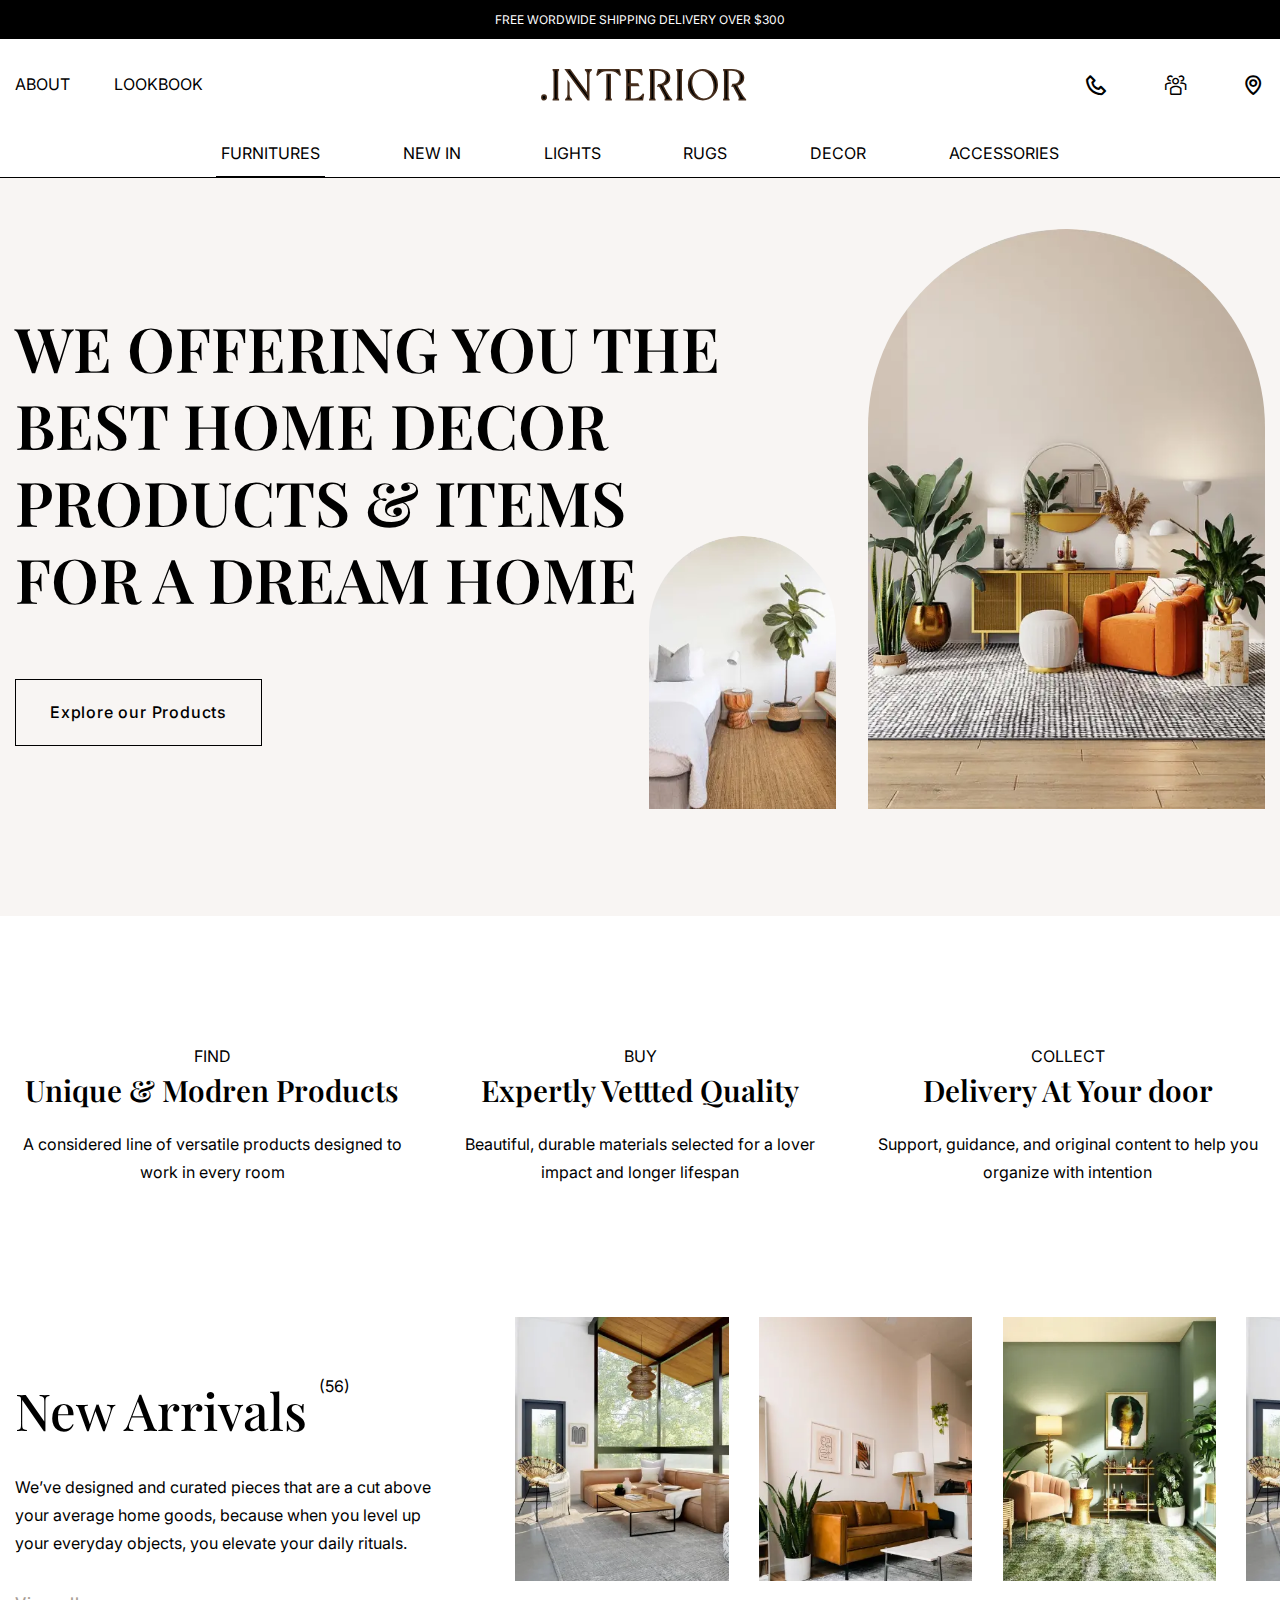
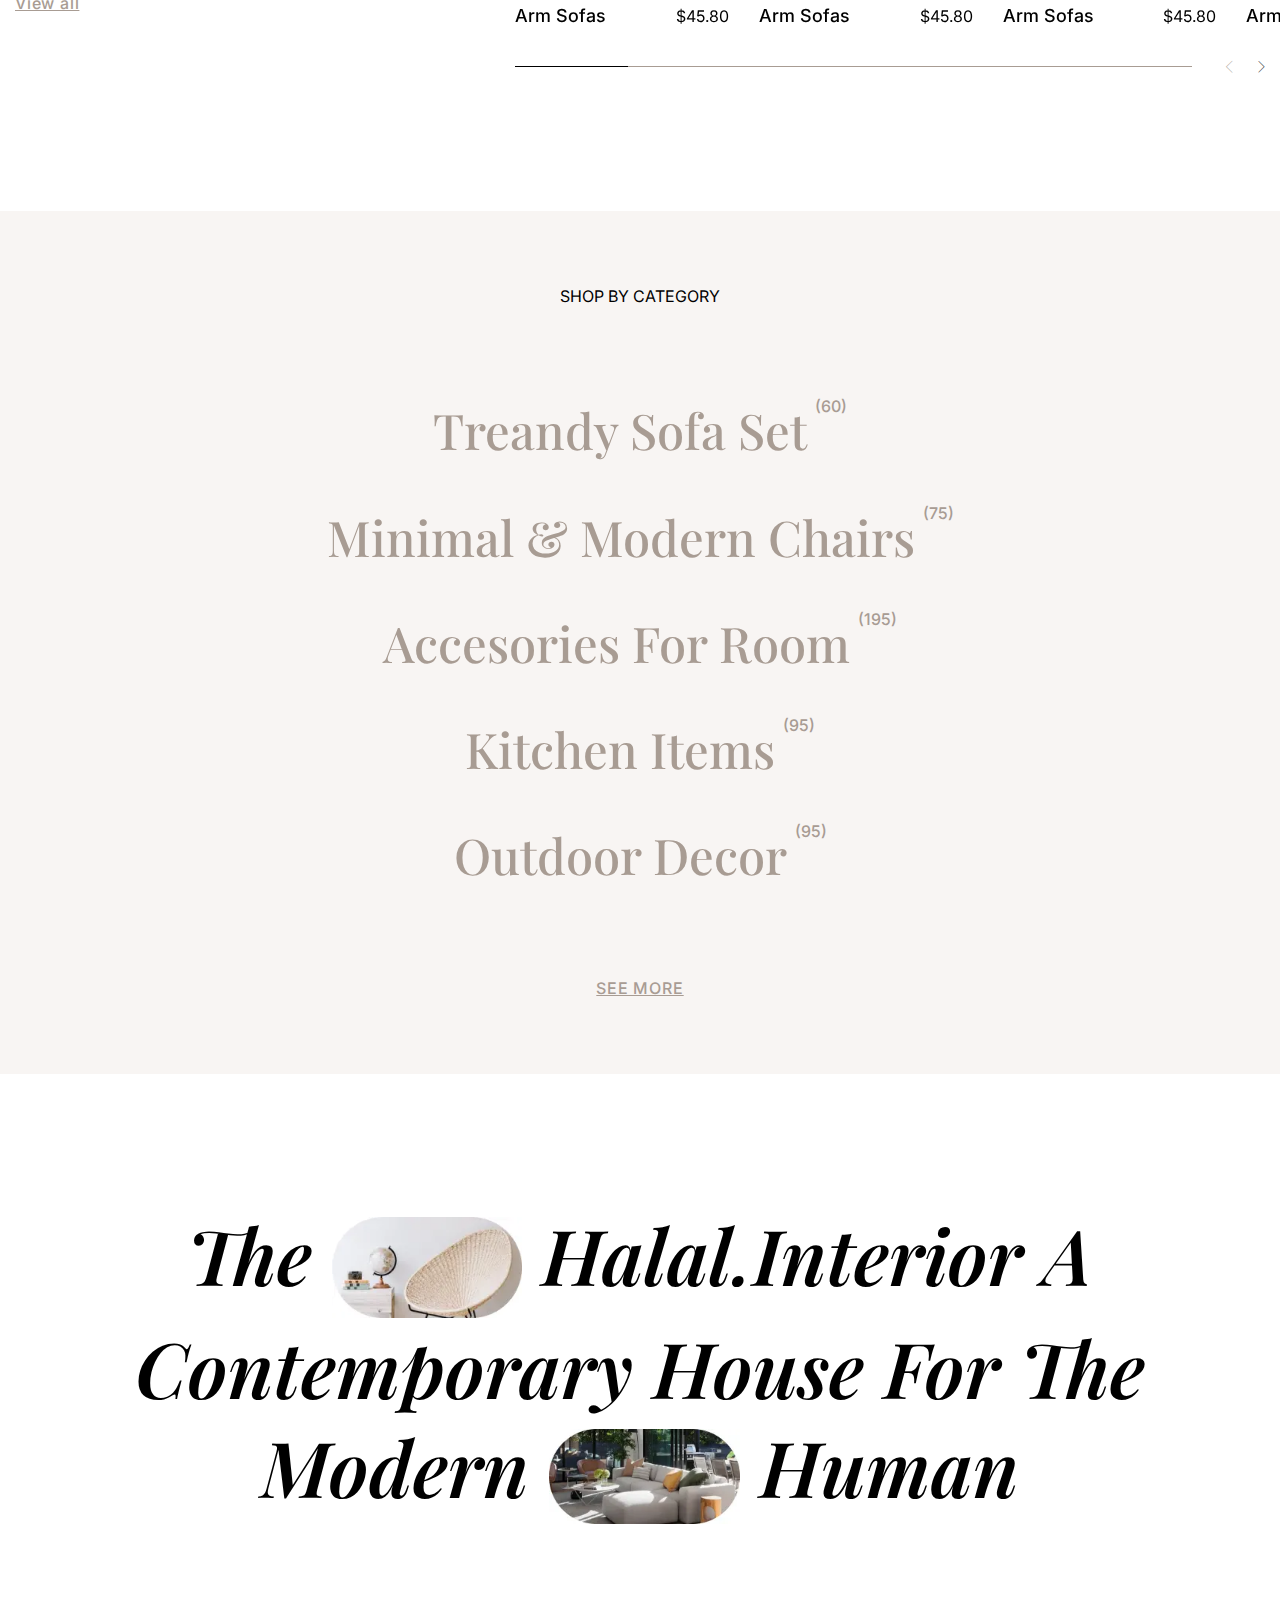
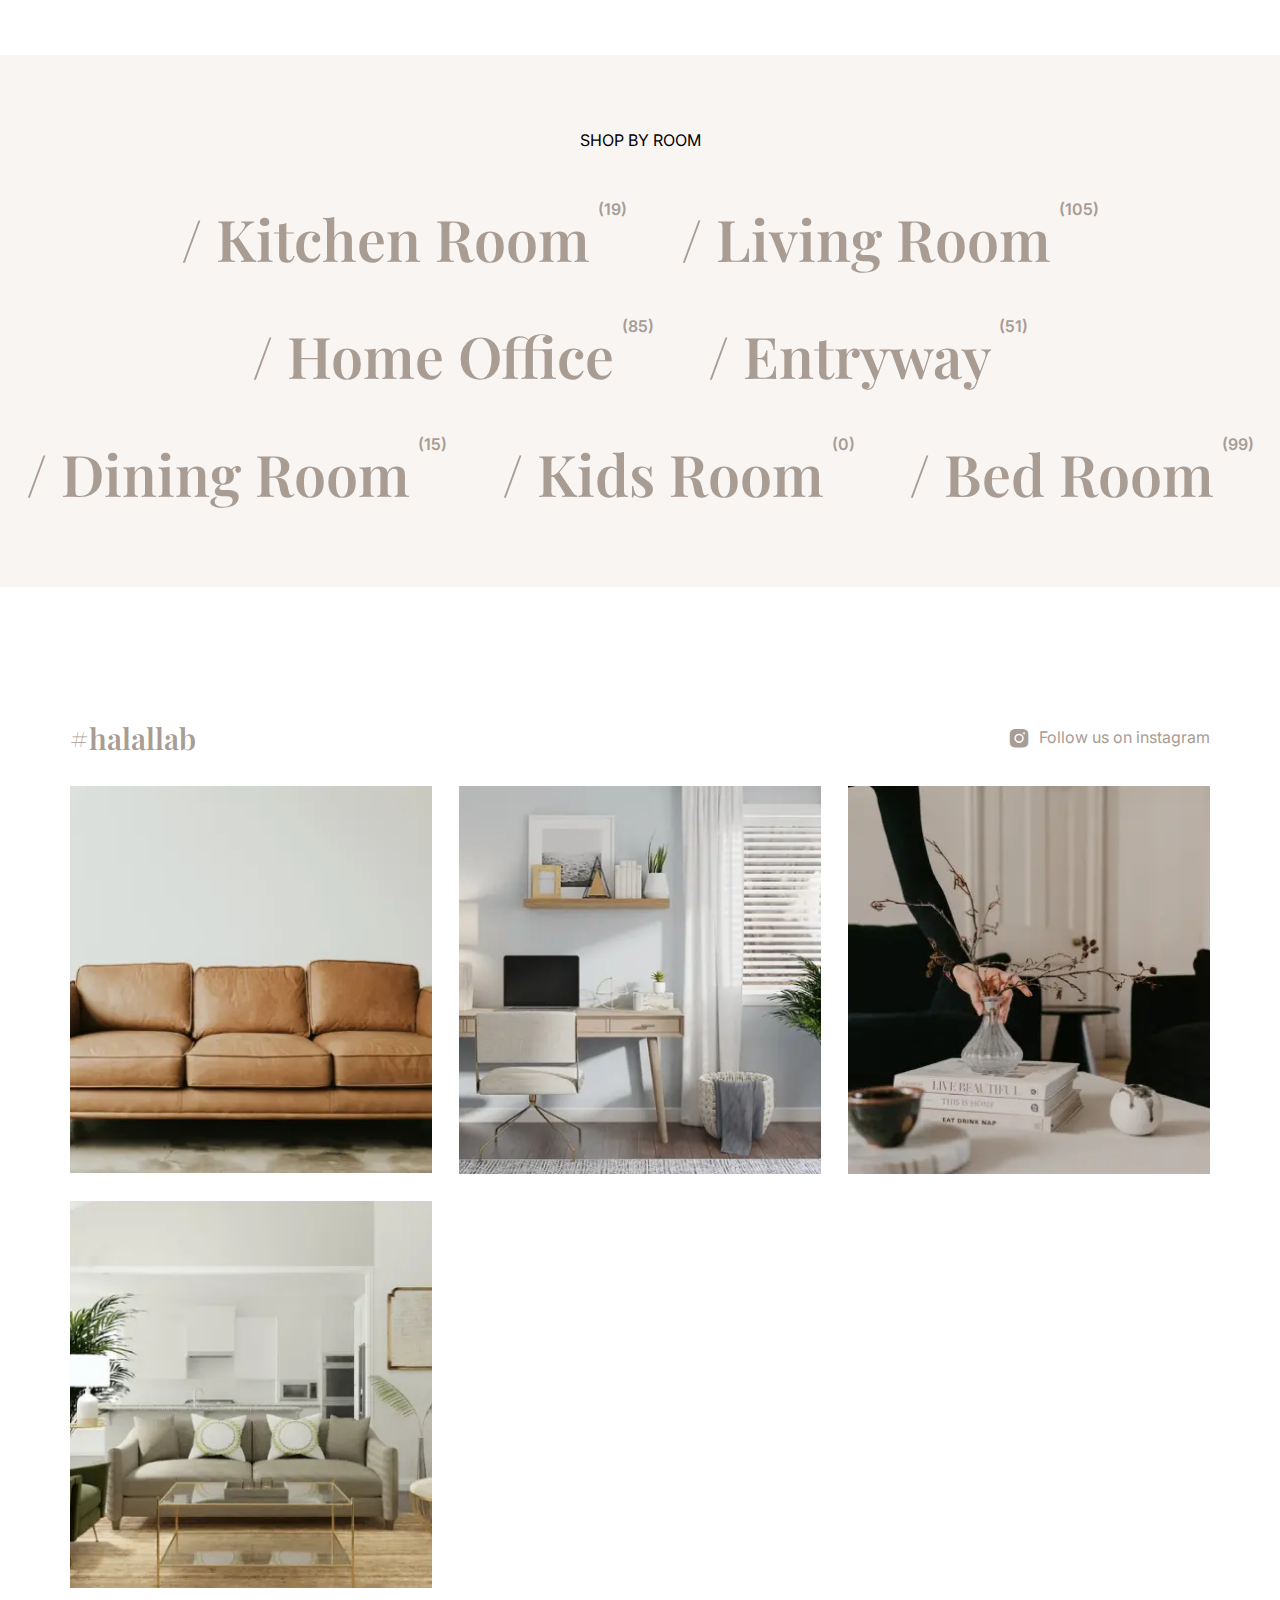
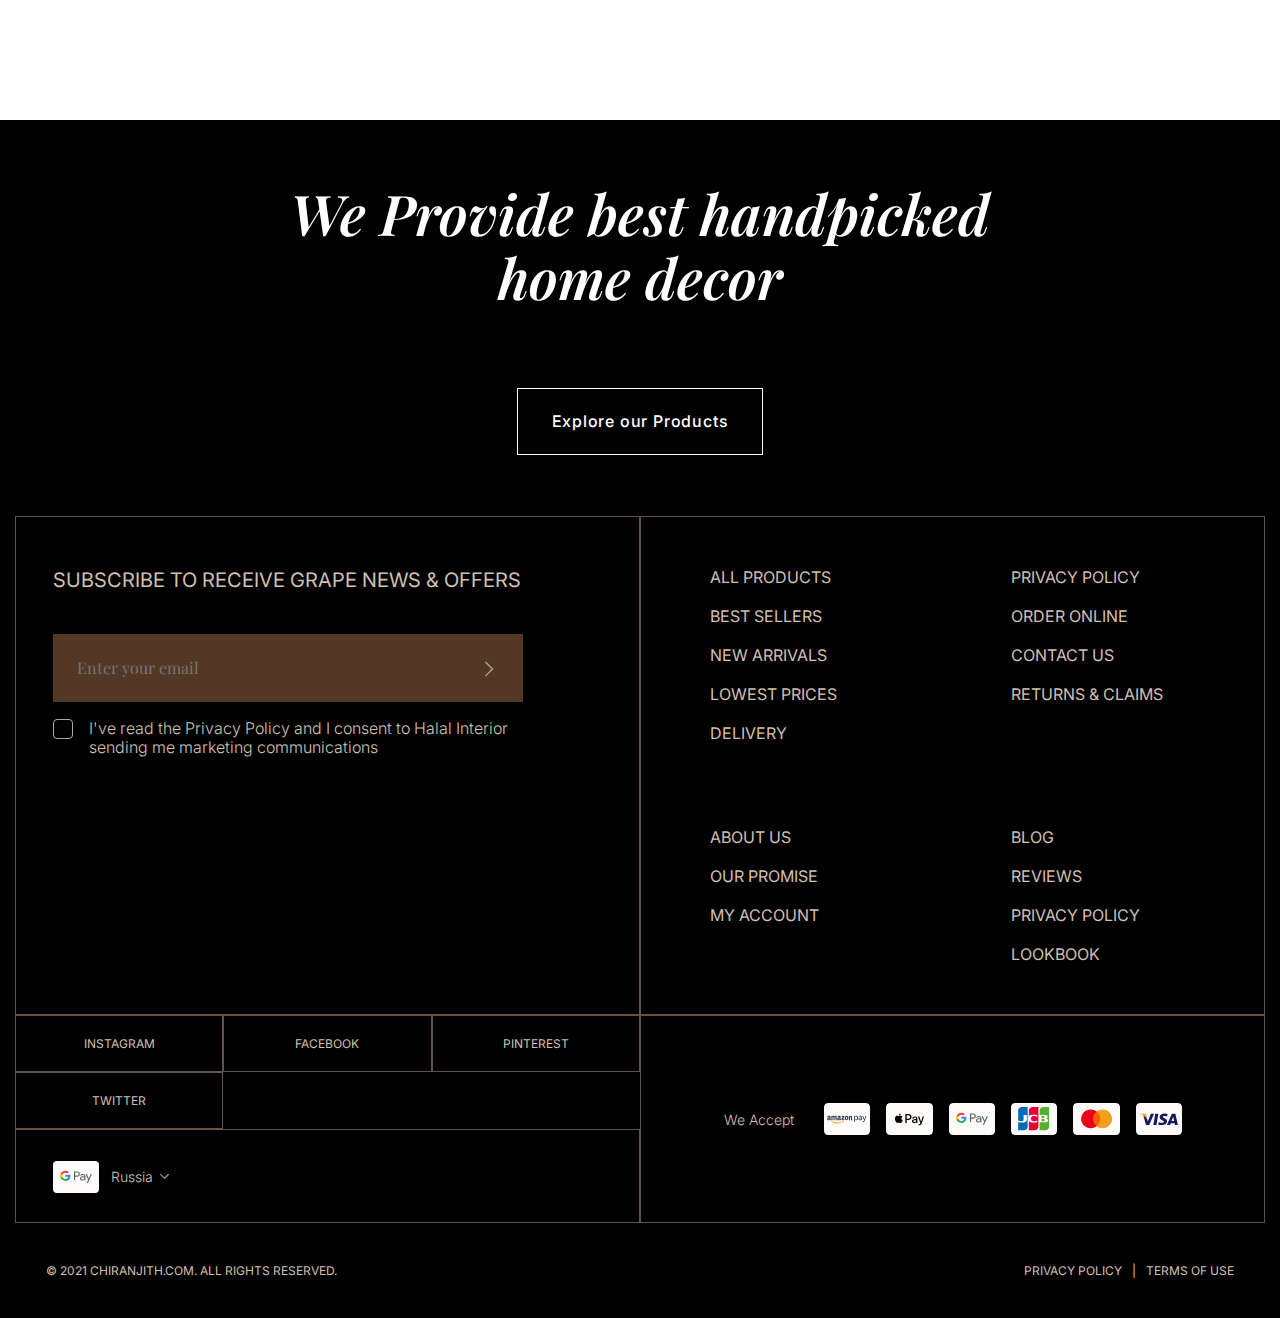
==== index.html @ 6a896cac "yes" ====
<!DOCTYPE html>
<html lang="ru">
	<head>
		<title>Главная</title>
		<meta charset="UTF-8" />
		<meta name="format-detection" content="telephone=no" />
		<link rel="stylesheet" href="css/style.min.css?_v=20220528045636" />
		<link rel="shortcut icon" href="favicon.ico" />
		<meta name="viewport" content="width=device-width, initial-scale=1.0" />
	</head>

	<body>
		<div class="wrapper">
			<header class="header">
				<div class="header__line"></div>
				<div class="header__delivery">Free wordwide shipping delivery over $300</div>
				<div class="header__container">
					<div class="header__interior">
						<div data-da=".menu__body,767.98,0" class="header__aboutref">
							<a href="" class="header__about">About</a>
							<a href="" class="header__lookbook">Lookbook</a>
						</div>
						<a href="" class="header__logo"
							><img src="img/header/logo.svg" alt="logo"
						/></a>
						<div class="header__icons">
							<a href="tel:84991234567" class="header__telefon _icon-telefon"></a>
							<a href="" class="header__people _icon-people"></a>
							<a href="" class="header__pointer _icon-pointer"></a>
						</div>
						<button type="button" class="header__burger icon-menu">
							<span></span>
						</button>
					</div>
					<div class="header__category">
						<div class="header__menu menu">
							<nav class="menu__body">
								<ul class="menu__list">
									<li class="menu__item">
										<a href="" class="menu__link">New in</a>
									</li>
									<li class="menu__item _active">
										<a href="" class="menu__link">FurnitureS</a>
									</li>
									<li class="menu__item">
										<a href="" class="menu__link">Lights</a>
									</li>
									<li class="menu__item">
										<a href="" class="menu__link">RugS</a>
									</li>
									<li class="menu__item">
										<a href="" class="menu__link">Decor</a>
									</li>
									<li class="menu__item">
										<a href="" class="menu__link">Accessories</a>
									</li>
								</ul>
							</nav>
						</div>
					</div>
				</div>
			</header>

			<main class="main">
				<div class="main__best best">
					<div class="best__container">
						<div class="best__body">
							<div class="best__content">
								<div class="best__title">
									We offering you the best home decor products & items for a dream
									home
								</div>
								<a href="" class="best__button button">Explore our Products</a>
							</div>
							<div class="best__images">
								<div class="best__image -ibg">
									<picture
										><source srcset="img/best/big.webp" type="image/webp" />
										<img src="img/best/big.jpg" alt=""
									/></picture>
								</div>
								<div class="best__subimage -ibg">
									<picture
										><source srcset="img/best/small.webp" type="image/webp" />
										<img src="img/best/small.jpg" alt=""
									/></picture>
								</div>
							</div>
						</div>
					</div>
				</div>
				<div class="main__advactages advantages">
					<div class="advantages__container">
						<div class="advantages__items">
							<div class="advantages__item">
								<div class="advantages__action">Find</div>
								<div class="advantages__title">Unique & Modren Products</div>
								<div class="advantages__text">
									A considered line of versatile products designed to work in
									every room
								</div>
							</div>
							<div class="advantages__item">
								<div class="advantages__action">Buy</div>
								<div class="advantages__title">Expertly Vettted Quality</div>
								<div class="advantages__text">
									Beautiful, durable materials selected for a lover impact and
									longer lifespan
								</div>
							</div>
							<div class="advantages__item">
								<div class="advantages__action">Collect</div>
								<div class="advantages__title">Delivery At Your door</div>
								<div class="advantages__text">
									Support, guidance, and original content to help you organize
									with intention
								</div>
							</div>
						</div>
					</div>
				</div>
				<div class="main__arrivals arrivals">
					<div class="arrivals__container">
						<div class="arrivals__body">
							<div class="arrivals__content">
								<div class="arrivals__label">
									<div class="arrivals__title">New Arrivals</div>
									<div class="arrivals__counter counter">(<span>56</span>)</div>
								</div>
								<div class="arrivals__text">
									We’ve designed and curated pieces that are a cut above your
									average home goods, because when you level up your everyday
									objects, you elevate your daily rituals.
								</div>
								<a href="" class="arrivals__viewall">View all</a>
							</div>
							<div class="arrivals__slider arrivals-slider">
								<div class="arrivals-slider__body swiper">
									<div class="arrivals-slider__wrapper swiper-wrapper">
										<div class="arrivals-slider__slide swiper-slide">
											<div
												class="arrivals-slider__image swiper-zoom-container"
											>
												<picture
													><source
														srcset="img/arrivals/01.webp"
														type="image/webp" />
													<img src="img/arrivals/01.jpg" alt=""
												/></picture>
											</div>
											<div class="arrivals-slider__label">
												<a href="" class="arrivals-slider__product"
													>Arm Sofas</a
												>
												<div class="arrivals-slider__price">$45.80</div>
											</div>
										</div>
										<div class="arrivals-slider__slide swiper-slide">
											<div
												class="arrivals-slider__image swiper-zoom-container"
											>
												<picture
													><source
														srcset="img/arrivals/02.webp"
														type="image/webp" />
													<img src="img/arrivals/02.jpg" alt=""
												/></picture>
											</div>
											<div class="arrivals-slider__label">
												<a href="" class="arrivals-slider__product"
													>Arm Sofas</a
												>
												<div class="arrivals-slider__price">$45.80</div>
											</div>
										</div>
										<div class="arrivals-slider__slide swiper-slide">
											<div
												class="arrivals-slider__image swiper-zoom-container"
											>
												<picture
													><source
														srcset="img/arrivals/03.webp"
														type="image/webp" />
													<img src="img/arrivals/03.jpg" alt=""
												/></picture>
											</div>
											<div class="arrivals-slider__label">
												<a href="" class="arrivals-slider__product"
													>Arm Sofas</a
												>
												<div class="arrivals-slider__price">$45.80</div>
											</div>
										</div>
										<div class="arrivals-slider__slide swiper-slide">
											<div
												class="arrivals-slider__image swiper-zoom-container"
											>
												<picture
													><source
														srcset="img/arrivals/01.webp"
														type="image/webp" />
													<img src="img/arrivals/01.jpg" alt=""
												/></picture>
											</div>
											<div class="arrivals-slider__label">
												<a href="" class="arrivals-slider__product"
													>Arm Sofas</a
												>
												<div class="arrivals-slider__price">$45.80</div>
											</div>
										</div>
										<div class="arrivals-slider__slide swiper-slide">
											<div
												class="arrivals-slider__image swiper-zoom-container"
											>
												<picture
													><source
														srcset="img/arrivals/02.webp"
														type="image/webp" />
													<img src="img/arrivals/02.jpg" alt=""
												/></picture>
											</div>
											<div class="arrivals-slider__label">
												<a href="" class="arrivals-slider__product"
													>Arm Sofas</a
												>
												<div class="arrivals-slider__price">$45.80</div>
											</div>
										</div>
										<div class="arrivals-slider__slide swiper-slide">
											<div
												class="arrivals-slider__image swiper-zoom-container"
											>
												<picture
													><source
														srcset="img/arrivals/03.webp"
														type="image/webp" />
													<img src="img/arrivals/03.jpg" alt=""
												/></picture>
											</div>
											<div class="arrivals-slider__label">
												<a href="" class="arrivals-slider__product"
													>Arm Sofas</a
												>
												<div class="arrivals-slider__price">$45.80</div>
											</div>
										</div>
										<div class="arrivals-slider__slide swiper-slide">
											<div
												class="arrivals-slider__image swiper-zoom-container"
											>
												<picture
													><source
														srcset="img/arrivals/01.webp"
														type="image/webp" />
													<img src="img/arrivals/01.jpg" alt=""
												/></picture>
											</div>
											<div class="arrivals-slider__label">
												<a href="" class="arrivals-slider__product"
													>Arm Sofas</a
												>
												<div class="arrivals-slider__price">$45.80</div>
											</div>
										</div>
										<div class="arrivals-slider__slide swiper-slide">
											<div
												class="arrivals-slider__image swiper-zoom-container"
											>
												<picture
													><source
														srcset="img/arrivals/02.webp"
														type="image/webp" />
													<img src="img/arrivals/02.jpg" alt=""
												/></picture>
											</div>
											<div class="arrivals-slider__label">
												<a href="" class="arrivals-slider__product"
													>Arm Sofas</a
												>
												<div class="arrivals-slider__price">$45.80</div>
											</div>
										</div>
									</div>
								</div>
								<div class="arrivals-slider__controls">
									<div class="arrivals-slider__progressbar"></div>
									<div class="arrivals-slider__arrows">
										<button
											type="button"
											class="arrivals-slider__button arrivals-slider__button_prev _icon-arrow-left"
										></button>
										<button
											type="button"
											class="arrivals-slider__button arrivals-slider__button_next _icon-arrow-right"
										></button>
									</div>
								</div>
							</div>
						</div>
					</div>
				</div>
				<div class="main__category category">
					<div class="category__container">
						<div class="category__content">
							<div class="category__title title">Shop By Category</div>
							<div class="category__body">
								<div class="category__image -ibg">
									<picture
										><source srcset="img/category/1.webp" type="image/webp" />
										<img src="img/category/1.jpg" alt=""
									/></picture>
								</div>
								<div class="category__items">
									<a href="" class="category__name"
										>Treandy Sofa Set <span>(60)</span></a
									>
									<a href="" class="category__name">
										Minimal & Modern Chairs <span>(75)</span>
									</a>
									<a href="" class="category__name">
										Accesories For Room <span>(195)</span>
									</a>
									<a href="" class="category__name"
										>Kitchen Items <span>(95)</span></a
									>
									<a href="" class="category__name"
										>Outdoor Decor <span>(95)</span></a
									>
								</div>

								<div class="category__image -ibg">
									<picture
										><source srcset="img/category/2.webp" type="image/webp" />
										<img src="img/category/2.jpg" alt=""
									/></picture>
								</div>
							</div>
							<a href="" class="category__seemore">see more</a>
						</div>
					</div>
				</div>
				<div class="main__halal halal">
					<div class="halal__container">
						<div class="halal__body">
							The
							<picture
								><source srcset="img/halal/1.webp" type="image/webp" />
								<img src="img/halal/1.jpg" alt=""
							/></picture>
							Halal.Interior A Contemporary House For The Modern
							<picture
								><source srcset="img/halal/2.webp" type="image/webp" />
								<img src="img/halal/2.jpg" alt=""
							/></picture>
							Human
						</div>
					</div>
				</div>
				<div class="main__room room">
					<div class="room__container">
						<div class="room__title title">Shop By Room</div>
						<div class="room__content">
							<div class="room__item">
								<a href="" class="room__name">/ Kitchen Room<span>(19)</span> </a>
								<div class="room__image -ibg">
									<picture
										><source srcset="img/room/01.webp" type="image/webp" />
										<img src="img/room/01.jpg" alt=""
									/></picture>
								</div>
							</div>
							<div class="room__item">
								<a href="" class="room__name">/ Living Room<span>(105)</span></a>
								<div class="room__image -ibg">
									<picture
										><source srcset="img/room/02.webp" type="image/webp" />
										<img src="img/room/02.jpg" alt=""
									/></picture>
								</div>
							</div>
							<div class="room__item">
								<a href="" class="room__name">/ Home Office<span>(85)</span></a>
								<div class="room__image -ibg">
									<picture
										><source srcset="img/room/03.webp" type="image/webp" />
										<img src="img/room/03.jpg" alt=""
									/></picture>
								</div>
							</div>
							<div class="room__item">
								<a href="" class="room__name">/ Entryway<span>(51)</span> </a>
								<div class="room__image -ibg">
									<picture
										><source srcset="img/room/04.webp" type="image/webp" />
										<img src="img/room/04.jpg" alt=""
									/></picture>
								</div>
							</div>
							<div class="room__item">
								<a href="" class="room__name">/ Dining Room<span>(15)</span> </a>
								<div class="room__image -ibg">
									<picture
										><source srcset="img/room/01.webp" type="image/webp" />
										<img src="img/room/01.jpg" alt=""
									/></picture>
								</div>
							</div>
							<div class="room__item">
								<a href="" class="room__name">/ Kids Room<span>(0)</span> </a>
								<div class="room__image -ibg">
									<picture
										><source srcset="img/room/02.webp" type="image/webp" />
										<img src="img/room/02.jpg" alt=""
									/></picture>
								</div>
							</div>
							<div class="room__item">
								<a href="" class="room__name">/ Bed Room<span>(99)</span> </a>
								<div class="room__image -ibg">
									<picture
										><source srcset="img/room/03.webp" type="image/webp" />
										<img src="img/room/03.jpg" alt=""
									/></picture>
								</div>
							</div>
						</div>
					</div>
				</div>
				<div class="main__follow follow">
					<div class="follow__container">
						<div class="follow__body">
							<div class="follow__header">
								<a href="" class="follow__halallab">#halallab</a>
								<a href="" class="follow__instagram _icon-instagram"
									>Follow us on instagram</a
								>
							</div>
							<div class="follow__gallary">
								<a href="" class="follow__image"
									><picture
										><source srcset="img/follow/01.webp" type="image/webp" />
										<img src="img/follow/01.jpg" alt="" /></picture
								></a>
								<a href="" class="follow__image"
									><picture
										><source srcset="img/follow/02.webp" type="image/webp" />
										<img src="img/follow/02.jpg" alt="" /></picture
								></a>
								<a href="" class="follow__image"
									><picture
										><source srcset="img/follow/03.webp" type="image/webp" />
										<img src="img/follow/03.jpg" alt="" /></picture
								></a>
								<a href="" class="follow__image"
									><picture
										><source srcset="img/follow/04.webp" type="image/webp" />
										<img src="img/follow/04.jpg" alt="" /></picture
								></a>
							</div>
						</div>
					</div>
				</div>
			</main>
			<footer class="footer">
				<div class="footer__container">
					<div class="footer__top top">
						<div class="top__title">We Provide best handpicked home decor</div>
						<a href="" class="top__button button button_black">Explore our Products</a>
					</div>
					<div class="footer__center center">
						<div class="center__subscribe">
							<div class="center__subtitle">
								Subscribe to reCeive grape news & offers
							</div>
							<form action="#">
								<div class="center__input">
									<input
										autocomplete="off"
										type="email"
										name="form[]"
										data-error="Ошибка"
										placeholder="Enter your email"
										class="input"
									/>
									<button type="submit" class="center__button">
										<img src="img/icons/arrowinput.svg" alt="" />
									</button>
								</div>
								<div class="center__checkbox checkbox">
									<input
										id="c_1"
										data-error="Ошибка"
										class="checkbox__input"
										type="checkbox"
										value="1"
										name="form[]"
									/>
									<label for="c_1" class="checkbox__label"
										><span class="checkbox__text"
											>I've read the Privacy Policy and I consent to Halal
											Interior sending me marketing communications</span
										></label
									>
								</div>
							</form>
						</div>
						<div class="center__ref">
							<div class="center__item">
								<a href="" class="center__link">All products</a>
								<a href="" class="center__link">Best sellers</a>
								<a href="" class="center__link">New arrivals</a>
								<a href="" class="center__link">lowest prices</a>
								<a href="" class="center__link">Delivery </a>
							</div>
							<div class="center__item">
								<a href="" class="center__link">Privacy policy</a>
								<a href="" class="center__link">Order online</a>
								<a href="" class="center__link">Contact us</a>
								<a href="" class="center__link">Returns & Claims</a>
							</div>
							<div class="center__item">
								<a href="" class="center__link">About us</a>
								<a href="" class="center__link">Our promise</a>
								<a href="" class="center__link">My account</a>
							</div>
							<div class="center__item">
								<a href="" class="center__link">Blog</a>
								<a href="" class="center__link">Reviews</a>
								<a href="" class="center__link">privacy policy</a>
								<a href="" class="center__link">lookbook</a>
							</div>
						</div>
						<div class="center__social">
							<a href="" class="center__socialref">Instagram</a>
							<a href="" class="center__socialref">Facebook</a>
							<a href="" class="center__socialref">Pinterest</a>
							<a href="" class="center__socialref">Twitter</a>
						</div>
						<div class="center__pay">
							<div class="center__pay-container">
								<div class="center__label">We Accept</div>
								<div class="center__pay-icons">
									<a href="" class="center__icon"
										><img src="img/icons/pay/amazonpay.svg" alt=""
									/></a>
									<a href="" class="center__icon"
										><img src="img/icons/pay/applepay.svg" alt=""
									/></a>
									<a href="" class="center__icon"
										><img src="img/icons/pay/googlepay.svg" alt=""
									/></a>
									<a href="" class="center__icon"
										><img src="img/icons/pay/jcb.svg" alt=""
									/></a>
									<a href="" class="center__icon"
										><img src="img/icons/pay/mastercard.svg" alt=""
									/></a>
									<a href="" class="center__icon"
										><img src="img/icons/pay/visaclassic.svg" alt=""
									/></a>
								</div>
							</div>
						</div>
						<div class="center__country">
							<select data-scroll name="form[]" class="form">
								<option data-asset="img/icons/pay/visaclassic.svg" value="1">
									United States
								</option>
								<option data-asset="img/icons/pay/googlepay.svg" value="2">
									United Kingdom
								</option>
								<option data-asset="img/icons/pay/amazonpay.svg" value="3">
									Australia
								</option>
								<option data-asset="img/icons/pay/applepay.svg" value="4">
									Canada
								</option>
								<option selected data-asset="img/icons/pay/googlepay.svg" value="5">
									Russia
								</option>
								<option data-asset="img/icons/pay/mastercard.svg" value="6">
									Ukraine
								</option>
								<option data-asset="img/icons/pay/visaclassic.svg" value="7">
									Finland
								</option>
							</select>
						</div>
					</div>
					<div class="footer__bottom bottom">
						<div class="bottom__rights">
							© 2021 ChiranjitH.com. All rights reserved.
						</div>
						<div class="bottom__policy">
							<a href="" class="bottom__privacy">Privacy Policy</a>
							<a href="" class="bottom__terms">Terms of Use</a>
						</div>
					</div>
				</div>
			</footer>
		</div>
		<!-- 
<div id="popup" aria-hidden="true" class="popup">
	<div class="popup__wrapper">
		<div class="popup__content">
			<button data-close type="button" class="popup__close">Закрыть</button>
			<div class="popup__text">
			</div>
		</div>
	</div>
</div>
 -->
		<script src="js/app.min.js?_v=20220528045636"></script>
	</body>
</html>
---- css/style.min.css ----
@charset "UTF-8";@import url(https://fonts.googleapis.com/css?family=Inter:regular,500,600,700,800,900&display=swap);@import url(https://fonts.googleapis.com/css?family=Playfair+Display:regular,500,600,700,800,900,italic,500italic,600italic,700italic,800italic,900italic&display=swap);@font-face{font-family:icons;font-display:swap;src:url(../fonts/icons.woff2) format("woff2"),url(../fonts/icons.woff) format("woff");font-weight:400;font-style:normal}[class*=_icon-]:before{font-family:icons;font-style:normal;font-weight:400;font-variant:normal;text-transform:none;line-height:1;-webkit-font-smoothing:antialiased;-moz-osx-font-smoothing:grayscale}[class*=_icon-]:before{display:block}._icon-arrow-left:before{content:"\e900"}._icon-arrow-right:before{content:"\e902"}._icon-instagram:before{content:"\e901"}._icon-people:before{content:"\e90e"}._icon-pointer:before{content:"\e90f"}._icon-telefon:before{content:"\e912"}*{padding:0;margin:0;border:0}*,:after,:before{-webkit-box-sizing:border-box;box-sizing:border-box}body,html{height:100%;min-width:320px}body{color:#000;line-height:1;font-family:"Playfair Display";font-size:1rem;-ms-text-size-adjust:100%;-moz-text-size-adjust:100%;-webkit-text-size-adjust:100%;-webkit-font-smoothing:antialiased;-moz-osx-font-smoothing:grayscale}button,input,textarea{font-family:"Playfair Display";font-size:inherit}button{cursor:pointer;color:inherit;background-color:inherit}a{color:inherit}a:link,a:visited{text-decoration:none}a:hover{text-decoration:none}ul li{list-style:none}img{vertical-align:top}h1,h2,h3,h4,h5,h6{font-weight:inherit;font-size:inherit}.lock body{overflow:hidden;-ms-touch-action:none;touch-action:none}.wrapper{min-height:100%;display:-webkit-box;display:-ms-flexbox;display:flex;-webkit-box-orient:vertical;-webkit-box-direction:normal;-ms-flex-direction:column;flex-direction:column;overflow:hidden}.wrapper>main{-webkit-box-flex:1;-ms-flex:1 1 auto;flex:1 1 auto}.wrapper>*{min-width:0}[class*=__container]{max-width:104.375rem;-webkit-box-sizing:content-box;box-sizing:content-box;margin:0 auto;padding:0 .9375rem}input[type=email],input[type=tel],input[type=text],textarea{-webkit-appearance:none;-moz-appearance:none;appearance:none}input[type=email]:focus,input[type=tel]:focus,input[type=text]:focus,textarea:focus{outline:0}.input{border-radius:0!important;width:100%;min-height:4.25rem;display:block;line-height:1.75;text-align:left;color:#a89c93;background-color:#523825;padding:.3125rem 3.4375rem .3125rem 1.5rem}textarea.input{resize:none;padding:0 0}.checkbox{position:relative}.checkbox:not(:last-child){margin-bottom:.3125em}.checkbox__input{position:absolute;width:0;height:0;opacity:0}.checkbox__input:focus+.checkbox__label:before{-webkit-box-shadow:0 0 5px #fff;box-shadow:0 0 5px #fff}.checkbox__input:checked+.checkbox__label:before{background:#fff}.checkbox__label{cursor:pointer;display:-webkit-inline-box;display:-ms-inline-flexbox;display:inline-flex;-webkit-box-align:center;-ms-flex-align:center;align-items:center;position:relative;gap:1rem}.checkbox__label:before{content:"";-ms-flex-item-align:start;align-self:flex-start;-webkit-box-flex:0;-ms-flex:0 0 20px;flex:0 0 20px;width:20px;height:20px;border-radius:.25rem;border:1px solid #a7a9ac}.checkbox__text{font-family:Inter;font-weight:300;line-height:1.2142857143;text-align:left}.select{position:relative}.select__body{position:relative;min-width:200px}.select__title{width:100%;font-family:Inter;font-size:.875rem;font-weight:300;line-height:1.2142857143;color:inherit;text-align:left;white-space:nowrap;cursor:pointer}.select__value{display:-webkit-box;display:-ms-flexbox;display:flex;-webkit-box-align:center;-ms-flex-align:center;align-items:center;color:inherit;height:30px}.no-webp .select__value:after{background:url(../img/icons/select.png) center no-repeat}.select__value:after{content:"";-webkit-box-flex:0;-ms-flex:0 0 .5625rem;flex:0 0 .5625rem;width:.5625rem;height:.3125rem;margin-left:.4375rem;-webkit-transition:all .3s ease 0s;-o-transition:all .3s ease 0s;transition:all .3s ease 0s}._select-open .select__value:after{-webkit-transform:rotate(-180deg);-ms-transform:rotate(-180deg);transform:rotate(-180deg)}.select__text{-webkit-box-flex:1;-ms-flex:1 1 auto;flex:1 1 auto}.select__input{width:100%;height:100%;background-color:transparent}.select__options{position:absolute;top:2.1875rem;left:0;min-width:100%;color:inherit;background-color:#fff;border-radius:0 0 4px 4px;padding:.625rem 0}.select__scroll{overflow-y:auto;overflow-x:hidden;max-height:7.5rem}.select__option{display:block;width:100%;text-align:left;font-weight:300;color:inherit;padding:5px 16px;cursor:pointer}.select__option._select-selected{background-color:#eee}.select__row{display:-webkit-inline-box;display:-ms-inline-flexbox;display:inline-flex;-webkit-box-align:center;-ms-flex-align:center;align-items:center}.select__asset{padding-right:.75rem}.select__asset img{max-width:100%}.select._select-open{z-index:5}._select-tag{cursor:pointer}[class*=-ibg]{position:relative}[class*=-ibg] img{position:absolute;width:100%;height:100%;top:0;left:0;-o-object-fit:cover;object-fit:cover}[class*=-ibg_contain] img{-o-object-fit:contain;object-fit:contain}.button{display:-ms-grid;display:grid;place-items:center;min-height:4.1875rem;font-family:Inter;font-weight:500;line-height:1.2;letter-spacing:.05em;border:1px solid #000;padding-top:.3125rem;padding-bottom:.3125rem;-webkit-transition:background-color .3s ease 0s;-o-transition:background-color .3s ease 0s;transition:background-color .3s ease 0s}@supports (padding-left:clamp(1.25rem ,0.9601449275rem + 1.4492753623vw ,2.5rem)){.button{padding-left:clamp(1.25rem ,.9601449275rem + 1.4492753623vw ,2.5rem)}}@supports not (padding-left:clamp(1.25rem ,0.9601449275rem + 1.4492753623vw ,2.5rem)){.button{padding-left:calc(1.25rem + 1.25 * (100vw - 20rem)/ 86.25)}}@supports (padding-right:clamp(1.25rem ,0.9601449275rem + 1.4492753623vw ,2.5rem)){.button{padding-right:clamp(1.25rem ,.9601449275rem + 1.4492753623vw ,2.5rem)}}@supports not (padding-right:clamp(1.25rem ,0.9601449275rem + 1.4492753623vw ,2.5rem)){.button{padding-right:calc(1.25rem + 1.25 * (100vw - 20rem)/ 86.25)}}.button:hover{background-color:#a89c93}.button_black{color:#fff;border:1px solid #fff}.title{font-family:Inter;font-size:1rem;line-height:1.1875;text-transform:uppercase;text-align:center}.header{position:relative;text-transform:uppercase;font-family:Inter;z-index:10}.header__line{position:absolute;width:100%;height:1px;bottom:0;left:0;border-bottom:1px solid #000;z-index:2}.header__delivery{position:relative;text-align:center;font-size:.75rem;line-height:1.25;color:#fff;background-color:#000;padding:.75rem .9375rem;z-index:2}.header__interior{position:relative;display:-webkit-box;display:-ms-flexbox;display:flex;-webkit-box-align:center;-ms-flex-align:center;align-items:center;padding:1.8125rem 0;gap:1.25rem;z-index:2}.header__aboutref{display:-webkit-box;display:-ms-flexbox;display:flex;gap:1.25rem;-ms-flex-wrap:wrap;flex-wrap:wrap;line-height:1.1875}@supports ((-moz-column-gap:clamp(1.25rem ,0.7572463768rem + 2.4637681159vw ,3.375rem)) or (column-gap:clamp(1.25rem ,0.7572463768rem + 2.4637681159vw ,3.375rem))){.header__aboutref{-webkit-column-gap:clamp(1.25rem ,.7572463768rem + 2.4637681159vw ,3.375rem);-moz-column-gap:clamp(1.25rem ,.7572463768rem + 2.4637681159vw ,3.375rem);column-gap:clamp(1.25rem ,.7572463768rem + 2.4637681159vw ,3.375rem)}}@supports not ((-moz-column-gap:clamp(1.25rem ,0.7572463768rem + 2.4637681159vw ,3.375rem)) or (column-gap:clamp(1.25rem ,0.7572463768rem + 2.4637681159vw ,3.375rem))){.header__aboutref{-webkit-column-gap:calc(1.25rem + 2.125 * (100vw - 20rem)/ 86.25);-moz-column-gap:calc(1.25rem + 2.125 * (100vw - 20rem)/ 86.25);column-gap:calc(1.25rem + 2.125 * (100vw - 20rem)/ 86.25)}}.header__about:hover{text-decoration:underline}.header__lookbook:hover{text-decoration:underline}.header__logo{-webkit-box-flex:1;-ms-flex:1 1 auto;flex:1 1 auto;pointer-events:none}.header__logo img{max-width:100%;pointer-events:auto}.header__icons{display:-webkit-box;display:-ms-flexbox;display:flex;row-gap:1.25rem;font-size:1.25rem}@supports ((-moz-column-gap:clamp(1.25rem ,0.4384057971rem + 4.0579710145vw ,4.75rem)) or (column-gap:clamp(1.25rem ,0.4384057971rem + 4.0579710145vw ,4.75rem))){.header__icons{-webkit-column-gap:clamp(1.25rem ,.4384057971rem + 4.0579710145vw ,4.75rem);-moz-column-gap:clamp(1.25rem ,.4384057971rem + 4.0579710145vw ,4.75rem);column-gap:clamp(1.25rem ,.4384057971rem + 4.0579710145vw ,4.75rem)}}@supports not ((-moz-column-gap:clamp(1.25rem ,0.4384057971rem + 4.0579710145vw ,4.75rem)) or (column-gap:clamp(1.25rem ,0.4384057971rem + 4.0579710145vw ,4.75rem))){.header__icons{-webkit-column-gap:calc(1.25rem + 3.5 * (100vw - 20rem)/ 86.25);-moz-column-gap:calc(1.25rem + 3.5 * (100vw - 20rem)/ 86.25);column-gap:calc(1.25rem + 3.5 * (100vw - 20rem)/ 86.25)}}.header__telefon:hover{color:#a89c93}.header__people:hover{color:#a89c93}.header__pointer:hover{color:#a89c93}.menu-open .menu__body{left:0}.menu-open .menu__body::before{left:0}.menu__list{display:-webkit-box;display:-ms-flexbox;display:flex;-webkit-box-pack:center;-ms-flex-pack:center;justify-content:center;-webkit-box-align:center;-ms-flex-align:center;align-items:center;-ms-flex-wrap:wrap;flex-wrap:wrap}@supports ((-moz-column-gap:clamp(1.25rem ,0.1485507246rem + 5.5072463768vw ,6rem)) or (column-gap:clamp(1.25rem ,0.1485507246rem + 5.5072463768vw ,6rem))){.menu__list{-webkit-column-gap:clamp(1.25rem ,.1485507246rem + 5.5072463768vw ,6rem);-moz-column-gap:clamp(1.25rem ,.1485507246rem + 5.5072463768vw ,6rem);column-gap:clamp(1.25rem ,.1485507246rem + 5.5072463768vw ,6rem)}}@supports not ((-moz-column-gap:clamp(1.25rem ,0.1485507246rem + 5.5072463768vw ,6rem)) or (column-gap:clamp(1.25rem ,0.1485507246rem + 5.5072463768vw ,6rem))){.menu__list{-webkit-column-gap:calc(1.25rem + 4.75 * (100vw - 20rem)/ 86.25);-moz-column-gap:calc(1.25rem + 4.75 * (100vw - 20rem)/ 86.25);column-gap:calc(1.25rem + 4.75 * (100vw - 20rem)/ 86.25)}}.menu__item{border-bottom:2px solid transparent;padding:.9375rem .3125rem;cursor:pointer}.menu__item._active{-webkit-box-ordinal-group:0;-ms-flex-order:-1;order:-1;border-bottom:2px solid #000}.menu__item:hover:not(.menu__item._active){border-bottom:2px solid #a89c93}.icon-menu{display:none}.footer{color:#fff;background-color:#000}.top{display:-ms-grid;display:grid;place-content:center;place-items:center;-webkit-column-gap:1.25rem;-moz-column-gap:1.25rem;column-gap:1.25rem}@supports (row-gap:clamp(1.25rem ,0.0326086957rem + 6.0869565217vw ,6.5rem)){.top{row-gap:clamp(1.25rem ,.0326086957rem + 6.0869565217vw ,6.5rem)}}@supports not (row-gap:clamp(1.25rem ,0.0326086957rem + 6.0869565217vw ,6.5rem)){.top{row-gap:calc(1.25rem + 5.25 * (100vw - 20rem)/ 86.25)}}@supports (padding-top:clamp(1.25rem ,0.3804347826rem + 4.347826087vw ,5rem)){.top{padding-top:clamp(1.25rem ,.3804347826rem + 4.347826087vw ,5rem)}}@supports not (padding-top:clamp(1.25rem ,0.3804347826rem + 4.347826087vw ,5rem)){.top{padding-top:calc(1.25rem + 3.75 * (100vw - 20rem)/ 86.25)}}@supports (padding-bottom:clamp(1.25rem ,0.3804347826rem + 4.347826087vw ,5rem)){.top{padding-bottom:clamp(1.25rem ,.3804347826rem + 4.347826087vw ,5rem)}}@supports not (padding-bottom:clamp(1.25rem ,0.3804347826rem + 4.347826087vw ,5rem)){.top{padding-bottom:calc(1.25rem + 3.75 * (100vw - 20rem)/ 86.25)}}.top__title{font-style:italic;font-weight:600;line-height:1.1428571429;text-align:center;max-width:50.5625rem}@supports (font-size:clamp(1.5rem ,0.8333333333rem + 3.3333333333vw ,4.375rem)){.top__title{font-size:clamp(1.5rem ,.8333333333rem + 3.3333333333vw ,4.375rem)}}@supports not (font-size:clamp(1.5rem ,0.8333333333rem + 3.3333333333vw ,4.375rem)){.top__title{font-size:calc(1.5rem + 2.875 * (100vw - 20rem)/ 86.25)}}.center{display:-ms-grid;display:grid;-ms-grid-columns:minmax(18.125rem,43.75rem) minmax(18.125rem,60.625rem);grid-template-columns:minmax(18.125rem,43.75rem) minmax(18.125rem,60.625rem);color:#d0c2b0}.center__subscribe{display:-ms-grid;display:grid;-webkit-box-pack:start;-ms-flex-pack:start;justify-content:start;-ms-flex-line-pack:start;align-content:start;gap:2.625rem;border:1px solid #665244}@supports (padding-top:clamp(1.25rem ,0.6123188406rem + 3.1884057971vw ,4rem)){.center__subscribe{padding-top:clamp(1.25rem ,.6123188406rem + 3.1884057971vw ,4rem)}}@supports not (padding-top:clamp(1.25rem ,0.6123188406rem + 3.1884057971vw ,4rem)){.center__subscribe{padding-top:calc(1.25rem + 2.75 * (100vw - 20rem)/ 86.25)}}@supports (padding-right:clamp(1.25rem ,-0.75rem + 10vw ,9.875rem)){.center__subscribe{padding-right:clamp(1.25rem ,-.75rem + 10vw ,9.875rem)}}@supports not (padding-right:clamp(1.25rem ,-0.75rem + 10vw ,9.875rem)){.center__subscribe{padding-right:calc(1.25rem + 8.625 * (100vw - 20rem)/ 86.25)}}@supports (padding-bottom:clamp(1.25rem ,0.6123188406rem + 3.1884057971vw ,4rem)){.center__subscribe{padding-bottom:clamp(1.25rem ,.6123188406rem + 3.1884057971vw ,4rem)}}@supports not (padding-bottom:clamp(1.25rem ,0.6123188406rem + 3.1884057971vw ,4rem)){.center__subscribe{padding-bottom:calc(1.25rem + 2.75 * (100vw - 20rem)/ 86.25)}}@supports (padding-left:clamp(1.25rem ,0.8876811594rem + 1.8115942029vw ,2.8125rem)){.center__subscribe{padding-left:clamp(1.25rem ,.8876811594rem + 1.8115942029vw ,2.8125rem)}}@supports not (padding-left:clamp(1.25rem ,0.8876811594rem + 1.8115942029vw ,2.8125rem)){.center__subscribe{padding-left:calc(1.25rem + 1.5625 * (100vw - 20rem)/ 86.25)}}.center__subtitle{font-family:Inter;font-size:1.25rem;line-height:1.2;text-transform:uppercase}.center__input{position:relative;padding-bottom:1.0625rem}.center__button{position:absolute;width:.875rem;height:.4375rem;top:1.6875rem;right:1.6875rem;z-index:1}.center__ref{display:-ms-grid;display:grid;grid-template-columns:repeat(auto-fit,minmax(8.125rem,1fr));-webkit-box-pack:end;-ms-flex-pack:end;justify-content:end;border:1px solid #665244}@supports (gap:clamp(2.5rem ,1.5724637681rem + 4.6376811594vw ,6.5rem)){.center__ref{gap:clamp(2.5rem ,1.5724637681rem + 4.6376811594vw ,6.5rem)}}@supports not (gap:clamp(2.5rem ,1.5724637681rem + 4.6376811594vw ,6.5rem)){.center__ref{gap:calc(2.5rem + 4 * (100vw - 20rem)/ 86.25)}}@supports (padding-top:clamp(1.25rem ,0.6123188406rem + 3.1884057971vw ,4rem)){.center__ref{padding-top:clamp(1.25rem ,.6123188406rem + 3.1884057971vw ,4rem)}}@supports not (padding-top:clamp(1.25rem ,0.6123188406rem + 3.1884057971vw ,4rem)){.center__ref{padding-top:calc(1.25rem + 2.75 * (100vw - 20rem)/ 86.25)}}@supports (padding-right:clamp(1.25rem ,0.8876811594rem + 1.8115942029vw ,2.8125rem)){.center__ref{padding-right:clamp(1.25rem ,.8876811594rem + 1.8115942029vw ,2.8125rem)}}@supports not (padding-right:clamp(1.25rem ,0.8876811594rem + 1.8115942029vw ,2.8125rem)){.center__ref{padding-right:calc(1.25rem + 1.5625 * (100vw - 20rem)/ 86.25)}}@supports (padding-bottom:clamp(1.25rem ,0.6123188406rem + 3.1884057971vw ,4rem)){.center__ref{padding-bottom:clamp(1.25rem ,.6123188406rem + 3.1884057971vw ,4rem)}}@supports not (padding-bottom:clamp(1.25rem ,0.6123188406rem + 3.1884057971vw ,4rem)){.center__ref{padding-bottom:calc(1.25rem + 2.75 * (100vw - 20rem)/ 86.25)}}@supports (padding-left:clamp(1.25rem ,0.2210144928rem + 5.1449275362vw ,5.6875rem)){.center__ref{padding-left:clamp(1.25rem ,.2210144928rem + 5.1449275362vw ,5.6875rem)}}@supports not (padding-left:clamp(1.25rem ,0.2210144928rem + 5.1449275362vw ,5.6875rem)){.center__ref{padding-left:calc(1.25rem + 4.4375 * (100vw - 20rem)/ 86.25)}}.center__item{display:-ms-grid;display:grid;gap:1.25rem;-ms-flex-line-pack:start;align-content:start;-webkit-box-align:start;-ms-flex-align:start;align-items:start}.center__link{font-family:Inter;text-transform:uppercase;line-height:1.1875}.center__link:hover{text-decoration:underline}.center__social{display:-ms-grid;display:grid;grid-template-columns:repeat(auto-fit,minmax(min(10.9375rem,100%),1fr))}.center__socialref{font-family:Inter;font-size:.75rem;line-height:1.25;text-align:center;text-transform:uppercase;border:1px solid #665244;padding:1.25rem 3.125rem}.center__socialref:hover{text-decoration:underline}.center__pay{display:-ms-grid;display:grid;-ms-grid-row-span:2;grid-row:span 2;border:1px solid #665244;padding:1.25rem}.center__pay-container{display:-webkit-box;display:-ms-flexbox;display:flex;-webkit-box-pack:center;-ms-flex-pack:center;justify-content:center;-webkit-box-align:center;-ms-flex-align:center;align-items:center;-ms-flex-wrap:wrap;flex-wrap:wrap;-webkit-column-gap:1.875rem;-moz-column-gap:1.875rem;column-gap:1.875rem;row-gap:1.25rem}.center__label{font-family:Inter;font-size:14px;font-weight:300;line-height:1.2142857143}.center__pay-icons{display:-webkit-box;display:-ms-flexbox;display:flex;-webkit-box-pack:center;-ms-flex-pack:center;justify-content:center;-webkit-box-align:center;-ms-flex-align:center;align-items:center;-ms-flex-wrap:wrap;flex-wrap:wrap;gap:1rem}.center__icon{border-radius:4px;overflow:hidden}.center__country{border:1px solid #665244}@supports (padding-top:clamp(1.25rem ,1.0326086957rem + 1.0869565217vw ,2.1875rem)){.center__country{padding-top:clamp(1.25rem ,1.0326086957rem + 1.0869565217vw ,2.1875rem)}}@supports not (padding-top:clamp(1.25rem ,1.0326086957rem + 1.0869565217vw ,2.1875rem)){.center__country{padding-top:calc(1.25rem + .9375 * (100vw - 20rem)/ 86.25)}}@supports (padding-right:clamp(1.25rem ,0.8876811594rem + 1.8115942029vw ,2.8125rem)){.center__country{padding-right:clamp(1.25rem ,.8876811594rem + 1.8115942029vw ,2.8125rem)}}@supports not (padding-right:clamp(1.25rem ,0.8876811594rem + 1.8115942029vw ,2.8125rem)){.center__country{padding-right:calc(1.25rem + 1.5625 * (100vw - 20rem)/ 86.25)}}@supports (padding-bottom:clamp(1.25rem ,1.0326086957rem + 1.0869565217vw ,2.1875rem)){.center__country{padding-bottom:clamp(1.25rem ,1.0326086957rem + 1.0869565217vw ,2.1875rem)}}@supports not (padding-bottom:clamp(1.25rem ,1.0326086957rem + 1.0869565217vw ,2.1875rem)){.center__country{padding-bottom:calc(1.25rem + .9375 * (100vw - 20rem)/ 86.25)}}@supports (padding-left:clamp(1.25rem ,0.8876811594rem + 1.8115942029vw ,2.8125rem)){.center__country{padding-left:clamp(1.25rem ,.8876811594rem + 1.8115942029vw ,2.8125rem)}}@supports not (padding-left:clamp(1.25rem ,0.8876811594rem + 1.8115942029vw ,2.8125rem)){.center__country{padding-left:calc(1.25rem + 1.5625 * (100vw - 20rem)/ 86.25)}}.center__body{display:-webkit-box;display:-ms-flexbox;display:flex;-webkit-box-align:center;-ms-flex-align:center;align-items:center;gap:.75rem}.center__flag img{max-width:100%}.bottom{display:-webkit-box;display:-ms-flexbox;display:flex;-webkit-box-pack:justify;-ms-flex-pack:justify;justify-content:space-between;-webkit-box-align:center;-ms-flex-align:center;align-items:center;gap:1.25rem;-ms-flex-wrap:wrap;flex-wrap:wrap;font-family:Inter;font-size:.75rem;line-height:1.25;text-align:center;text-transform:uppercase;color:#d0c2b0;padding-top:2.5rem;padding-bottom:2.5rem}@supports (padding-left:clamp(0.00000625rem ,-0.6521662138rem + 3.2608623188vw ,2.8125rem)){.bottom{padding-left:clamp(.00000625rem ,-.6521662138rem + 3.2608623188vw ,2.8125rem)}}@supports not (padding-left:clamp(0.00000625rem ,-0.6521662138rem + 3.2608623188vw ,2.8125rem)){.bottom{padding-left:calc(.00000625rem + 2.81249375 * (100vw - 20rem)/ 86.25)}}@supports (padding-right:clamp(0.00000625rem ,-0.6521662138rem + 3.2608623188vw ,2.8125rem)){.bottom{padding-right:clamp(.00000625rem ,-.6521662138rem + 3.2608623188vw ,2.8125rem)}}@supports not (padding-right:clamp(0.00000625rem ,-0.6521662138rem + 3.2608623188vw ,2.8125rem)){.bottom{padding-right:calc(.00000625rem + 2.81249375 * (100vw - 20rem)/ 86.25)}}.bottom__policy{display:-webkit-box;display:-ms-flexbox;display:flex;-webkit-box-pack:center;-ms-flex-pack:center;justify-content:center;-webkit-box-align:center;-ms-flex-align:center;align-items:center;-ms-flex-wrap:wrap;flex-wrap:wrap;gap:.625rem}.bottom__privacy:hover{text-decoration:underline}.bottom__privacy::after{content:"|";display:inline-block;padding-left:.625rem;text-decoration:none}.bottom__terms:hover{text-decoration:underline}.best{background-color:#f8f5f3}.best__body{display:-webkit-box;display:-ms-flexbox;display:flex;-webkit-box-pack:justify;-ms-flex-pack:justify;justify-content:space-between;-webkit-box-align:start;-ms-flex-align:start;align-items:start}@supports (padding-top:clamp(1.25rem ,0.6123188406rem + 3.1884057971vw ,4rem)){.best__body{padding-top:clamp(1.25rem ,.6123188406rem + 3.1884057971vw ,4rem)}}@supports not (padding-top:clamp(1.25rem ,0.6123188406rem + 3.1884057971vw ,4rem)){.best__body{padding-top:calc(1.25rem + 2.75 * (100vw - 20rem)/ 86.25)}}@supports (padding-bottom:clamp(1.25rem ,-0.5615942029rem + 9.0579710145vw ,9.0625rem)){.best__body{padding-bottom:clamp(1.25rem ,-.5615942029rem + 9.0579710145vw ,9.0625rem)}}@supports not (padding-bottom:clamp(1.25rem ,-0.5615942029rem + 9.0579710145vw ,9.0625rem)){.best__body{padding-bottom:calc(1.25rem + 7.8125 * (100vw - 20rem)/ 86.25)}}.best__content{position:relative;-webkit-box-flex:0;-ms-flex:0 1 61.5rem;flex:0 1 61.5rem;display:-ms-grid;display:grid;justify-items:start;z-index:1}@supports (gap:clamp(1.25rem ,0.3804347826rem + 4.347826087vw ,5rem)){.best__content{gap:clamp(1.25rem ,.3804347826rem + 4.347826087vw ,5rem)}}@supports not (gap:clamp(1.25rem ,0.3804347826rem + 4.347826087vw ,5rem)){.best__content{gap:calc(1.25rem + 3.75 * (100vw - 20rem)/ 86.25)}}.best__title{font-weight:600;line-height:1.25;text-transform:uppercase}@supports (font-size:clamp(1.25rem ,0.3804347826rem + 4.347826087vw ,5rem)){.best__title{font-size:clamp(1.25rem ,.3804347826rem + 4.347826087vw ,5rem)}}@supports not (font-size:clamp(1.25rem ,0.3804347826rem + 4.347826087vw ,5rem)){.best__title{font-size:calc(1.25rem + 3.75 * (100vw - 20rem)/ 86.25)}}.best__image{padding-bottom:146%;border-top-left-radius:16.875rem;border-top-right-radius:16.875rem;overflow:hidden}.best__subimage{position:absolute;width:47%;height:47%;bottom:0;left:-55%;border-top-left-radius:16.875rem;border-top-right-radius:16.875rem;overflow:hidden}@supports (padding-top:clamp(1.25rem ,-1.0688405797rem + 11.5942028986vw ,11.25rem)){.advantages{padding-top:clamp(1.25rem ,-1.0688405797rem + 11.5942028986vw ,11.25rem)}}@supports not (padding-top:clamp(1.25rem ,-1.0688405797rem + 11.5942028986vw ,11.25rem)){.advantages{padding-top:calc(1.25rem + 10 * (100vw - 20rem)/ 86.25)}}@supports (padding-bottom:clamp(1.25rem ,-1.0688405797rem + 11.5942028986vw ,11.25rem)){.advantages{padding-bottom:clamp(1.25rem ,-1.0688405797rem + 11.5942028986vw ,11.25rem)}}@supports not (padding-bottom:clamp(1.25rem ,-1.0688405797rem + 11.5942028986vw ,11.25rem)){.advantages{padding-bottom:calc(1.25rem + 10 * (100vw - 20rem)/ 86.25)}}.advantages__items{display:-webkit-box;display:-ms-flexbox;display:flex;-webkit-box-pack:justify;-ms-flex-pack:justify;justify-content:space-between;-ms-flex-wrap:wrap;flex-wrap:wrap;text-align:center;padding:0 5.6875rem}@supports (gap:clamp(1.25rem ,0.9601449275rem + 1.4492753623vw ,2.5rem)){.advantages__items{gap:clamp(1.25rem ,.9601449275rem + 1.4492753623vw ,2.5rem)}}@supports not (gap:clamp(1.25rem ,0.9601449275rem + 1.4492753623vw ,2.5rem)){.advantages__items{gap:calc(1.25rem + 1.25 * (100vw - 20rem)/ 86.25)}}.advantages__item{-webkit-box-flex:0;-ms-flex:0 1 23.375rem;flex:0 1 23.375rem;display:-webkit-box;display:-ms-flexbox;display:flex;-webkit-box-align:center;-ms-flex-align:center;align-items:center;-webkit-box-orient:vertical;-webkit-box-direction:normal;-ms-flex-direction:column;flex-direction:column}.advantages__action{font-family:Inter;line-height:1.2;text-transform:uppercase}.advantages__title{font-weight:600;line-height:1.3;padding-bottom:.9375rem}@supports (font-size:clamp(1.5rem ,1.384057971rem + 0.5797101449vw ,2rem)){.advantages__title{font-size:clamp(1.5rem ,1.384057971rem + .5797101449vw ,2rem)}}@supports not (font-size:clamp(1.5rem ,1.384057971rem + 0.5797101449vw ,2rem)){.advantages__title{font-size:calc(1.5rem + .5 * (100vw - 20rem)/ 86.25)}}.advantages__text{font-family:Inter;line-height:1.75}.advantages__text:not(:last-child){padding-bottom:.9375rem}@supports (padding-bottom:clamp(1.25rem ,-1.2137681159rem + 12.3188405797vw ,11.875rem)){.arrivals{padding-bottom:clamp(1.25rem ,-1.2137681159rem + 12.3188405797vw ,11.875rem)}}@supports not (padding-bottom:clamp(1.25rem ,-1.2137681159rem + 12.3188405797vw ,11.875rem)){.arrivals{padding-bottom:calc(1.25rem + 10.625 * (100vw - 20rem)/ 86.25)}}.arrivals__body{display:-webkit-box;display:-ms-flexbox;display:flex;row-gap:1.25rem}.arrivals__content{position:relative;display:-ms-grid;display:grid;justify-items:start;-ms-flex-line-pack:center;align-content:center;background-color:#fff;z-index:1}@supports (gap:clamp(1.25rem ,1.0760869565rem + 0.8695652174vw ,2rem)){.arrivals__content{gap:clamp(1.25rem ,1.0760869565rem + .8695652174vw ,2rem)}}@supports not (gap:clamp(1.25rem ,1.0760869565rem + 0.8695652174vw ,2rem)){.arrivals__content{gap:calc(1.25rem + .75 * (100vw - 20rem)/ 86.25)}}.arrivals__content::before{content:"";position:absolute;width:100vw;height:100%;top:0;left:-100vw;background-color:#fff}.arrivals__label{display:-webkit-box;display:-ms-flexbox;display:flex;gap:.75rem}.arrivals__title{font-weight:500;line-height:1.3333333333}@supports (font-size:clamp(1.875rem ,1.4402173913rem + 2.1739130435vw ,3.75rem)){.arrivals__title{font-size:clamp(1.875rem ,1.4402173913rem + 2.1739130435vw ,3.75rem)}}@supports not (font-size:clamp(1.875rem ,1.4402173913rem + 2.1739130435vw ,3.75rem)){.arrivals__title{font-size:calc(1.875rem + 1.875 * (100vw - 20rem)/ 86.25)}}.arrivals__counter{font-family:Inter;font-size:1rem;line-height:1.1875}.arrivals__text{font-family:Inter;line-height:1.75}.arrivals__viewall{font-family:Inter;font-weight:500;line-height:1.1875;letter-spacing:.05em;padding-top:.5rem;text-decoration:underline!important;color:#a89c93}.arrivals__viewall:hover{color:#000}.arrivals__slider{-webkit-box-flex:1;-ms-flex:1 1 auto;flex:1 1 auto;min-width:0}@supports (padding-bottom:clamp(1.25rem ,0.9601449275rem + 1.4492753623vw ,2.5rem)){.arrivals-slider__body{padding-bottom:clamp(1.25rem ,.9601449275rem + 1.4492753623vw ,2.5rem)}}@supports not (padding-bottom:clamp(1.25rem ,0.9601449275rem + 1.4492753623vw ,2.5rem)){.arrivals-slider__body{padding-bottom:calc(1.25rem + 1.25 * (100vw - 20rem)/ 86.25)}}.arrivals-slider__image{margin-bottom:1.5rem}.arrivals-slider__image img{max-width:100%}.arrivals-slider__label{display:-webkit-box;display:-ms-flexbox;display:flex;-webkit-box-pack:justify;-ms-flex-pack:justify;justify-content:space-between;-webkit-box-align:center;-ms-flex-align:center;align-items:center;font-family:Inter}.arrivals-slider__product{font-family:Inter;font-size:1.125rem;font-weight:500;line-height:1.2222222222}.arrivals-slider__product:hover{text-decoration:underline}.arrivals-slider__price{line-height:1.1875}.arrivals-slider__controls{display:-webkit-box;display:-ms-flexbox;display:flex;-webkit-box-align:center;-ms-flex-align:center;align-items:center;-webkit-box-pack:justify;-ms-flex-pack:justify;justify-content:space-between}@supports (gap:clamp(1.25rem ,0.9601449275rem + 1.4492753623vw ,2.5rem)){.arrivals-slider__controls{gap:clamp(1.25rem ,.9601449275rem + 1.4492753623vw ,2.5rem)}}@supports not (gap:clamp(1.25rem ,0.9601449275rem + 1.4492753623vw ,2.5rem)){.arrivals-slider__controls{gap:calc(1.25rem + 1.25 * (100vw - 20rem)/ 86.25)}}.arrivals-slider__arrows{display:-webkit-box;display:-ms-flexbox;display:flex;-webkit-box-pack:justify;-ms-flex-pack:justify;justify-content:space-between;-webkit-box-align:center;-ms-flex-align:center;align-items:center}@supports (gap:clamp(0.9375rem ,0.7201086957rem + 1.0869565217vw ,1.875rem)){.arrivals-slider__arrows{gap:clamp(.9375rem ,.7201086957rem + 1.0869565217vw ,1.875rem)}}@supports not (gap:clamp(0.9375rem ,0.7201086957rem + 1.0869565217vw ,1.875rem)){.arrivals-slider__arrows{gap:calc(.9375rem + .9375 * (100vw - 20rem)/ 86.25)}}.arrivals-slider__button{font-size:.75rem;color:#000}.category{background-color:#f8f5f3}.category__content{display:-ms-grid;display:grid;text-align:center}@supports (gap:clamp(1.25rem ,0.6123188406rem + 3.1884057971vw ,4rem)){.category__content{gap:clamp(1.25rem ,.6123188406rem + 3.1884057971vw ,4rem)}}@supports not (gap:clamp(1.25rem ,0.6123188406rem + 3.1884057971vw ,4rem)){.category__content{gap:calc(1.25rem + 2.75 * (100vw - 20rem)/ 86.25)}}@supports (padding-top:clamp(1.25rem ,0.0905797101rem + 5.7971014493vw ,6.25rem)){.category__content{padding-top:clamp(1.25rem ,.0905797101rem + 5.7971014493vw ,6.25rem)}}@supports not (padding-top:clamp(1.25rem ,0.0905797101rem + 5.7971014493vw ,6.25rem)){.category__content{padding-top:calc(1.25rem + 5 * (100vw - 20rem)/ 86.25)}}@supports (padding-bottom:clamp(1.25rem ,0.0905797101rem + 5.7971014493vw ,6.25rem)){.category__content{padding-bottom:clamp(1.25rem ,.0905797101rem + 5.7971014493vw ,6.25rem)}}@supports not (padding-bottom:clamp(1.25rem ,0.0905797101rem + 5.7971014493vw ,6.25rem)){.category__content{padding-bottom:calc(1.25rem + 5 * (100vw - 20rem)/ 86.25)}}.category__image{-webkit-box-flex:0;-ms-flex:0 1 21.875rem;flex:0 1 21.875rem;border-top-left-radius:10.9375rem;border-top-right-radius:10.9375rem;padding-bottom:25%;overflow:hidden}.category__items{-webkit-box-flex:1;-ms-flex:1 1 50%;flex:1 1 50%;display:-ms-grid;display:grid;-webkit-box-align:center;-ms-flex-align:center;align-items:center}@supports (gap:clamp(1.25rem ,0.8152173913rem + 2.1739130435vw ,3.125rem)){.category__items{gap:clamp(1.25rem ,.8152173913rem + 2.1739130435vw ,3.125rem)}}@supports not (gap:clamp(1.25rem ,0.8152173913rem + 2.1739130435vw ,3.125rem)){.category__items{gap:calc(1.25rem + 1.875 * (100vw - 20rem)/ 86.25)}}.category__name{display:-webkit-inline-box;display:-ms-inline-flexbox;display:inline-flex;-webkit-box-pack:center;-ms-flex-pack:center;justify-content:center;-webkit-box-align:start;-ms-flex-align:start;align-items:start;gap:.5rem;font-weight:500;line-height:1.333;text-align:center;color:#a89c93}@supports (font-size:clamp(1.5rem ,0.9782608696rem + 2.6086956522vw ,3.75rem)){.category__name{font-size:clamp(1.5rem ,.9782608696rem + 2.6086956522vw ,3.75rem)}}@supports not (font-size:clamp(1.5rem ,0.9782608696rem + 2.6086956522vw ,3.75rem)){.category__name{font-size:calc(1.5rem + 2.25 * (100vw - 20rem)/ 86.25)}}.category__name span{font-family:Inter;font-size:1rem;line-height:1.1875}.category__name:hover{color:#000}.category__seemore{font-family:Inter;font-size:16px;font-weight:500;line-height:1.1875;letter-spacing:.05em;text-transform:uppercase;text-decoration:underline!important;color:#a89c93}.category__seemore:hover{color:#000}@supports (padding-top:clamp(1.25rem ,-1.0688405797rem + 11.5942028986vw ,11.25rem)){.halal{padding-top:clamp(1.25rem ,-1.0688405797rem + 11.5942028986vw ,11.25rem)}}@supports not (padding-top:clamp(1.25rem ,-1.0688405797rem + 11.5942028986vw ,11.25rem)){.halal{padding-top:calc(1.25rem + 10 * (100vw - 20rem)/ 86.25)}}@supports (padding-bottom:clamp(1.25rem ,-1.0688405797rem + 11.5942028986vw ,11.25rem)){.halal{padding-bottom:clamp(1.25rem ,-1.0688405797rem + 11.5942028986vw ,11.25rem)}}@supports not (padding-bottom:clamp(1.25rem ,-1.0688405797rem + 11.5942028986vw ,11.25rem)){.halal{padding-bottom:calc(1.25rem + 10 * (100vw - 20rem)/ 86.25)}}.halal__body{font-style:italic;font-weight:600;line-height:1.28;text-align:center}@supports (font-size:clamp(1.5rem ,0.3985507246rem + 5.5072463768vw ,6.25rem)){.halal__body{font-size:clamp(1.5rem ,.3985507246rem + 5.5072463768vw ,6.25rem)}}@supports not (font-size:clamp(1.5rem ,0.3985507246rem + 5.5072463768vw ,6.25rem)){.halal__body{font-size:calc(1.5rem + 4.75 * (100vw - 20rem)/ 86.25)}}@supports (max-width:clamp(2.5rem ,-0.6304347826rem + 15.652173913vw ,16rem)){.halal__body img{max-width:clamp(2.5rem ,-.6304347826rem + 15.652173913vw ,16rem)}}@supports not (max-width:clamp(2.5rem ,-0.6304347826rem + 15.652173913vw ,16rem)){.halal__body img{max-width:calc(2.5rem + 13.5 * (100vw - 20rem)/ 86.25)}}@supports (padding-top:clamp(0.4375rem ,0.3360507246rem + 0.5072463768vw ,0.875rem)){.halal__body img{padding-top:clamp(.4375rem ,.3360507246rem + .5072463768vw ,.875rem)}}@supports not (padding-top:clamp(0.4375rem ,0.3360507246rem + 0.5072463768vw ,0.875rem)){.halal__body img{padding-top:calc(.4375rem + .4375 * (100vw - 20rem)/ 86.25)}}.room{background-color:#f8f5f3}@supports (padding-top:clamp(1.25rem ,0.0905797101rem + 5.7971014493vw ,6.25rem)){.room{padding-top:clamp(1.25rem ,.0905797101rem + 5.7971014493vw ,6.25rem)}}@supports not (padding-top:clamp(1.25rem ,0.0905797101rem + 5.7971014493vw ,6.25rem)){.room{padding-top:calc(1.25rem + 5 * (100vw - 20rem)/ 86.25)}}@supports (padding-bottom:clamp(1.25rem ,0.0905797101rem + 5.7971014493vw ,6.25rem)){.room{padding-bottom:clamp(1.25rem ,.0905797101rem + 5.7971014493vw ,6.25rem)}}@supports not (padding-bottom:clamp(1.25rem ,0.0905797101rem + 5.7971014493vw ,6.25rem)){.room{padding-bottom:calc(1.25rem + 5 * (100vw - 20rem)/ 86.25)}}@supports (padding-bottom:clamp(1.25rem ,0.6123188406rem + 3.1884057971vw ,4rem)){.room__title{padding-bottom:clamp(1.25rem ,.6123188406rem + 3.1884057971vw ,4rem)}}@supports not (padding-bottom:clamp(1.25rem ,0.6123188406rem + 3.1884057971vw ,4rem)){.room__title{padding-bottom:calc(1.25rem + 2.75 * (100vw - 20rem)/ 86.25)}}.room__content{display:-webkit-box;display:-ms-flexbox;display:flex;-webkit-box-pack:center;-ms-flex-pack:center;justify-content:center;-webkit-box-align:center;-ms-flex-align:center;align-items:center;-ms-flex-wrap:wrap;flex-wrap:wrap}@supports ((-moz-column-gap:clamp(1.25rem ,0.5253623188rem + 3.6231884058vw ,4.375rem)) or (column-gap:clamp(1.25rem ,0.5253623188rem + 3.6231884058vw ,4.375rem))){.room__content{-webkit-column-gap:clamp(1.25rem ,.5253623188rem + 3.6231884058vw ,4.375rem);-moz-column-gap:clamp(1.25rem ,.5253623188rem + 3.6231884058vw ,4.375rem);column-gap:clamp(1.25rem ,.5253623188rem + 3.6231884058vw ,4.375rem)}}@supports not ((-moz-column-gap:clamp(1.25rem ,0.5253623188rem + 3.6231884058vw ,4.375rem)) or (column-gap:clamp(1.25rem ,0.5253623188rem + 3.6231884058vw ,4.375rem))){.room__content{-webkit-column-gap:calc(1.25rem + 3.125 * (100vw - 20rem)/ 86.25);-moz-column-gap:calc(1.25rem + 3.125 * (100vw - 20rem)/ 86.25);column-gap:calc(1.25rem + 3.125 * (100vw - 20rem)/ 86.25)}}@supports (row-gap:clamp(1.25rem ,0.8152173913rem + 2.1739130435vw ,3.125rem)){.room__content{row-gap:clamp(1.25rem ,.8152173913rem + 2.1739130435vw ,3.125rem)}}@supports not (row-gap:clamp(1.25rem ,0.8152173913rem + 2.1739130435vw ,3.125rem)){.room__content{row-gap:calc(1.25rem + 1.875 * (100vw - 20rem)/ 86.25)}}.room__item{position:relative}.room__item:hover .room__name{color:#000;z-index:2}.room__item:hover .room__image{display:block;z-index:1}.room__name{position:relative;display:-webkit-inline-box;display:-ms-inline-flexbox;display:inline-flex;-webkit-box-pack:center;-ms-flex-pack:center;justify-content:center;-webkit-box-align:start;-ms-flex-align:start;align-items:start;gap:.5rem;font-weight:600;line-height:1.33;color:#a89c93}@supports (font-size:clamp(1.5rem ,0.8043478261rem + 3.4782608696vw ,4.5rem)){.room__name{font-size:clamp(1.5rem ,.8043478261rem + 3.4782608696vw ,4.5rem)}}@supports not (font-size:clamp(1.5rem ,0.8043478261rem + 3.4782608696vw ,4.5rem)){.room__name{font-size:calc(1.5rem + 3 * (100vw - 20rem)/ 86.25)}}.room__name span{font-family:Inter;font-size:1rem;line-height:1.1875}.room__image{display:none;position:absolute;width:35.625rem;height:22.75rem;top:-2.25rem;left:4.9375rem;pointer-events:none}@supports (padding-top:clamp(1.25rem ,-1.0688405797rem + 11.5942028986vw ,11.25rem)){.follow{padding-top:clamp(1.25rem ,-1.0688405797rem + 11.5942028986vw ,11.25rem)}}@supports not (padding-top:clamp(1.25rem ,-1.0688405797rem + 11.5942028986vw ,11.25rem)){.follow{padding-top:calc(1.25rem + 10 * (100vw - 20rem)/ 86.25)}}@supports (padding-bottom:clamp(1.25rem ,-1.0688405797rem + 11.5942028986vw ,11.25rem)){.follow{padding-bottom:clamp(1.25rem ,-1.0688405797rem + 11.5942028986vw ,11.25rem)}}@supports not (padding-bottom:clamp(1.25rem ,-1.0688405797rem + 11.5942028986vw ,11.25rem)){.follow{padding-bottom:calc(1.25rem + 10 * (100vw - 20rem)/ 86.25)}}.follow__body{display:-ms-grid;display:grid}@supports (gap:clamp(1.25rem ,1.0760869565rem + 0.8695652174vw ,2rem)){.follow__body{gap:clamp(1.25rem ,1.0760869565rem + .8695652174vw ,2rem)}}@supports not (gap:clamp(1.25rem ,1.0760869565rem + 0.8695652174vw ,2rem)){.follow__body{gap:calc(1.25rem + .75 * (100vw - 20rem)/ 86.25)}}.follow__header{display:-webkit-box;display:-ms-flexbox;display:flex;-webkit-box-pack:justify;-ms-flex-pack:justify;justify-content:space-between;-webkit-box-align:center;-ms-flex-align:center;align-items:center;-ms-flex-wrap:wrap;flex-wrap:wrap;gap:1.25rem;color:#a89c93}.follow__halallab{font-weight:600;line-height:1.34}@supports (font-size:clamp(1.5rem ,1.384057971rem + 0.5797101449vw ,2rem)){.follow__halallab{font-size:clamp(1.5rem ,1.384057971rem + .5797101449vw ,2rem)}}@supports not (font-size:clamp(1.5rem ,1.384057971rem + 0.5797101449vw ,2rem)){.follow__halallab{font-size:calc(1.5rem + .5 * (100vw - 20rem)/ 86.25)}}.follow__halallab:hover{color:#000}.follow__instagram{display:-webkit-box;display:-ms-flexbox;display:flex;-webkit-box-align:center;-ms-flex-align:center;align-items:center;gap:.625rem;font-family:Inter;font-size:16px;line-height:1.1875}.follow__instagram::before{font-size:20px}.follow__instagram:hover{color:#000}.follow__gallary{display:-ms-grid;display:grid;grid-template-columns:repeat(auto-fill,minmax(18.125rem,1fr));justify-items:center}@supports (gap:clamp(1.25rem ,1.1050724638rem + 0.7246376812vw ,1.875rem)){.follow__gallary{gap:clamp(1.25rem ,1.1050724638rem + .7246376812vw ,1.875rem)}}@supports not (gap:clamp(1.25rem ,1.1050724638rem + 0.7246376812vw ,1.875rem)){.follow__gallary{gap:calc(1.25rem + .625 * (100vw - 20rem)/ 86.25)}}.follow__image img{max-width:100%}.swiper{overflow:visible}.swiper-wrapper{width:100%;height:100%;-webkit-box-sizing:content-box;box-sizing:content-box;display:-webkit-box;display:-ms-flexbox;display:flex;position:relative}.swiper-vertical .swiper-wrapper{-webkit-box-orient:vertical;-webkit-box-direction:normal;-ms-flex-direction:column;flex-direction:column}.swiper-autoheight .swiper-wrapper{-webkit-box-align:start;-ms-flex-align:start;align-items:flex-start}.swiper-initialized .swiper-slide{-ms-flex-negative:0;flex-shrink:0}.swiper-android .swiper-slide,.swiper-android .swiper-wrapper{-webkit-transform:translate3d(0,0,0);transform:translate3d(0,0,0)}.swiper-button-lock{display:none!important}.swiper-pagination-progressbar{background:#a89c93;position:relative}.swiper-pagination-progressbar .swiper-pagination-progressbar-fill{background:#000;position:absolute;left:0;top:0;width:100%;height:100%;-webkit-transform:scale(0);-ms-transform:scale(0);transform:scale(0);-webkit-transform-origin:left top;-ms-transform-origin:left top;transform-origin:left top}.swiper-rtl .swiper-pagination-progressbar .swiper-pagination-progressbar-fill{-webkit-transform-origin:right top;-ms-transform-origin:right top;transform-origin:right top}.swiper-horizontal>.swiper-pagination-progressbar,.swiper-pagination-progressbar.swiper-pagination-horizontal,.swiper-pagination-progressbar.swiper-pagination-vertical.swiper-pagination-progressbar-opposite,.swiper-vertical>.swiper-pagination-progressbar.swiper-pagination-progressbar-opposite{width:100%;height:1px;left:0;top:0}.swiper-horizontal>.swiper-pagination-progressbar.swiper-pagination-progressbar-opposite,.swiper-pagination-progressbar.swiper-pagination-horizontal.swiper-pagination-progressbar-opposite,.swiper-pagination-progressbar.swiper-pagination-vertical,.swiper-vertical>.swiper-pagination-progressbar{width:4px;height:100%;left:0;top:0}.swiper-button-disabled{color:#a89c93}.swiper-zoom-container{width:100%;height:100%;display:-webkit-box;display:-ms-flexbox;display:flex;-webkit-box-pack:center;-ms-flex-pack:center;justify-content:center;-webkit-box-align:center;-ms-flex-align:center;align-items:center;text-align:center}.swiper-zoom-container>canvas,.swiper-zoom-container>img,.swiper-zoom-container>svg{max-width:100%;max-height:100%;-o-object-fit:cover;object-fit:cover}.swiper-slide-zoomed{cursor:move}@media (min-width:47.99875em){.header__logo{text-align:center}.follow__body{padding:0 3.4375rem}}@media (min-width:61.99875em){@supports ((-moz-column-gap:clamp(1.25rem ,-0.7210144928rem + 9.8550724638vw ,9.75rem)) or (column-gap:clamp(1.25rem ,-0.7210144928rem + 9.8550724638vw ,9.75rem))){.best__body{-webkit-column-gap:clamp(1.25rem ,-.7210144928rem + 9.8550724638vw ,9.75rem);-moz-column-gap:clamp(1.25rem ,-.7210144928rem + 9.8550724638vw ,9.75rem);column-gap:clamp(1.25rem ,-.7210144928rem + 9.8550724638vw ,9.75rem)}}@supports not ((-moz-column-gap:clamp(1.25rem ,-0.7210144928rem + 9.8550724638vw ,9.75rem)) or (column-gap:clamp(1.25rem ,-0.7210144928rem + 9.8550724638vw ,9.75rem))){.best__body{-webkit-column-gap:calc(1.25rem + 8.5 * (100vw - 20rem)/ 86.25);-moz-column-gap:calc(1.25rem + 8.5 * (100vw - 20rem)/ 86.25);column-gap:calc(1.25rem + 8.5 * (100vw - 20rem)/ 86.25)}}.best__content{padding-top:5rem}.best__images{position:relative;-webkit-box-flex:0;-ms-flex:0 1 33.125rem;flex:0 1 33.125rem}.arrivals__content{-webkit-box-flex:0;-ms-flex:0 0 40%;flex:0 0 40%}@supports (padding-right:clamp(1.25rem ,0.4094202899rem + 4.2028985507vw ,4.875rem)){.arrivals__content{padding-right:clamp(1.25rem ,.4094202899rem + 4.2028985507vw ,4.875rem)}}@supports not (padding-right:clamp(1.25rem ,0.4094202899rem + 4.2028985507vw ,4.875rem)){.arrivals__content{padding-right:calc(1.25rem + 3.625 * (100vw - 20rem)/ 86.25)}}}@media (min-width:90rem){.category__seemore{padding-top:.5rem}}@media (min-width:106.25em){.advantages__title{max-width:18.5625rem}.arrivals__content{-webkit-box-flex:0;-ms-flex:0 0 29%;flex:0 0 29%}}@media (min-width:90em){.category__body{display:-webkit-box;display:-ms-flexbox;display:flex;-webkit-box-align:center;-ms-flex-align:center;align-items:center;padding:0 3.75rem;gap:2.5rem}}@media (max-width:90em){.category__image{display:none}}@media (max-width:106.25em){.advantages__items{display:-ms-grid;display:grid;grid-template-columns:repeat(auto-fit,minmax(18.125rem,1fr));-webkit-box-align:start;-ms-flex-align:start;align-items:start;padding:0}.advantages__item{display:-ms-grid;display:grid;grid-auto-flow:row;gap:.3125rem}}@media (max-width:90rem){@supports (padding-top:clamp(1.25rem ,0.8152173913rem + 2.1739130435vw ,3.125rem)){.category__items{padding-top:clamp(1.25rem ,.8152173913rem + 2.1739130435vw ,3.125rem)}}@supports not (padding-top:clamp(1.25rem ,0.8152173913rem + 2.1739130435vw ,3.125rem)){.category__items{padding-top:calc(1.25rem + 1.875 * (100vw - 20rem)/ 86.25)}}@supports (padding-bottom:clamp(1.25rem ,0.8152173913rem + 2.1739130435vw ,3.125rem)){.category__items{padding-bottom:clamp(1.25rem ,.8152173913rem + 2.1739130435vw ,3.125rem)}}@supports not (padding-bottom:clamp(1.25rem ,0.8152173913rem + 2.1739130435vw ,3.125rem)){.category__items{padding-bottom:calc(1.25rem + 1.875 * (100vw - 20rem)/ 86.25)}}}@media (max-width:61.99875em){.menu__body{position:fixed;top:0;left:-100%;width:100%;height:100%;display:-ms-grid;display:grid;-ms-flex-line-pack:start;align-content:start;grid-auto-flow:row;gap:1.25rem;background-color:#fff;overflow:auto;-webkit-transition:left .3s ease 0s;-o-transition:left .3s ease 0s;transition:left .3s ease 0s;padding:9.375rem .9375rem 0}.menu__body::before{content:"";position:fixed;width:100%;height:140px;top:0;left:-100%;background-color:#fff;-webkit-transition:left .3s ease 0s;-o-transition:left .3s ease 0s;transition:left .3s ease 0s}.menu__item{font-size:1.25rem}.icon-menu{display:block;position:relative;width:1.875rem;height:1.125rem;cursor:pointer;z-index:5}.icon-menu span,.icon-menu::after,.icon-menu::before{content:"";-webkit-transition:all .3s ease 0s;-o-transition:all .3s ease 0s;transition:all .3s ease 0s;right:0;position:absolute;width:100%;height:.125rem;background-color:#000}.icon-menu::before{top:0}.icon-menu::after{bottom:0}.icon-menu span{top:calc(50% - .0625rem)}.menu-open .icon-menu span{width:0}.menu-open .icon-menu::before{top:calc(50% - .0625rem);-webkit-transform:rotate(-45deg);-ms-transform:rotate(-45deg);transform:rotate(-45deg)}.menu-open .icon-menu::after{bottom:calc(50% - .0625rem);-webkit-transform:rotate(45deg);-ms-transform:rotate(45deg);transform:rotate(45deg)}.center{-ms-grid-columns:1fr;grid-template-columns:1fr}.best__body{display:-ms-grid;display:grid;grid-template-columns:repeat(auto-fit,minmax(18.125rem,1fr));gap:1.25rem;-webkit-box-align:center;-ms-flex-align:center;align-items:center}.best__content{justify-items:center;text-align:center}.best__image{border-top-left-radius:47%;border-top-right-radius:47%}.best__subimage{display:none}.arrivals__body{-webkit-box-orient:vertical;-webkit-box-direction:normal;-ms-flex-direction:column;flex-direction:column}.arrivals__content{justify-items:center;text-align:center}}@media (max-width:47.99875em){.header__aboutref{-webkit-box-pack:center;-ms-flex-pack:center;justify-content:center;font-size:1.25rem}.menu__list{-webkit-box-orient:vertical;-webkit-box-direction:normal;-ms-flex-direction:column;flex-direction:column}.bottom{-webkit-box-pack:center;-ms-flex-pack:center;justify-content:center}}@media (any-hover:hover){.select__option:hover{background:#d9d9d9}}.webp .select__value:after{background:url(../img/icons/select.webp) center no-repeat}
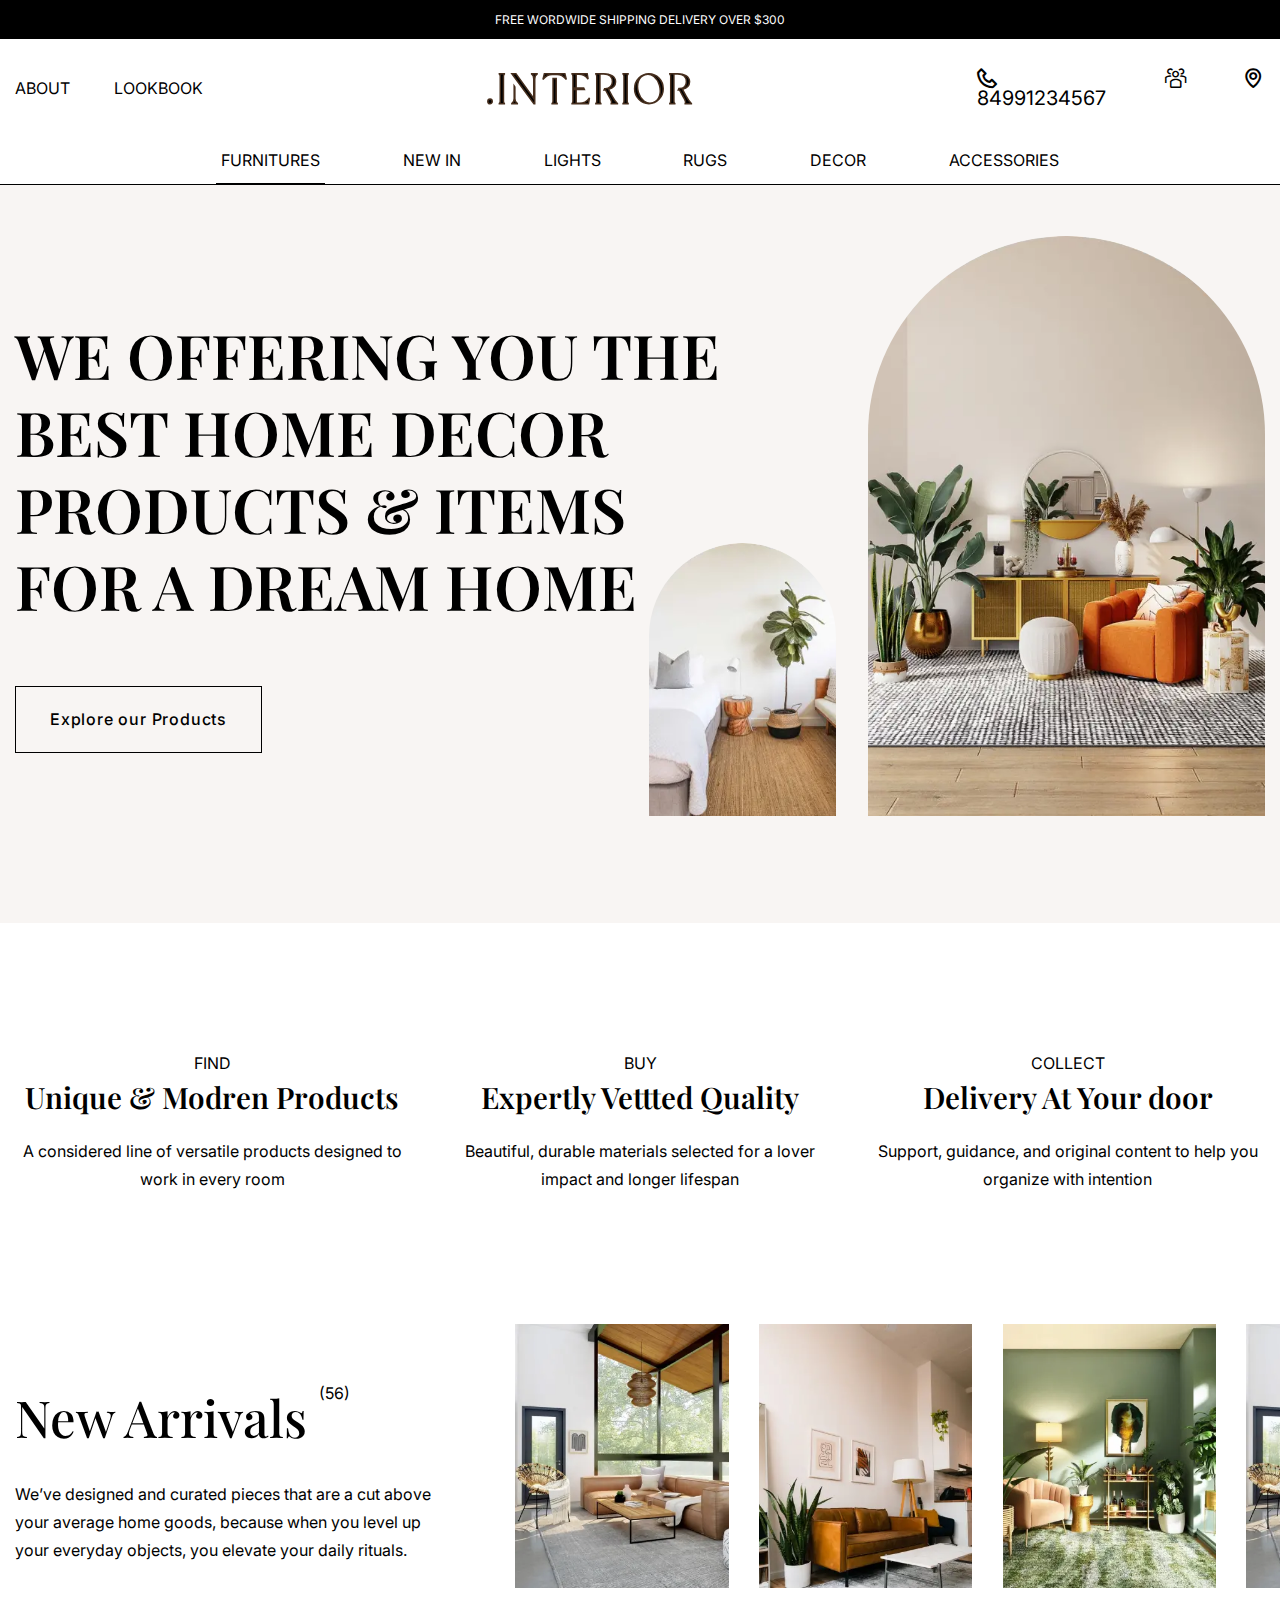
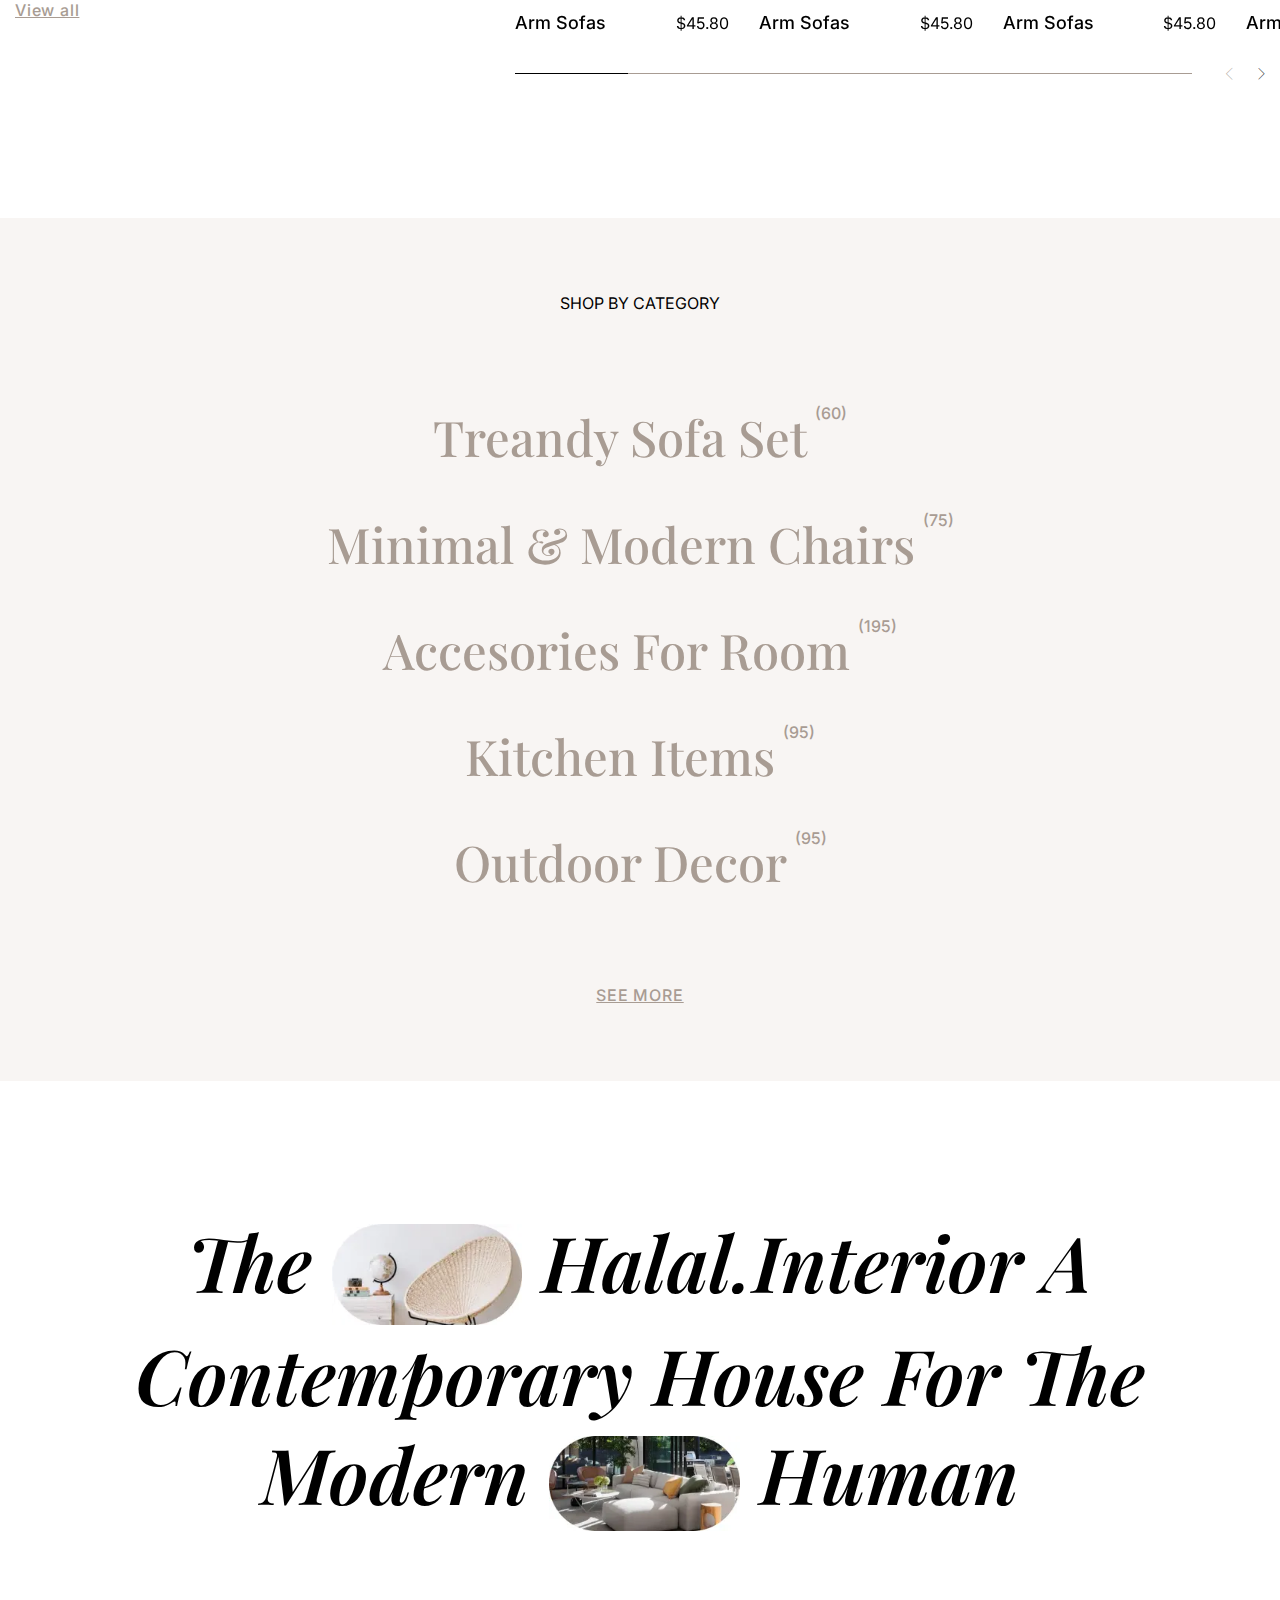
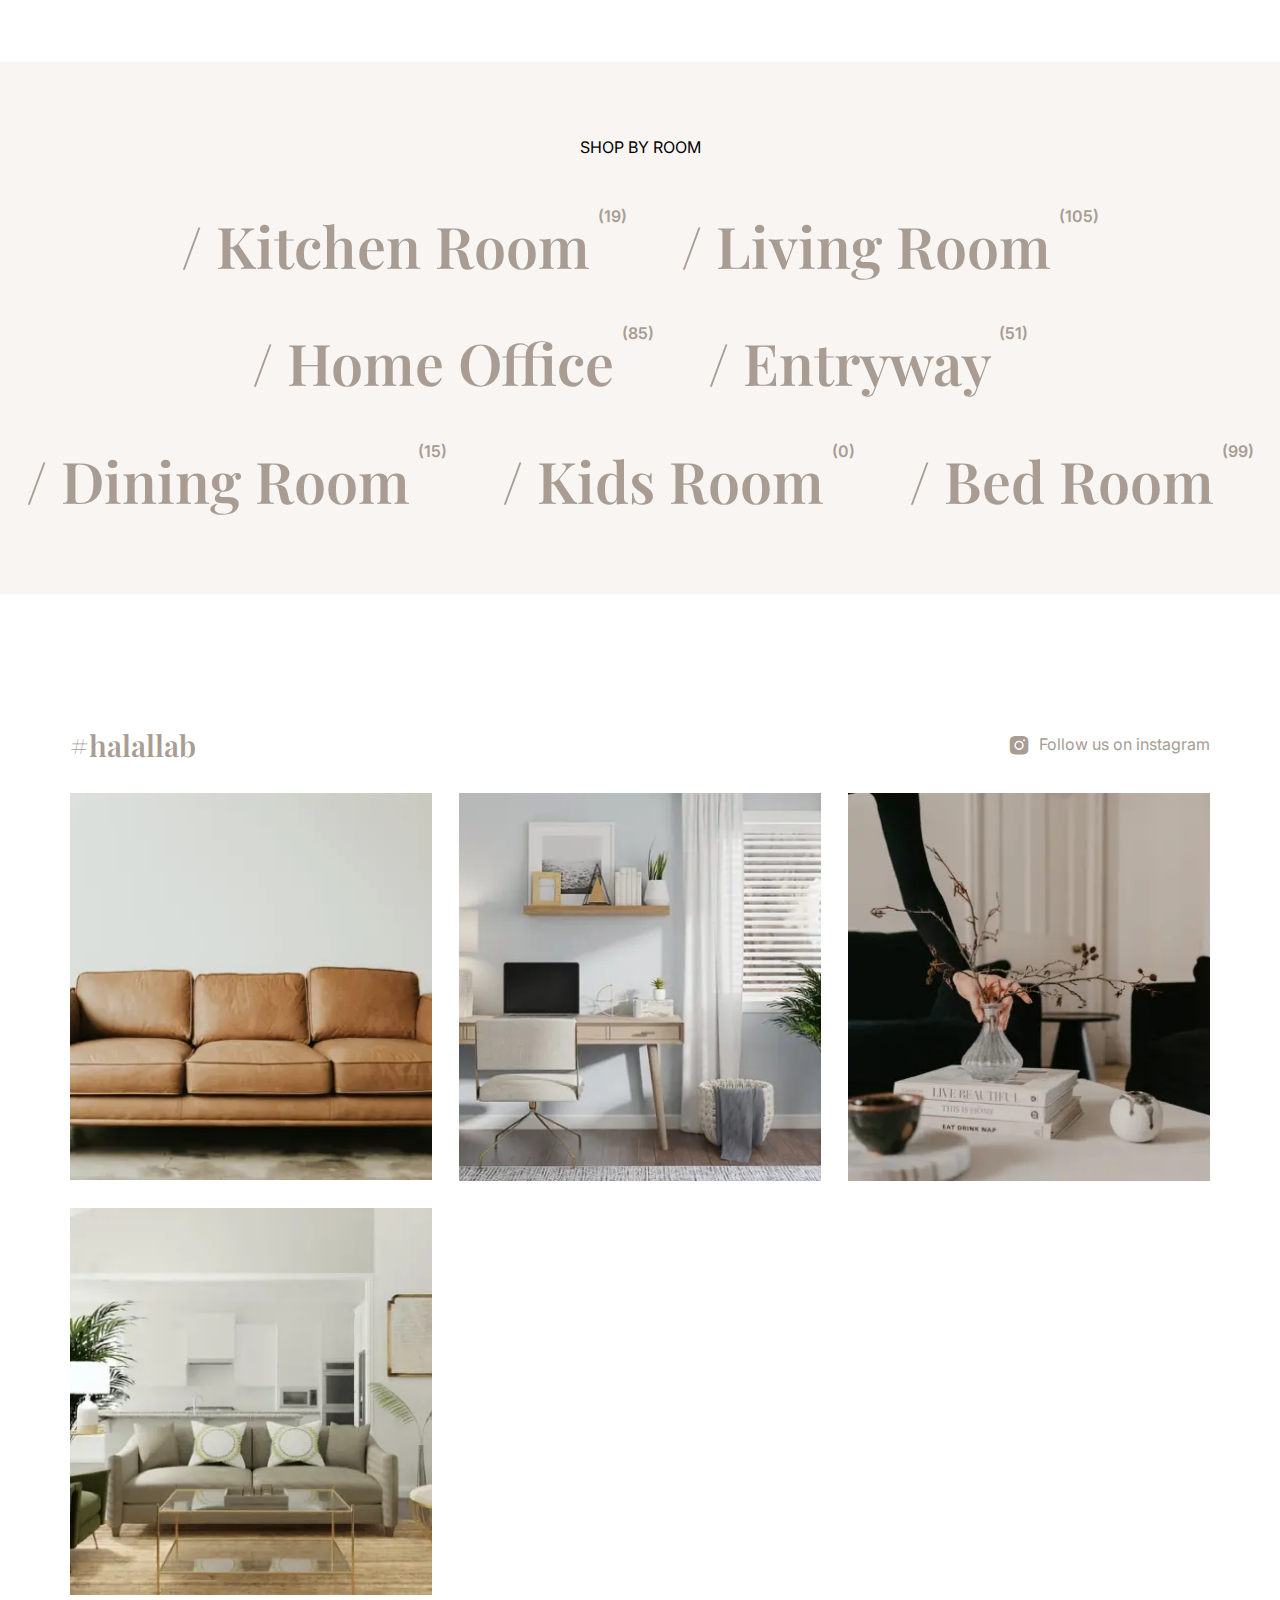
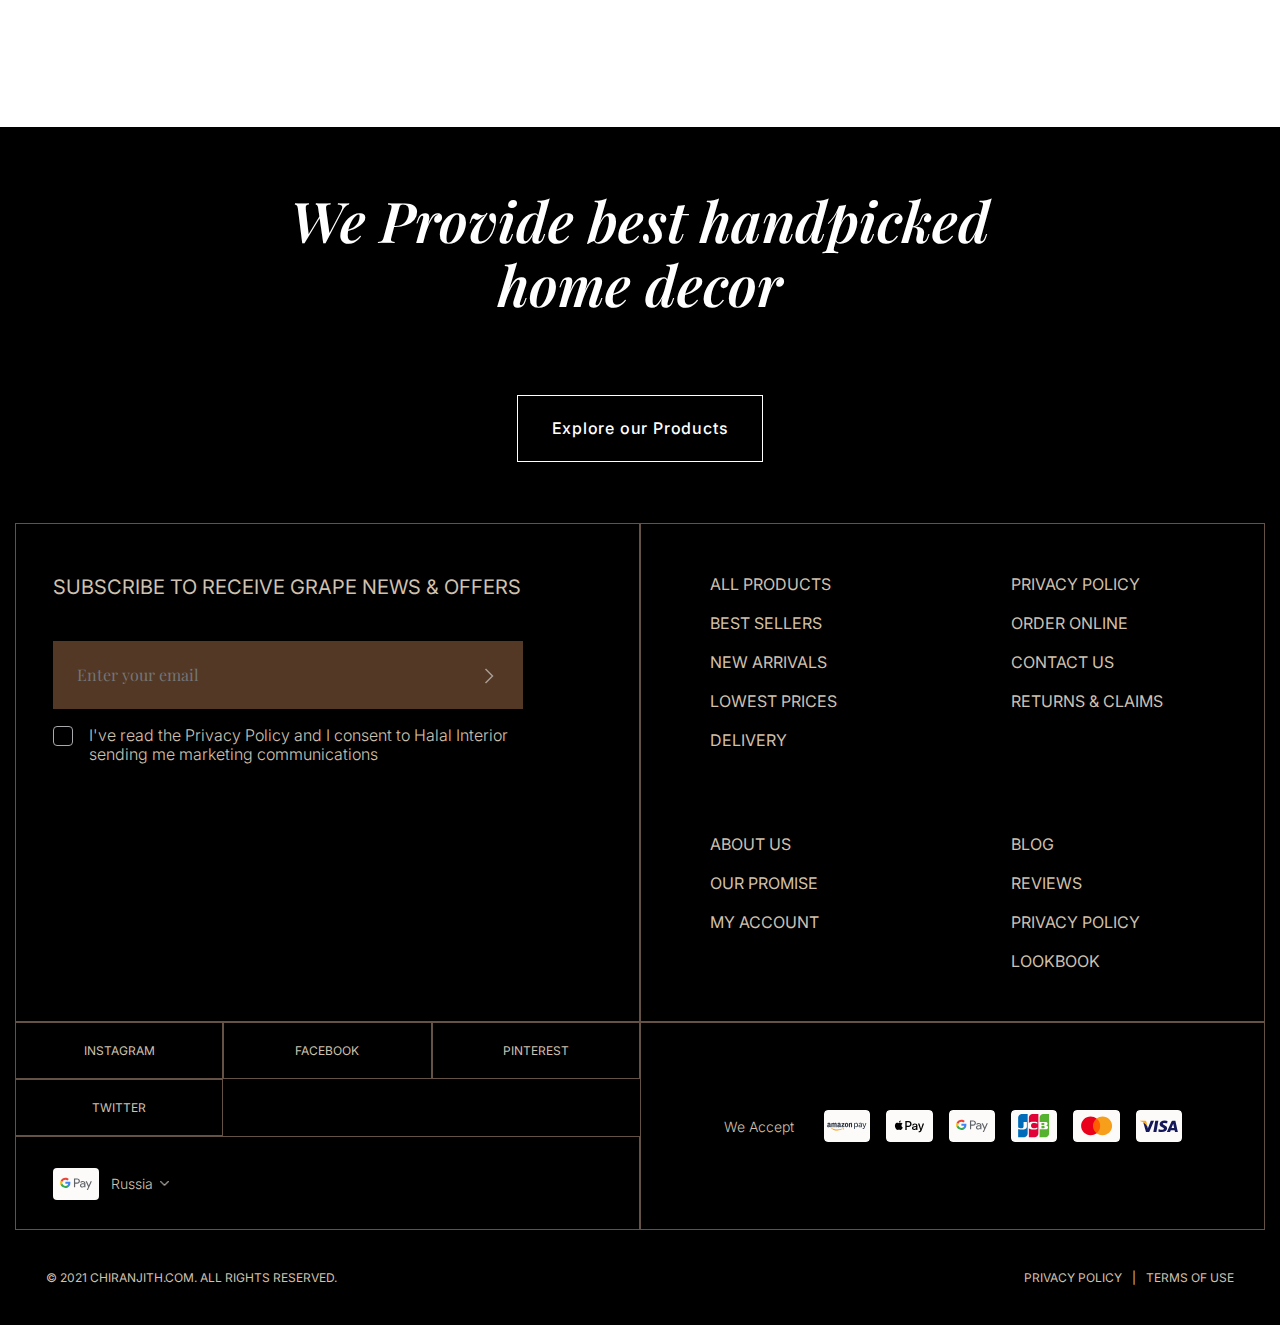
==== commit ee132fb2: "Update index.html" ====
--- a/index.html
+++ b/index.html
@@ -24,7 +24,7 @@
 							><img src="img/header/logo.svg" alt="logo"
 						/></a>
 						<div class="header__icons">
-							<a href="tel:84991234567" class="header__telefon _icon-telefon"></a>
+							<a href="tel:84991234567" class="header__telefon _icon-telefon">84991234567</a>
 							<a href="" class="header__people _icon-people"></a>
 							<a href="" class="header__pointer _icon-pointer"></a>
 						</div>
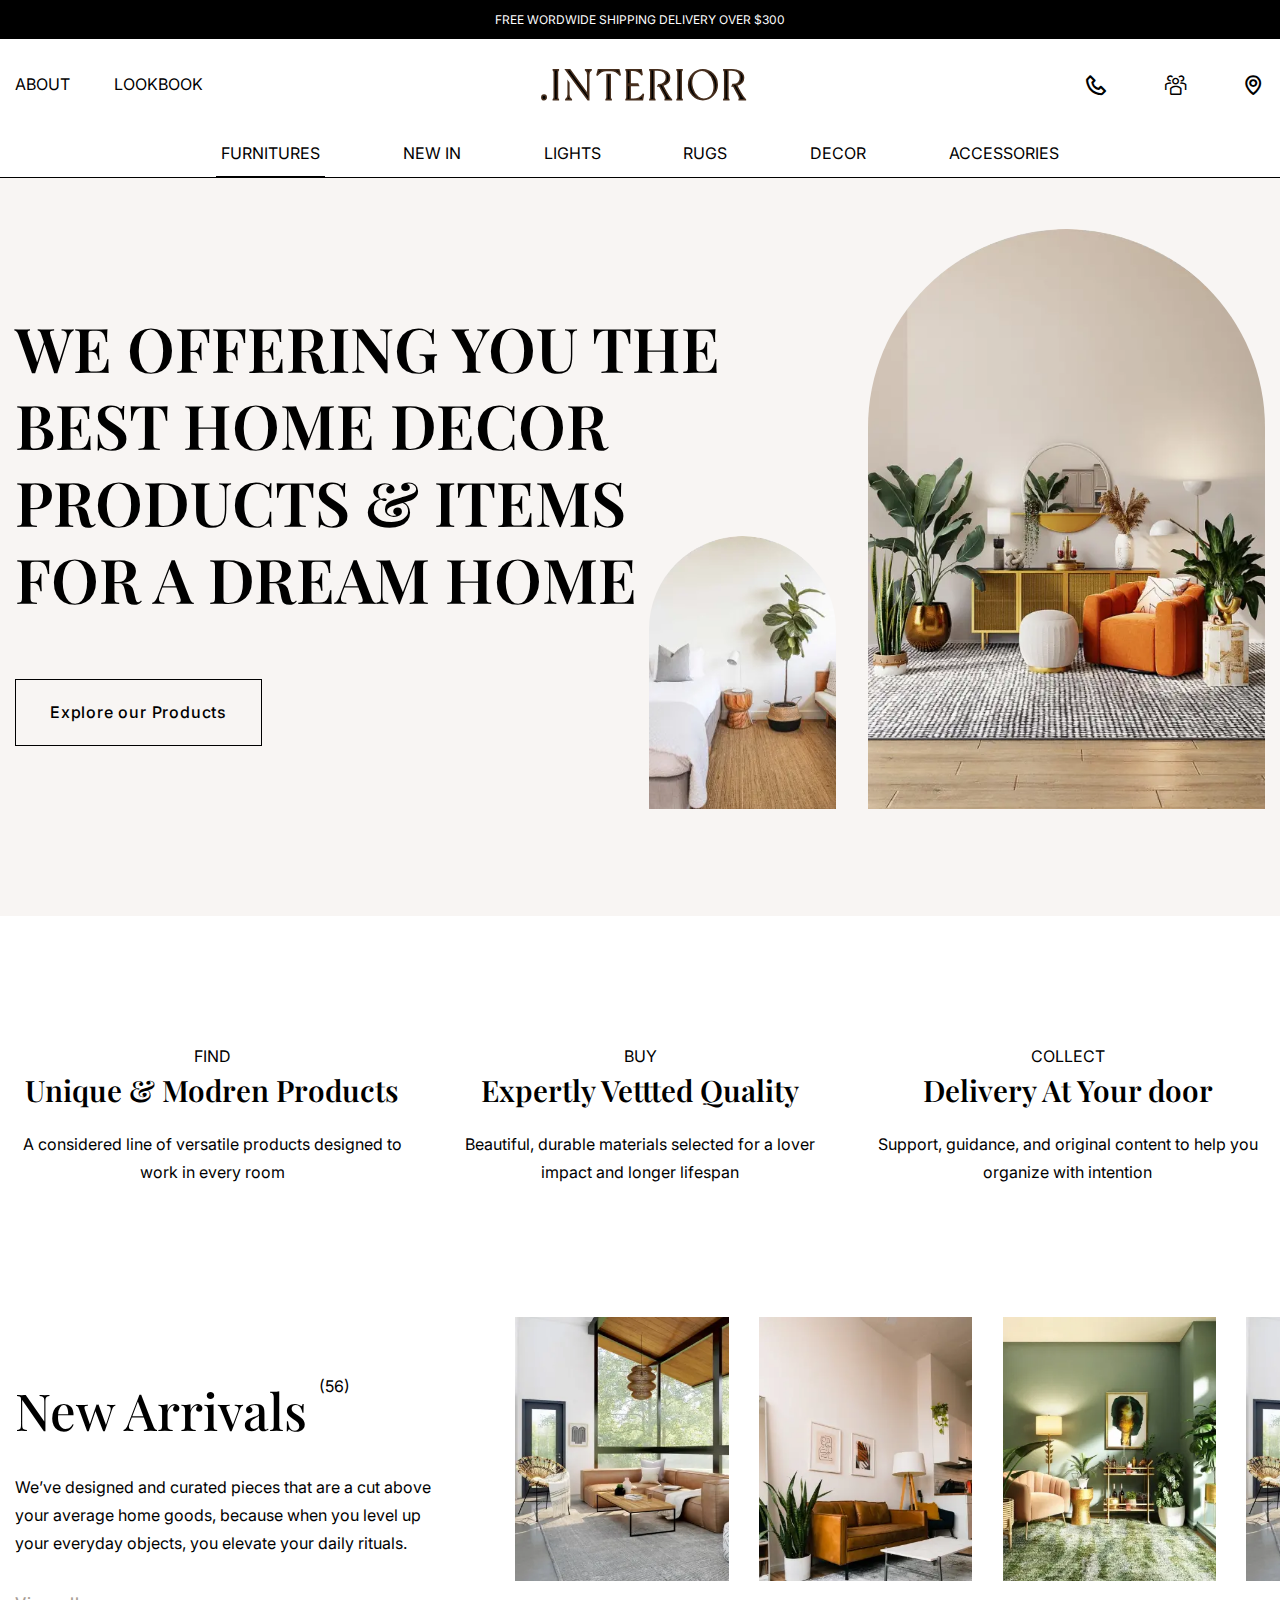
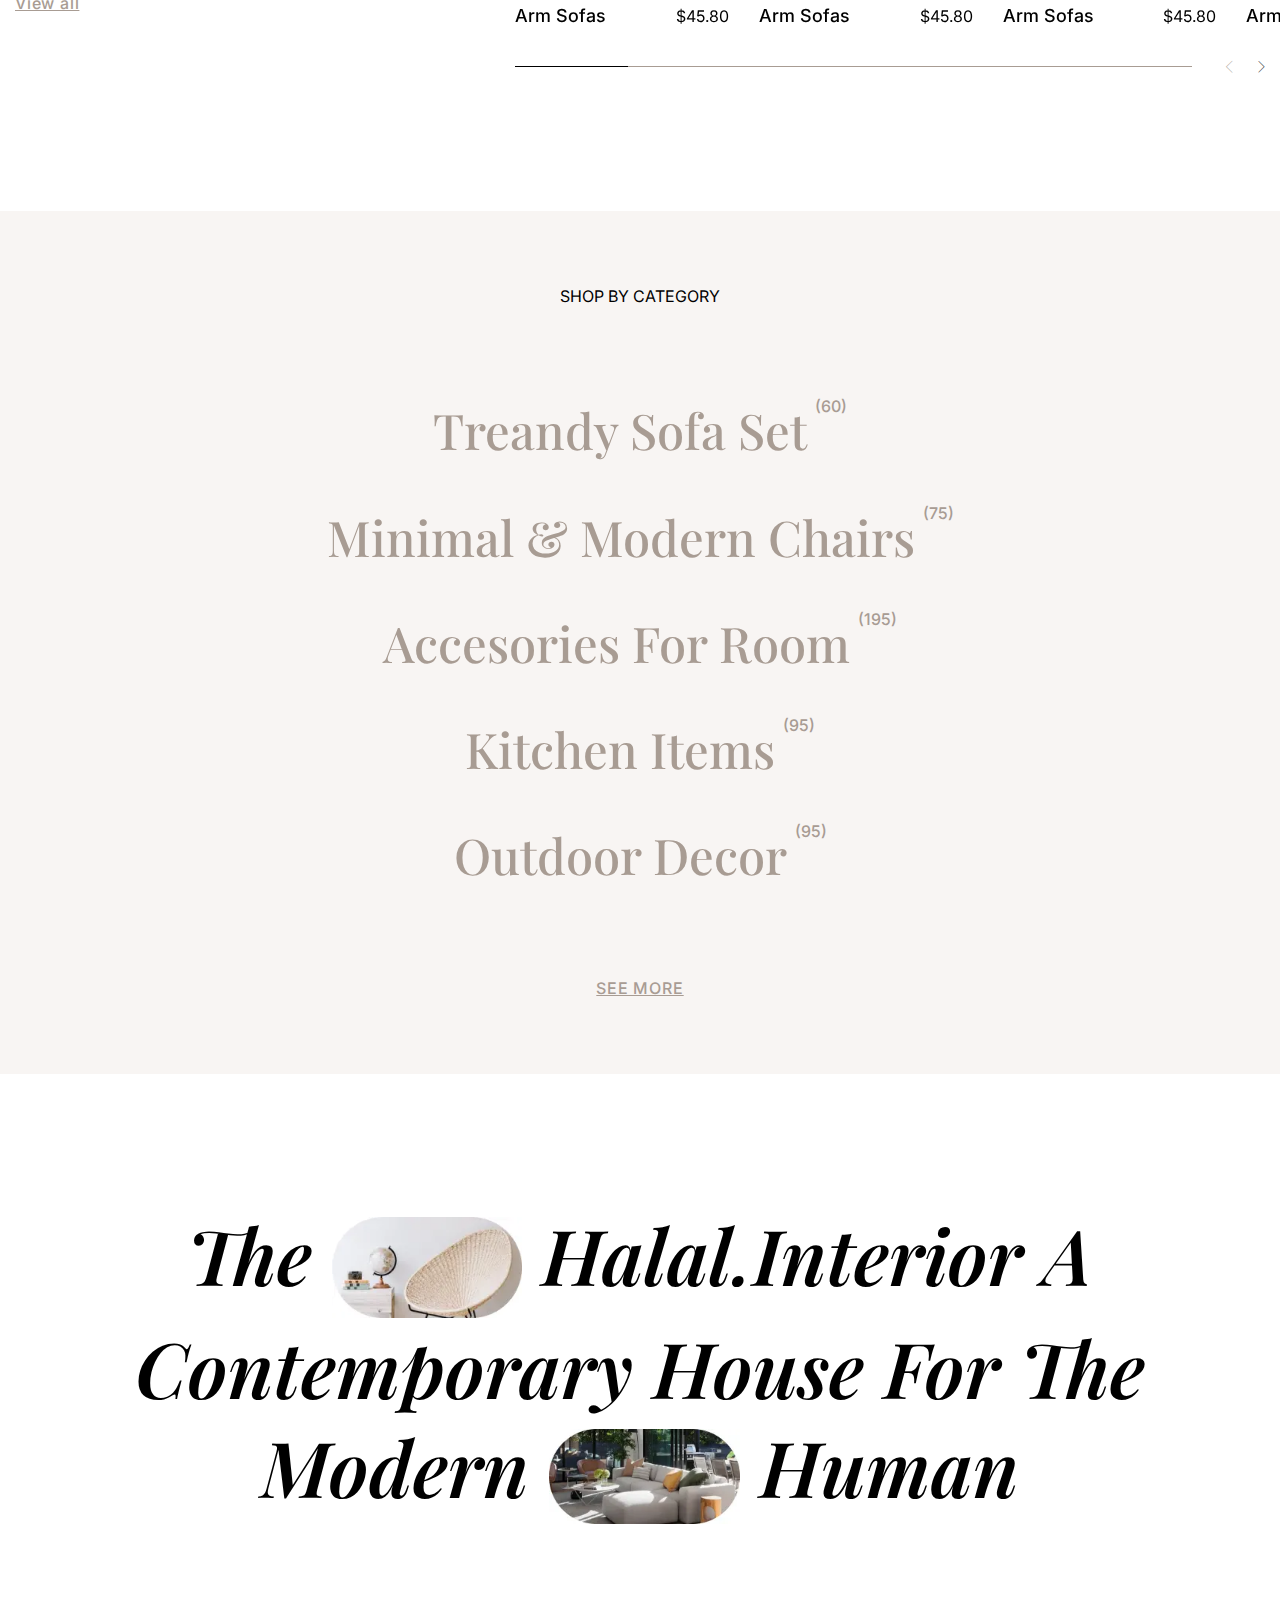
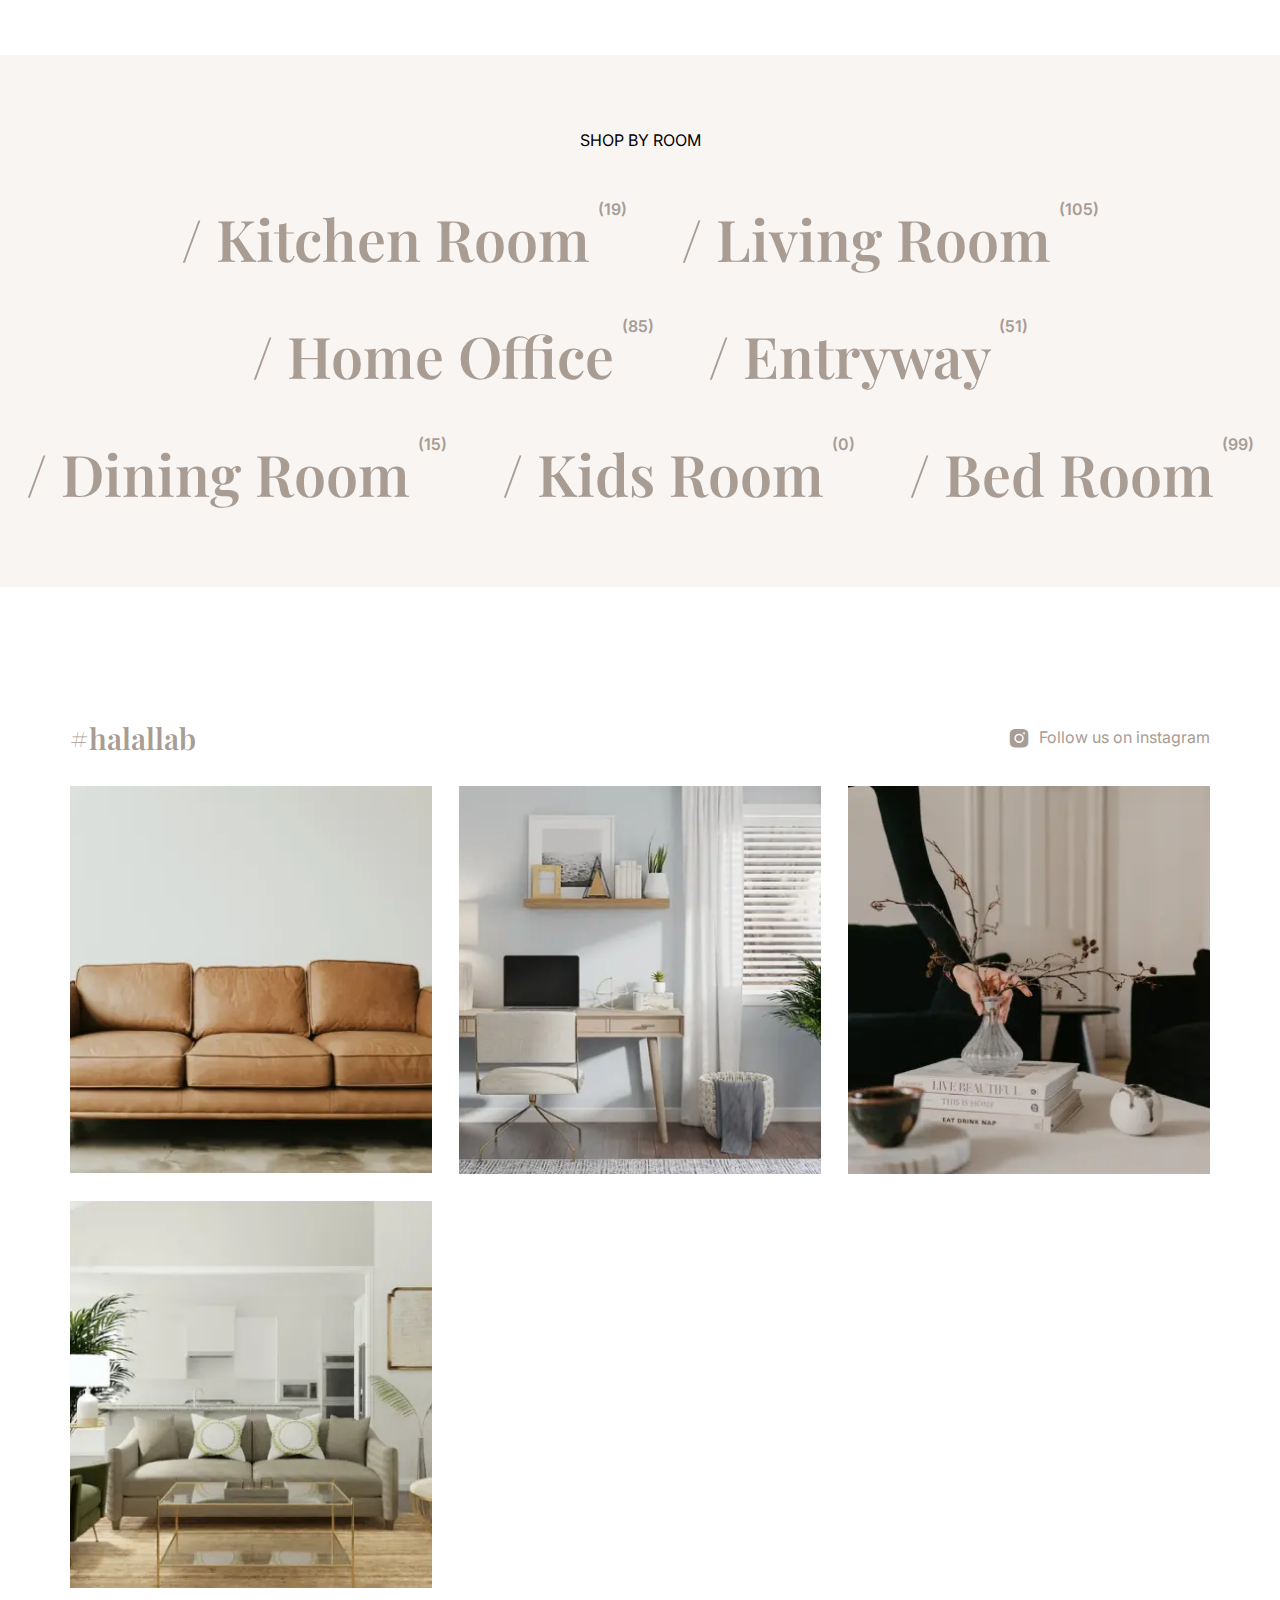
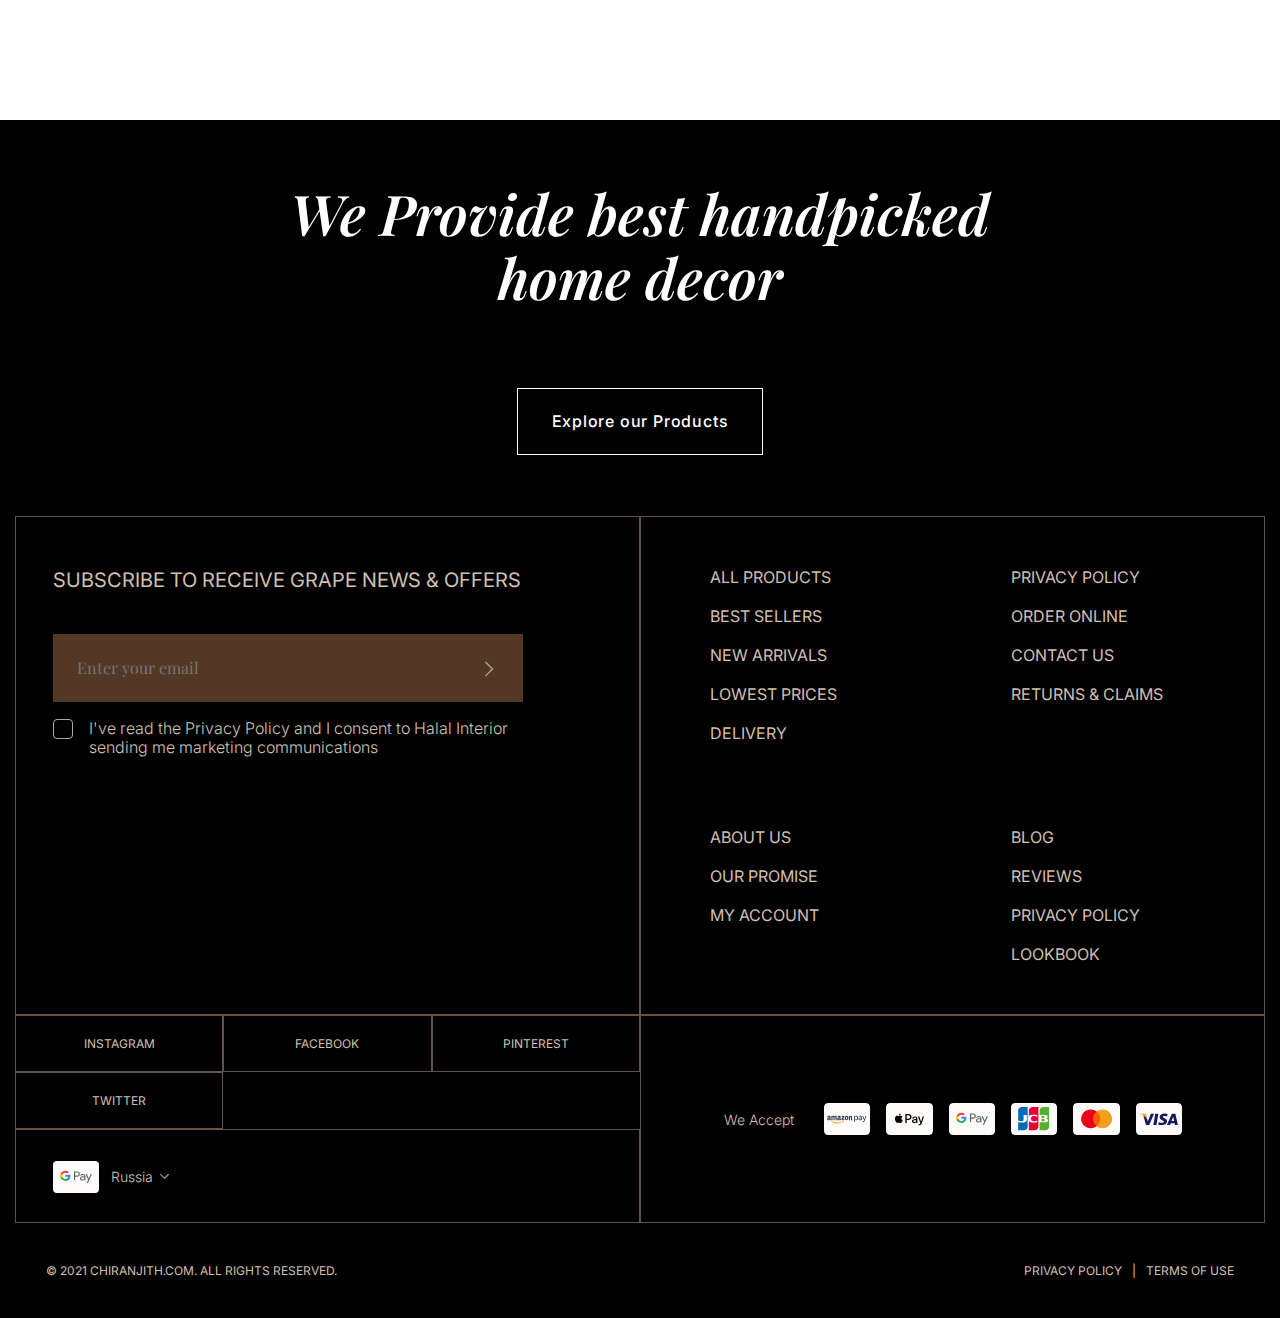
==== commit c5641b4c: "Update index.html" ====
--- a/index.html
+++ b/index.html
@@ -24,7 +24,7 @@
 							><img src="img/header/logo.svg" alt="logo"
 						/></a>
 						<div class="header__icons">
-							<a href="tel:84991234567" class="header__telefon _icon-telefon">84991234567</a>
+							<a href="tel:84991234567" class="header__telefon _icon-telefon"></a>
 							<a href="" class="header__people _icon-people"></a>
 							<a href="" class="header__pointer _icon-pointer"></a>
 						</div>
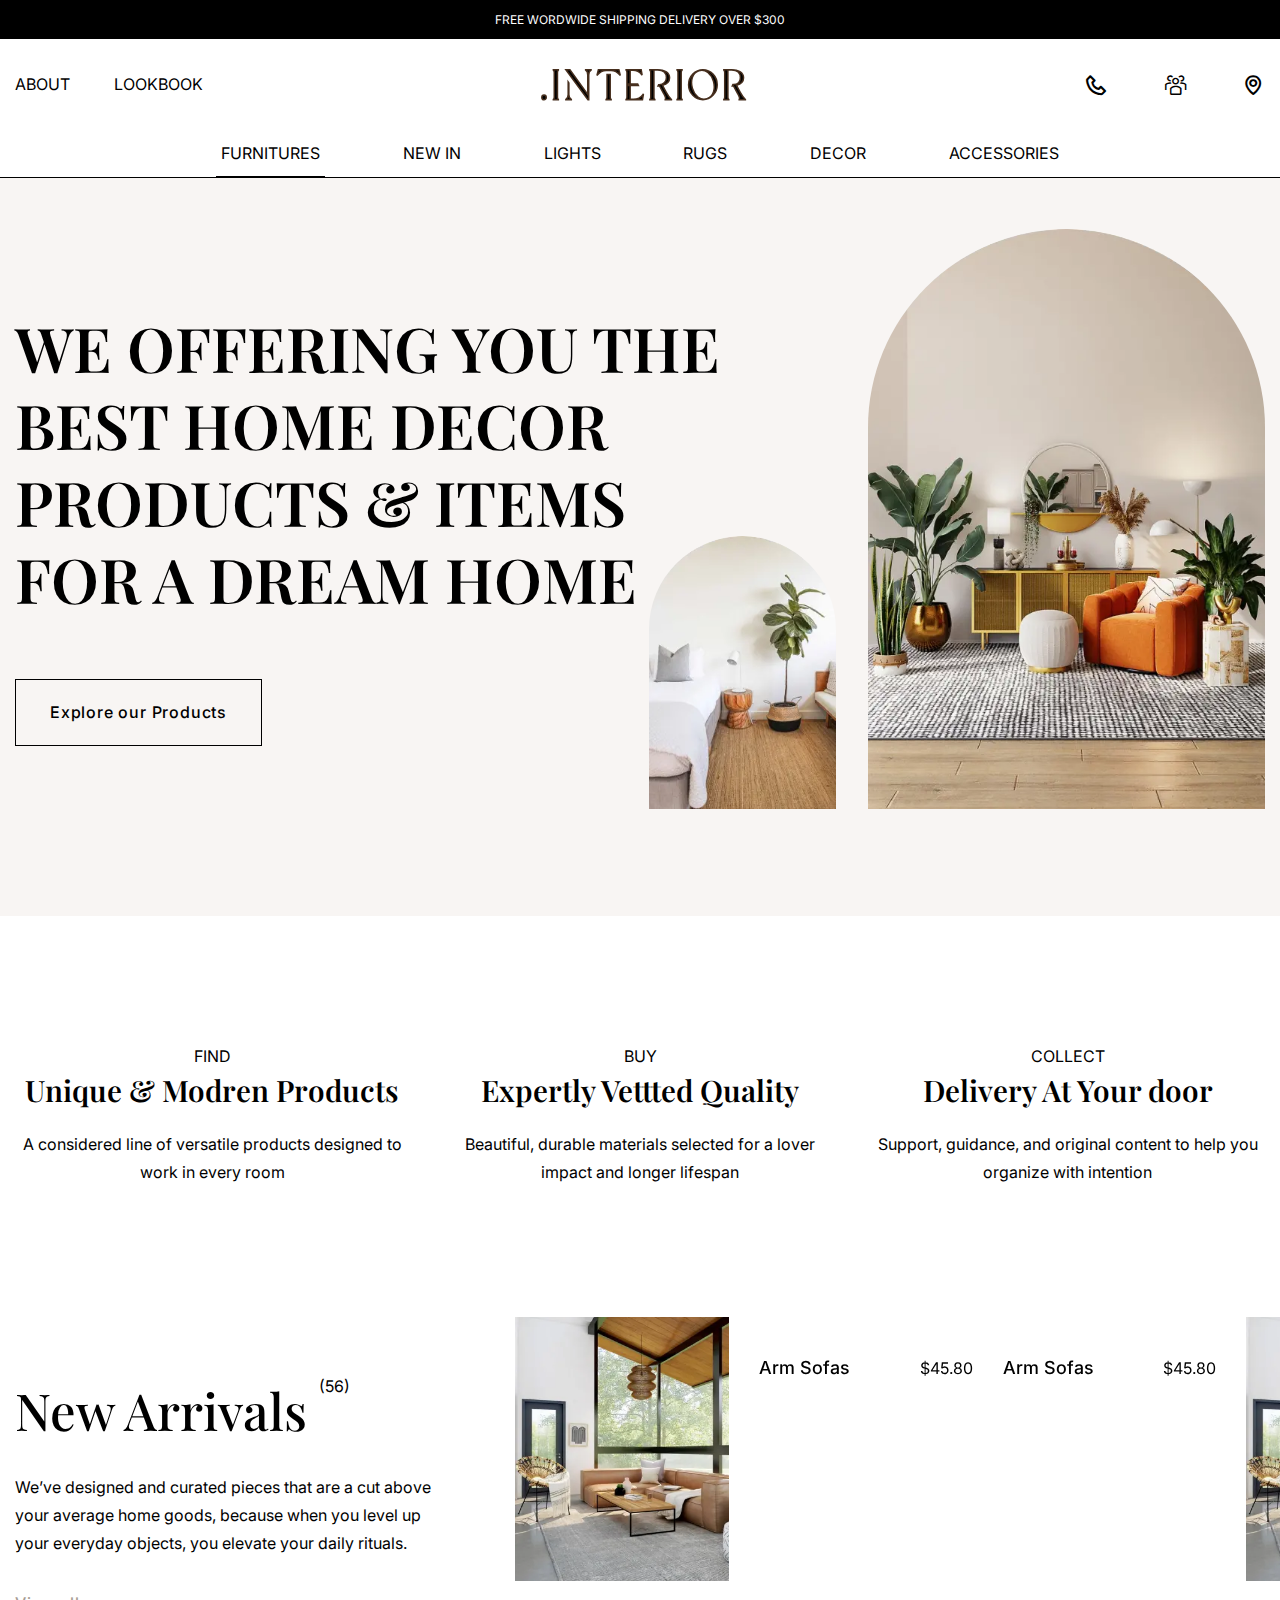
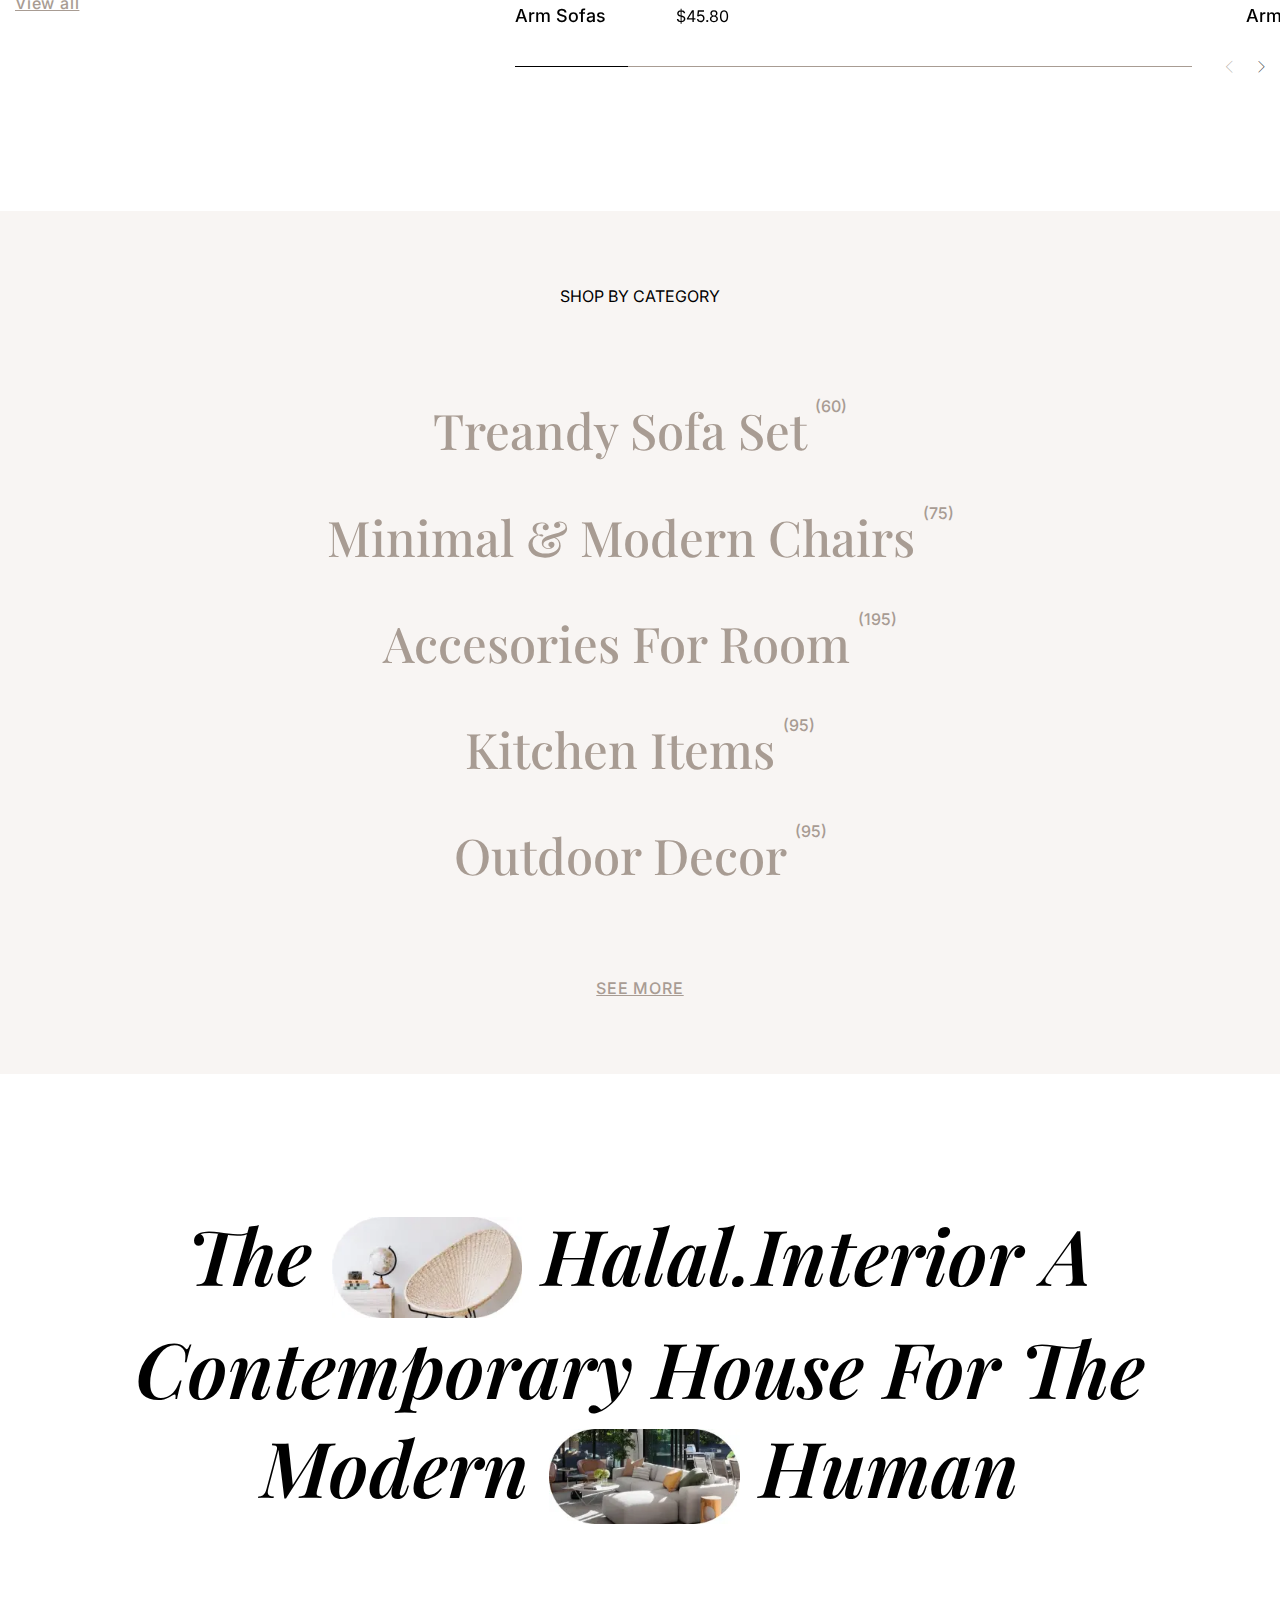
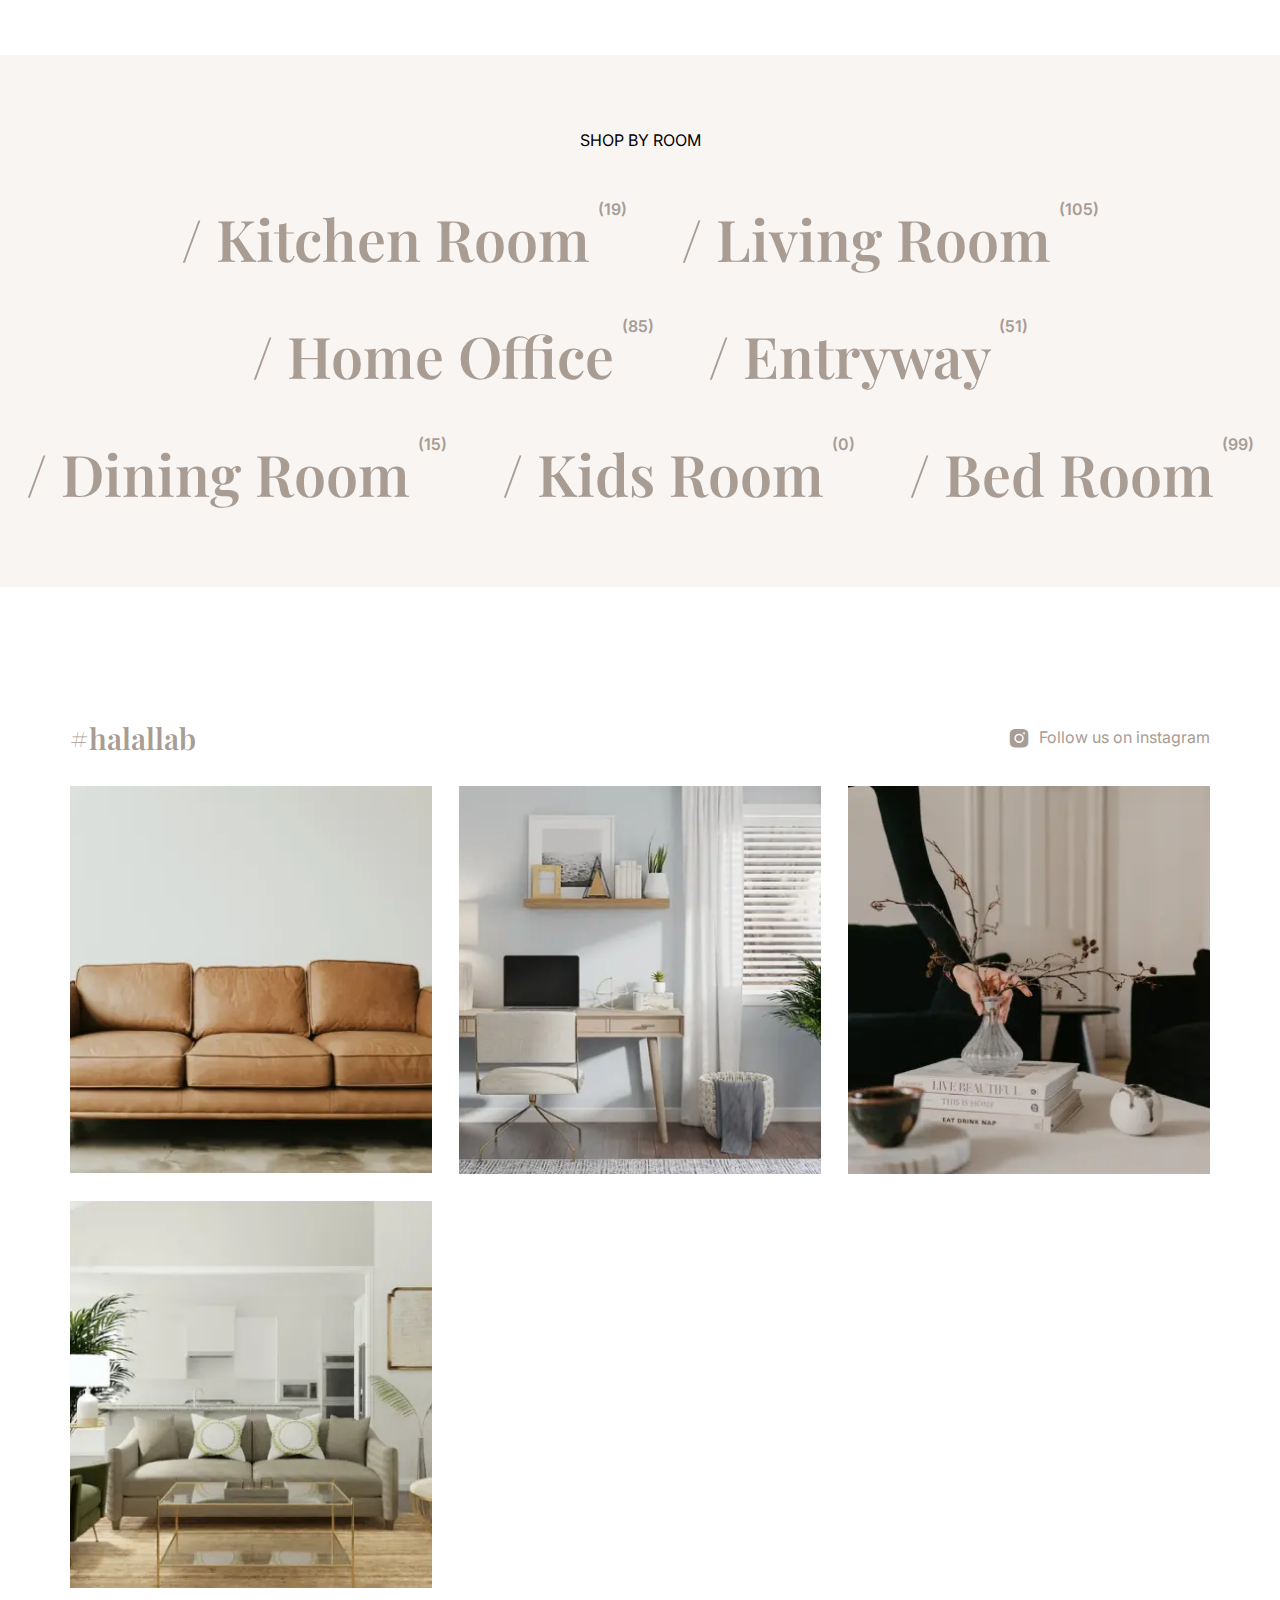
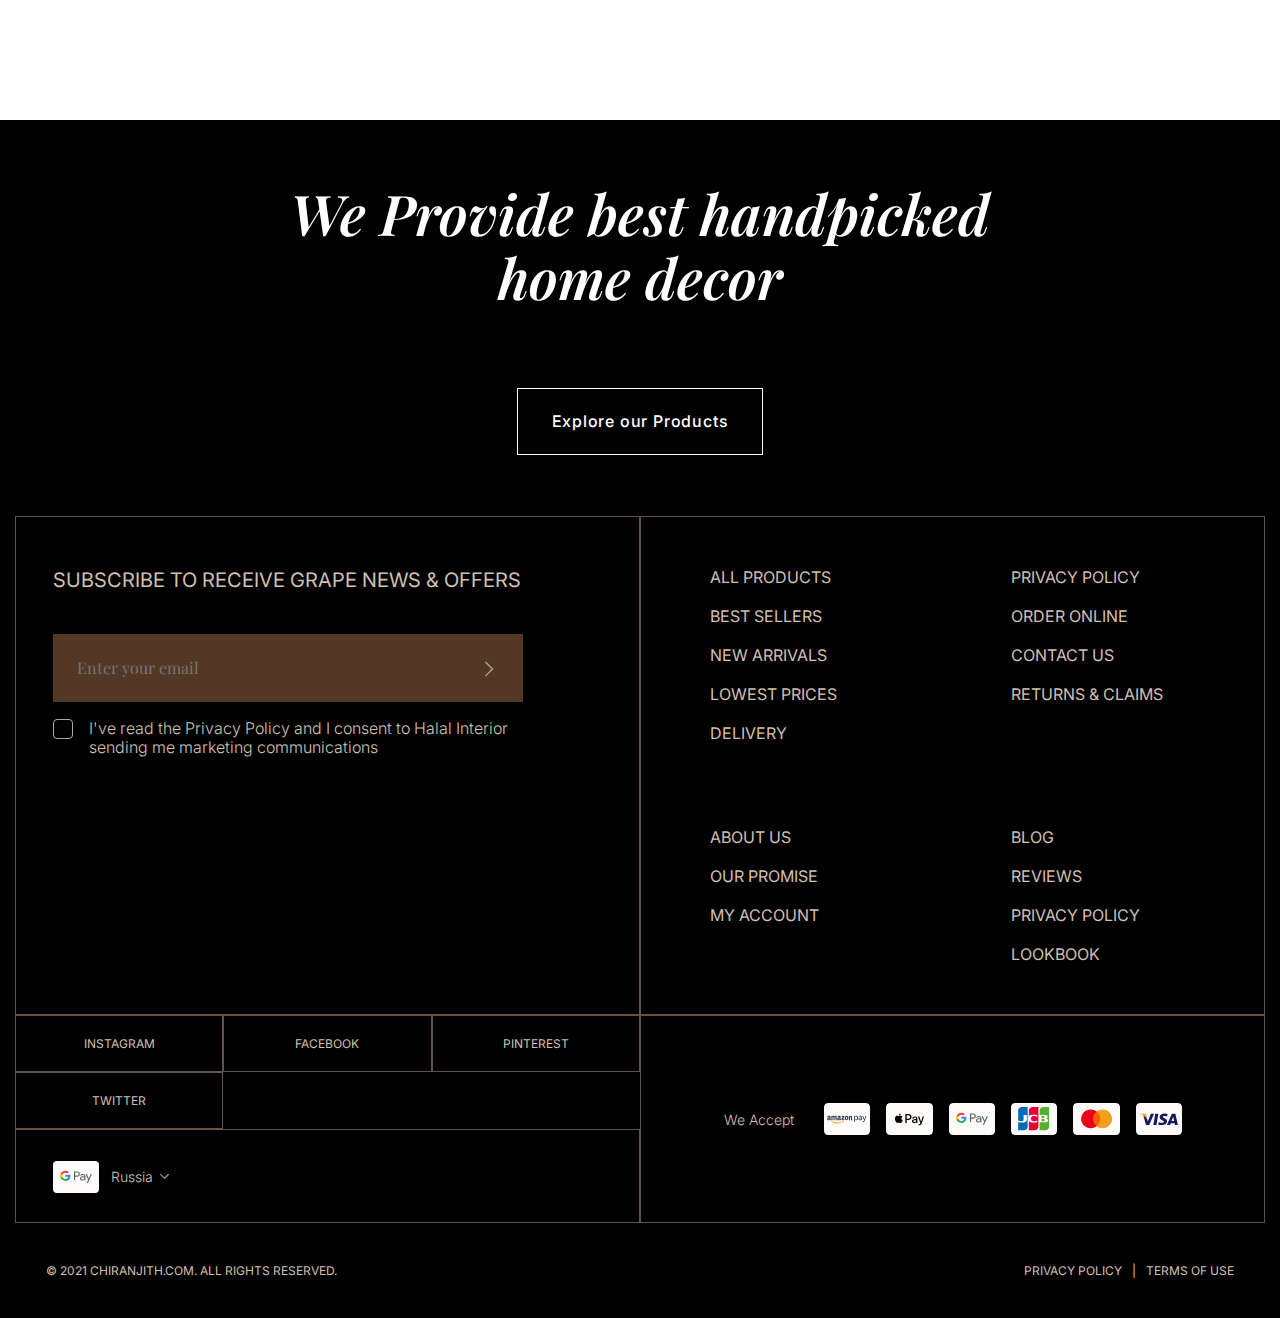
==== commit fc861e8d: "foto Victor" ====
--- a/index.html
+++ b/index.html
@@ -146,6 +146,26 @@
 														srcset="img/arrivals/01.webp"
 														type="image/webp" />
 													<img src="img/arrivals/01.jpg" alt=""
+													</picture>
+											</div>
+											<div class="arrivals-slider__label">
+												<a href="" class="arrivals-slider__product"
+													>Arm Sofas</a
+												>
+												<div class="arrivals-slider__price">$45.80</div>
+											</div>
+										</div>
+										<div class="arrivals-slider__slide swiper-slide">
+											<div
+												class="arrivals-slider__image swiper-zoom-container"
+											>
+												<picture
+													><!--<source
+														srcset="img/arrivals/02.webp"
+														type="image/webp" />
+													<img src="img/arrivals/02.jpg" alt=""
+												/> -->
+												<img src="img/arrivals/IMG_20250107_160030.jpg" alt=""
 												/></picture>
 											</div>
 											<div class="arrivals-slider__label">
@@ -160,29 +180,13 @@
 												class="arrivals-slider__image swiper-zoom-container"
 											>
 												<picture
-													><source
-														srcset="img/arrivals/02.webp"
-														type="image/webp" />
-													<img src="img/arrivals/02.jpg" alt=""
-												/></picture>
-											</div>
-											<div class="arrivals-slider__label">
-												<a href="" class="arrivals-slider__product"
-													>Arm Sofas</a
-												>
-												<div class="arrivals-slider__price">$45.80</div>
-											</div>
-										</div>
-										<div class="arrivals-slider__slide swiper-slide">
-											<div
-												class="arrivals-slider__image swiper-zoom-container"
-											>
-												<picture
-													><source
+													><!-- <source
 														srcset="img/arrivals/03.webp"
 														type="image/webp" />
 													<img src="img/arrivals/03.jpg" alt=""
-												/></picture>
+												/></picture> -->
+												<img src="img/arrivals/IMG_20250107_160200.jpg" alt=""
+												/>
 											</div>
 											<div class="arrivals-slider__label">
 												<a href="" class="arrivals-slider__product"
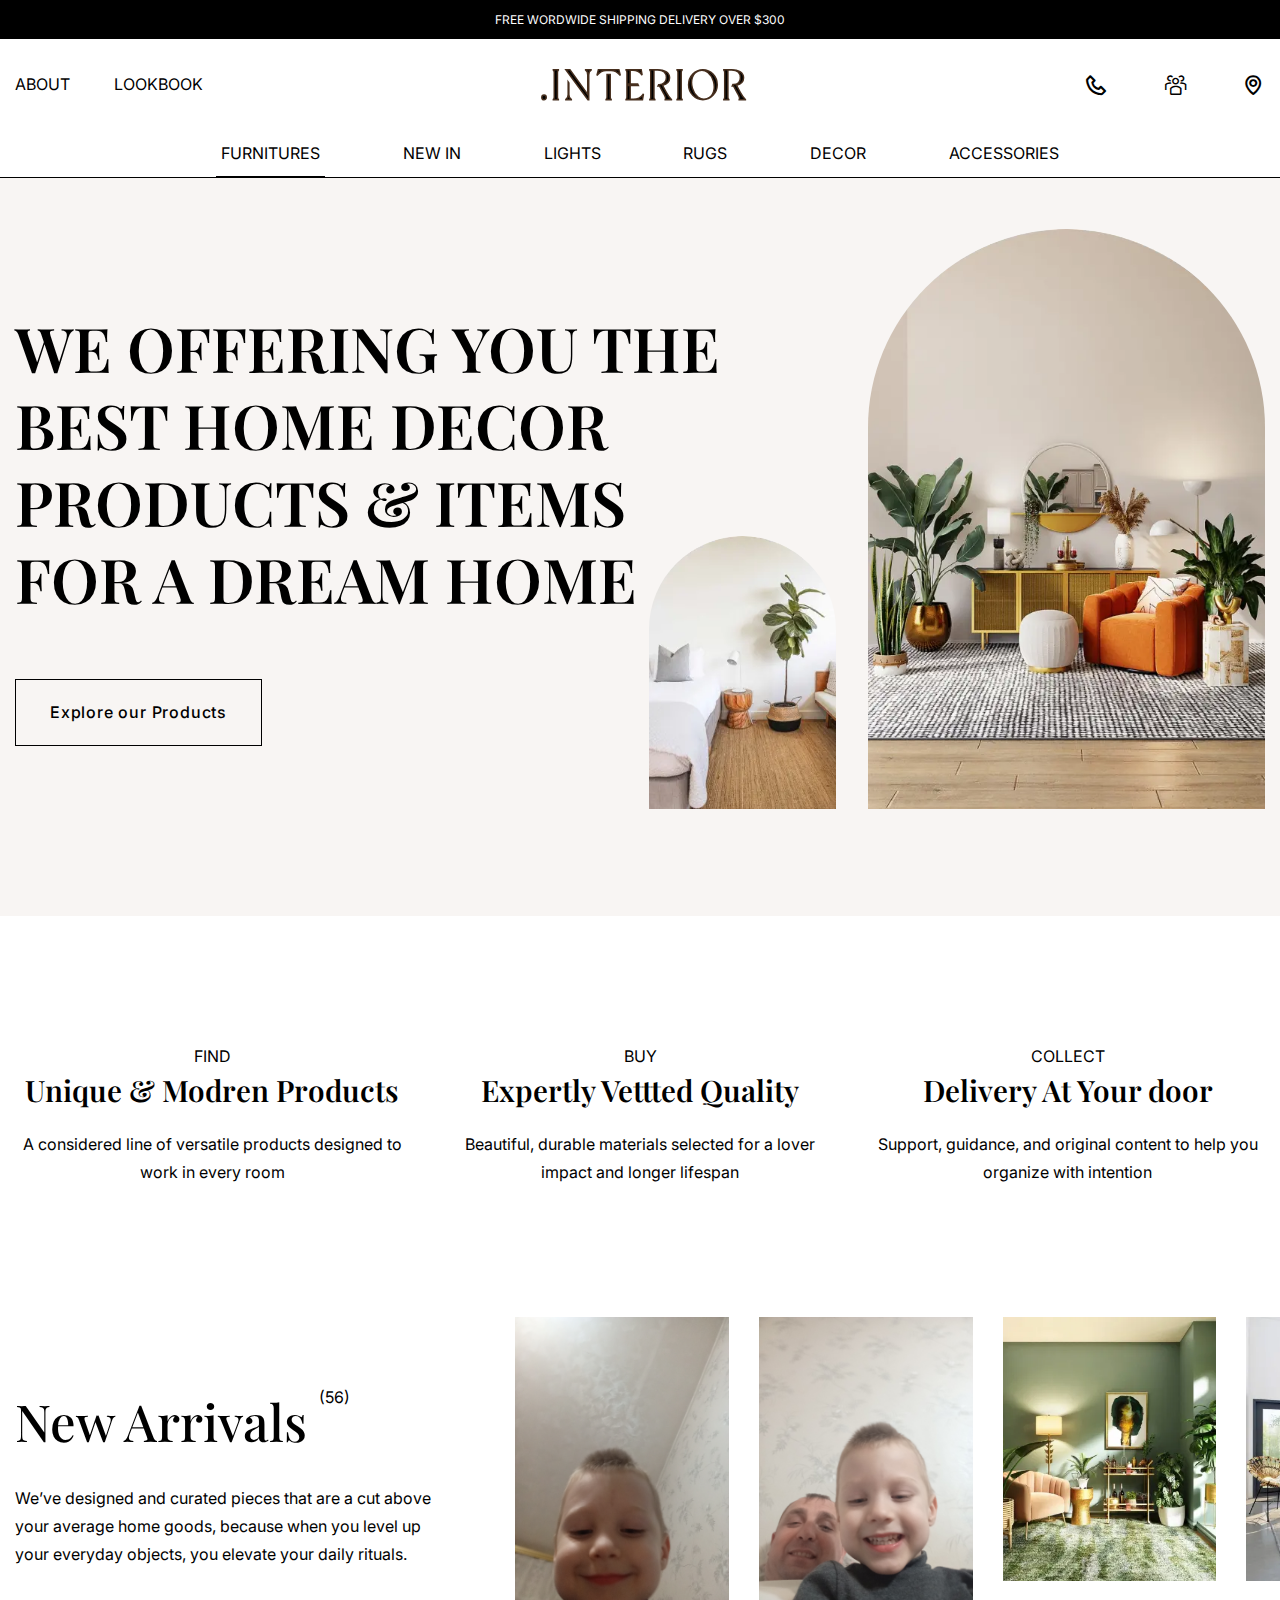
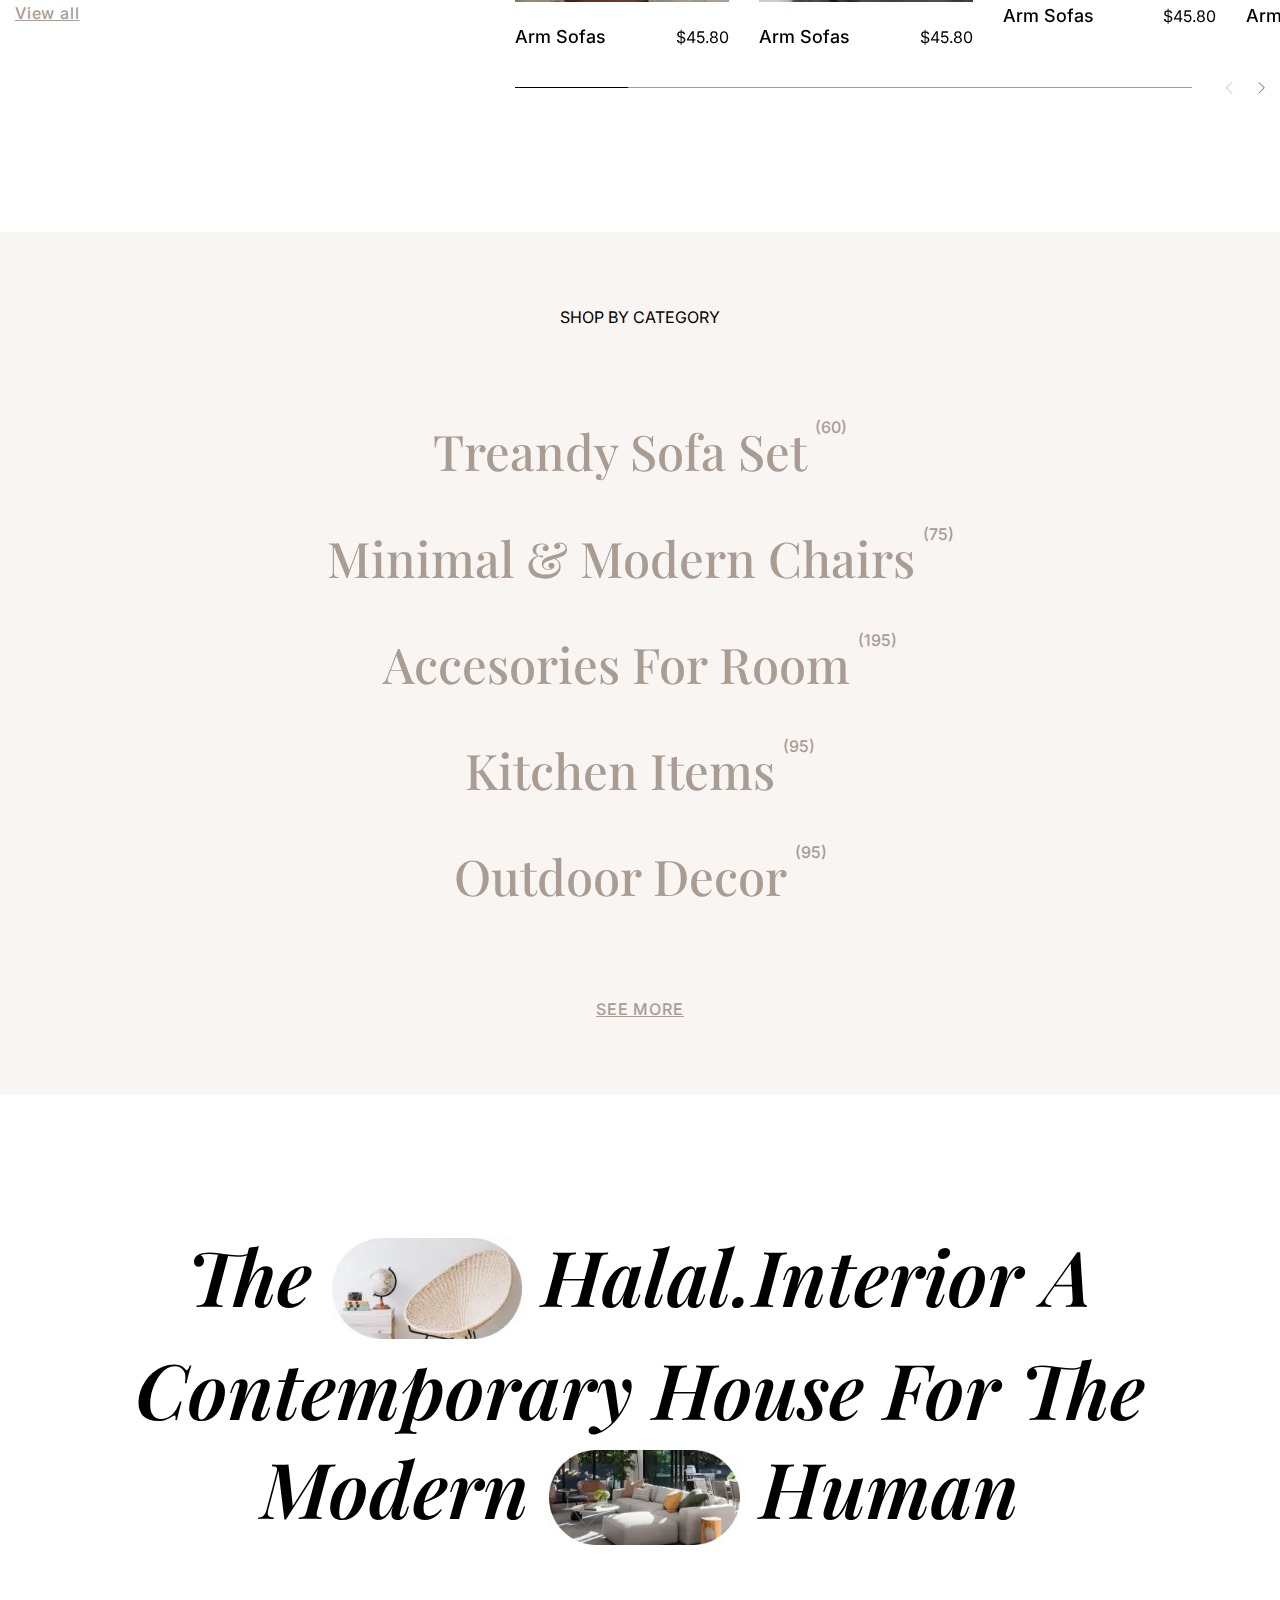
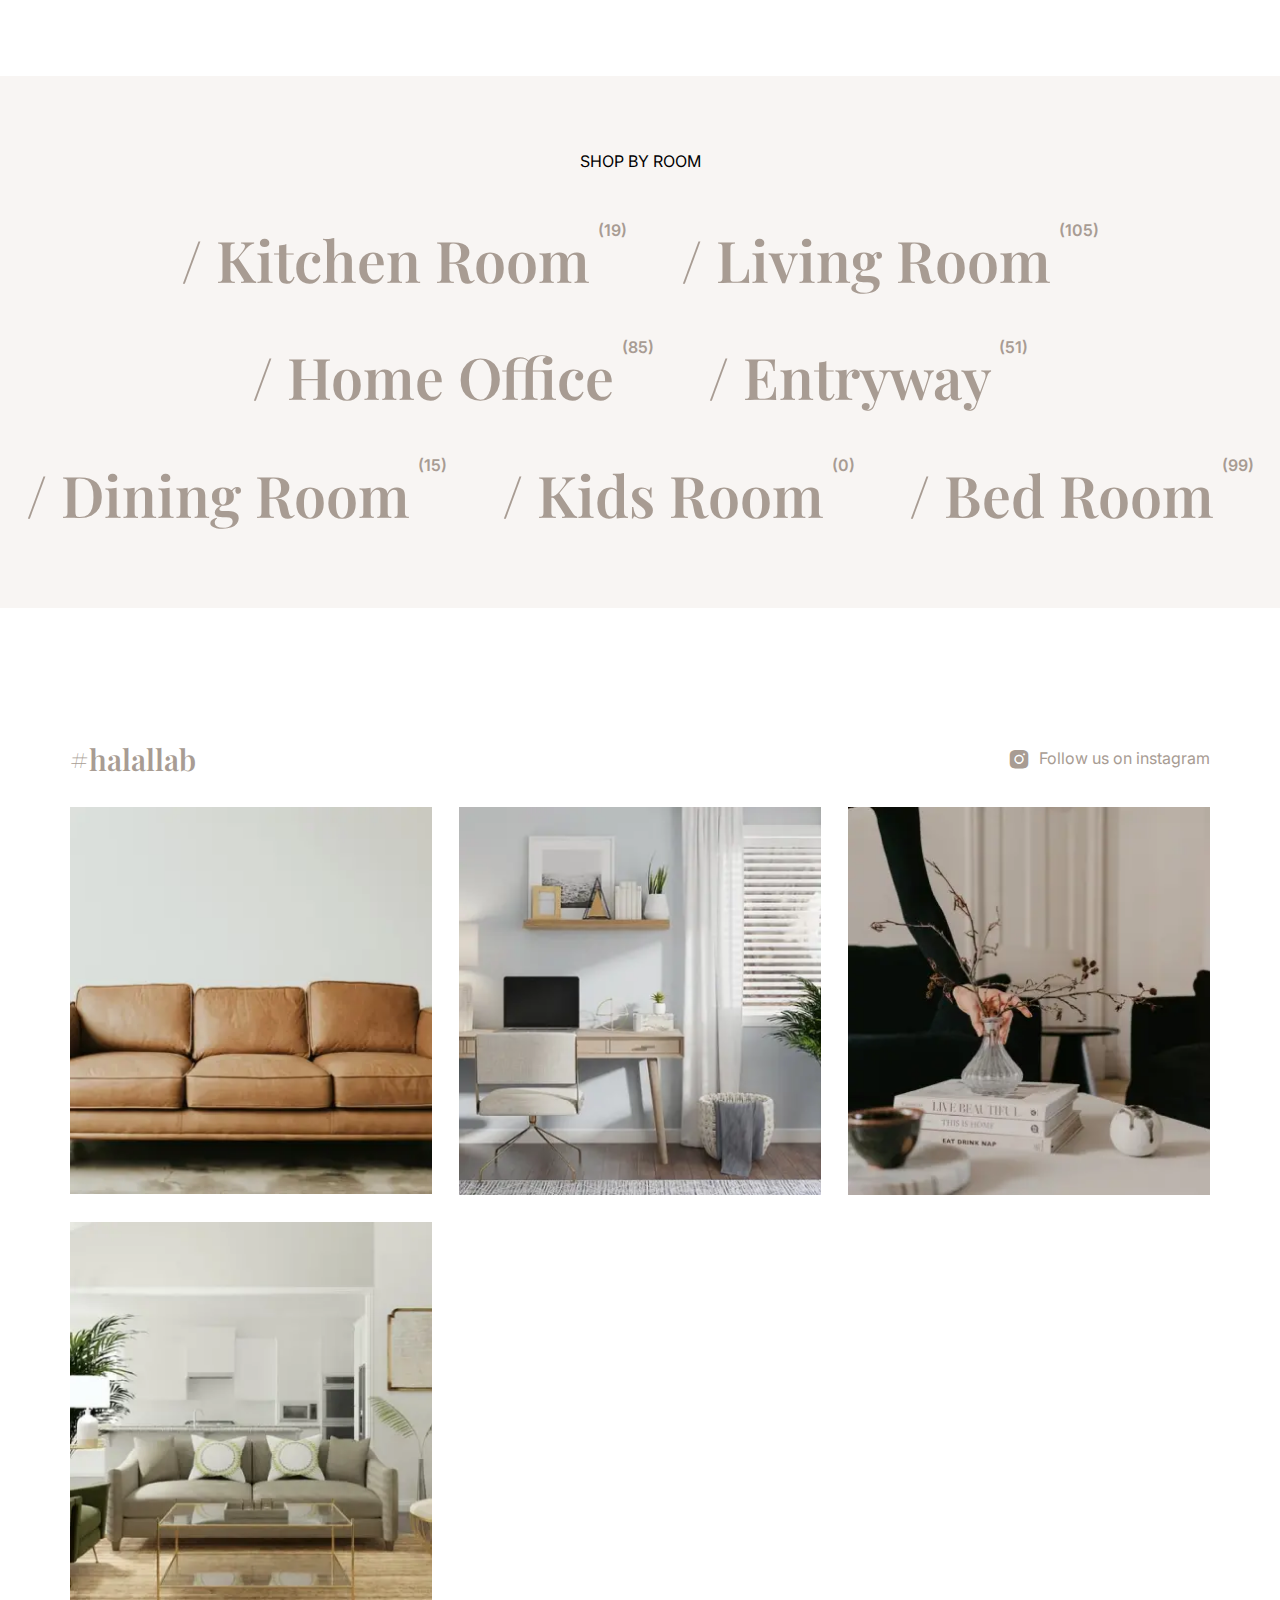
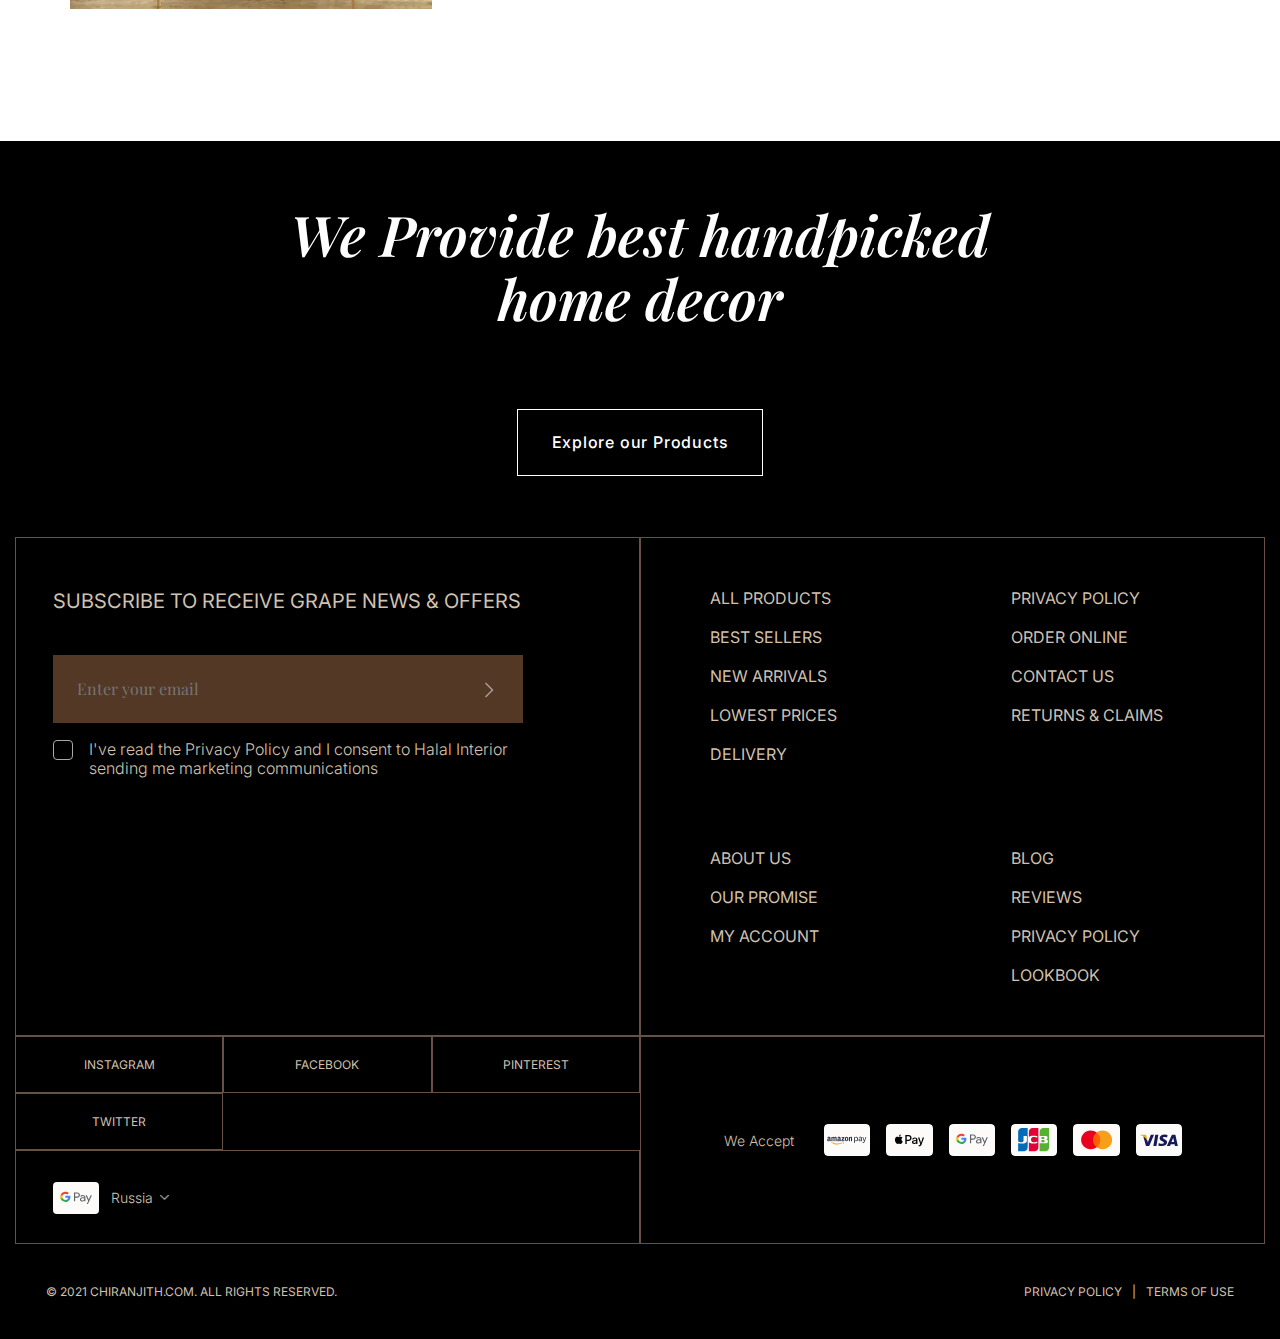
==== commit cd05180d: "foto Victor3" ====
--- a/index.html
+++ b/index.html
@@ -141,12 +141,17 @@
 											<div
 												class="arrivals-slider__image swiper-zoom-container"
 											>
-												<picture
-													><source
+												<picture>
+													<!--<source
 														srcset="img/arrivals/01.webp"
 														type="image/webp" />
 													<img src="img/arrivals/01.jpg" alt=""
-													</picture>
+													/> -->
+													<img
+														src="img/arrivals/IMG_20250107_160030.jpg"
+														alt=""
+													/>
+												</picture>
 											</div>
 											<div class="arrivals-slider__label">
 												<a href="" class="arrivals-slider__product"
@@ -165,28 +170,29 @@
 														type="image/webp" />
 													<img src="img/arrivals/02.jpg" alt=""
 												/> -->
-												<img src="img/arrivals/IMG_20250107_160030.jpg" alt=""
+													<img
+														src="img/arrivals/IMG_20250107_160200.jpg"
+														alt=""
+													/>
+												</picture>
+											</div>
+											<div class="arrivals-slider__label">
+												<a href="" class="arrivals-slider__product"
+													>Arm Sofas</a
+												>
+												<div class="arrivals-slider__price">$45.80</div>
+											</div>
+										</div>
+										<div class="arrivals-slider__slide swiper-slide">
+											<div
+												class="arrivals-slider__image swiper-zoom-container"
+											>
+												<picture
+													><source
+														srcset="img/arrivals/03.webp"
+														type="image/webp" />
+													<img src="img/arrivals/03.jpg" alt=""
 												/></picture>
-											</div>
-											<div class="arrivals-slider__label">
-												<a href="" class="arrivals-slider__product"
-													>Arm Sofas</a
-												>
-												<div class="arrivals-slider__price">$45.80</div>
-											</div>
-										</div>
-										<div class="arrivals-slider__slide swiper-slide">
-											<div
-												class="arrivals-slider__image swiper-zoom-container"
-											>
-												<picture
-													><!-- <source
-														srcset="img/arrivals/03.webp"
-														type="image/webp" />
-													<img src="img/arrivals/03.jpg" alt=""
-												/></picture> -->
-												<img src="img/arrivals/IMG_20250107_160200.jpg" alt=""
-												/>
 											</div>
 											<div class="arrivals-slider__label">
 												<a href="" class="arrivals-slider__product"
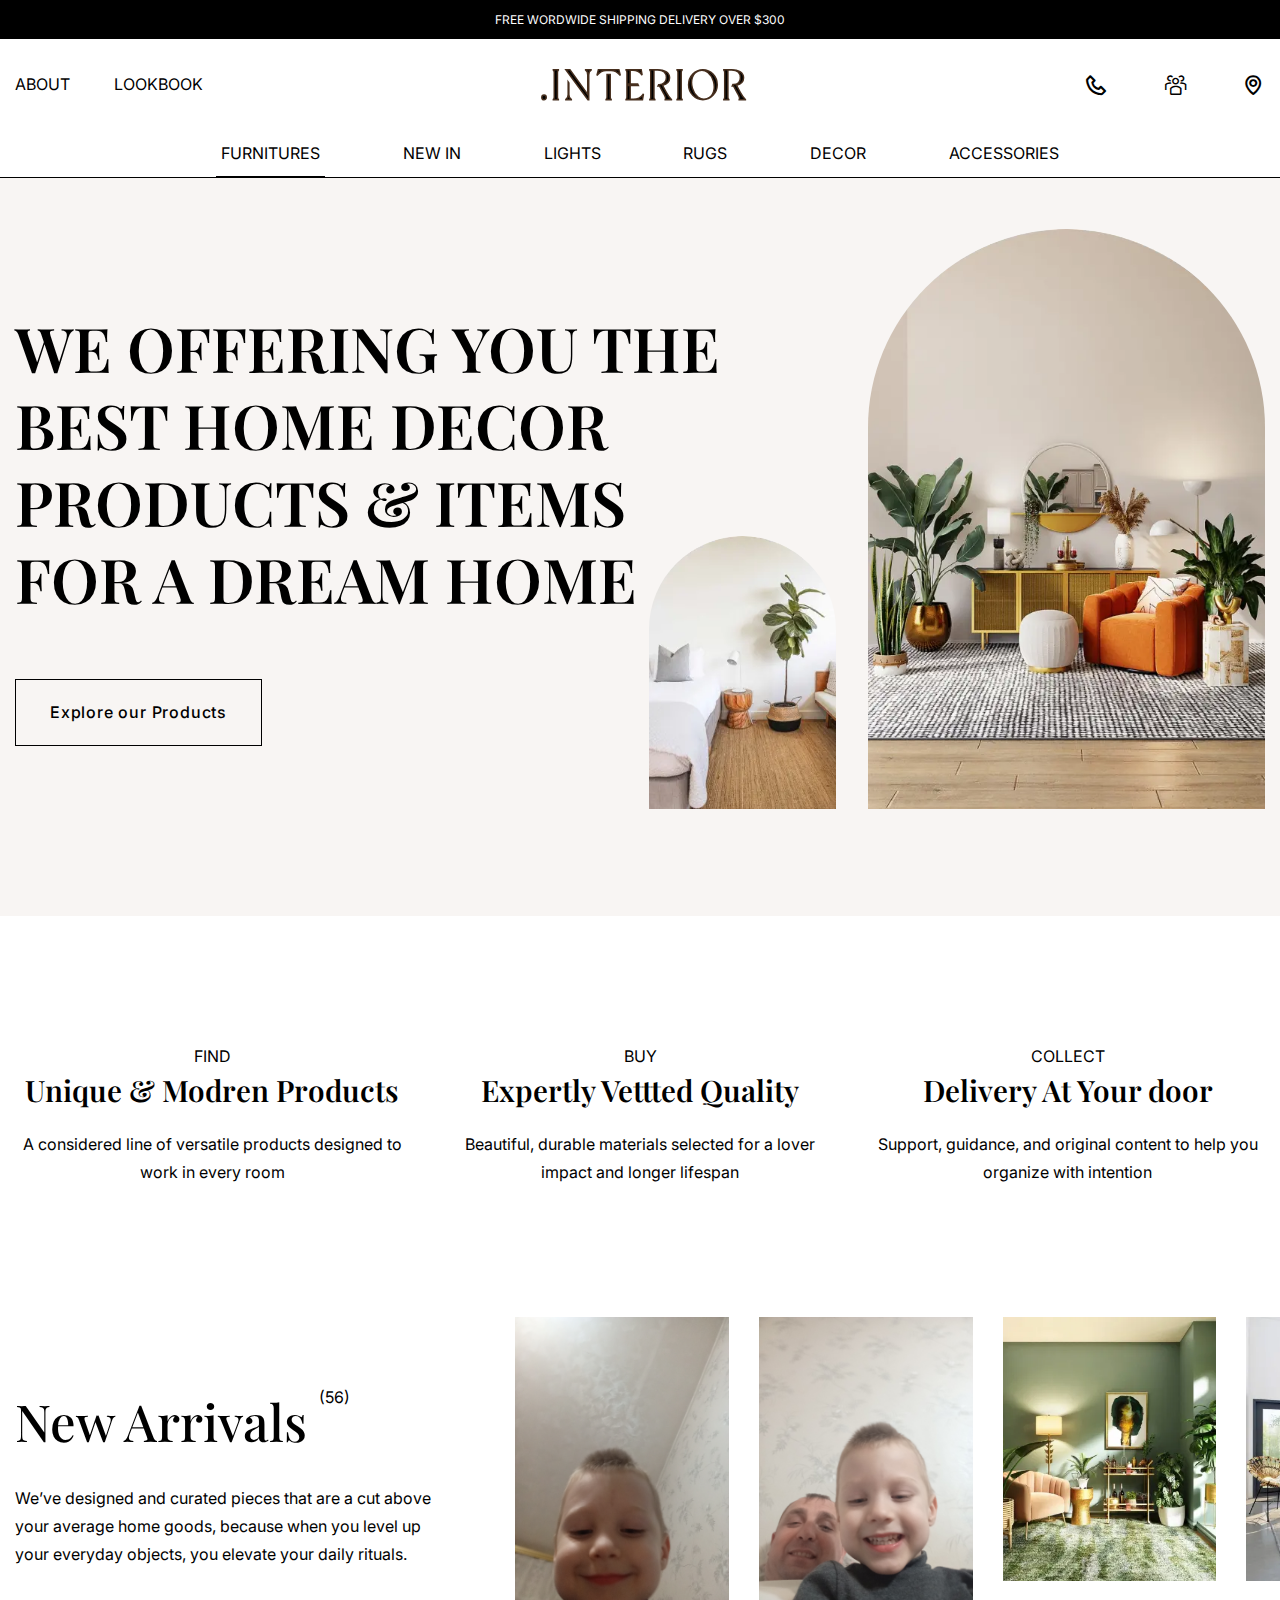
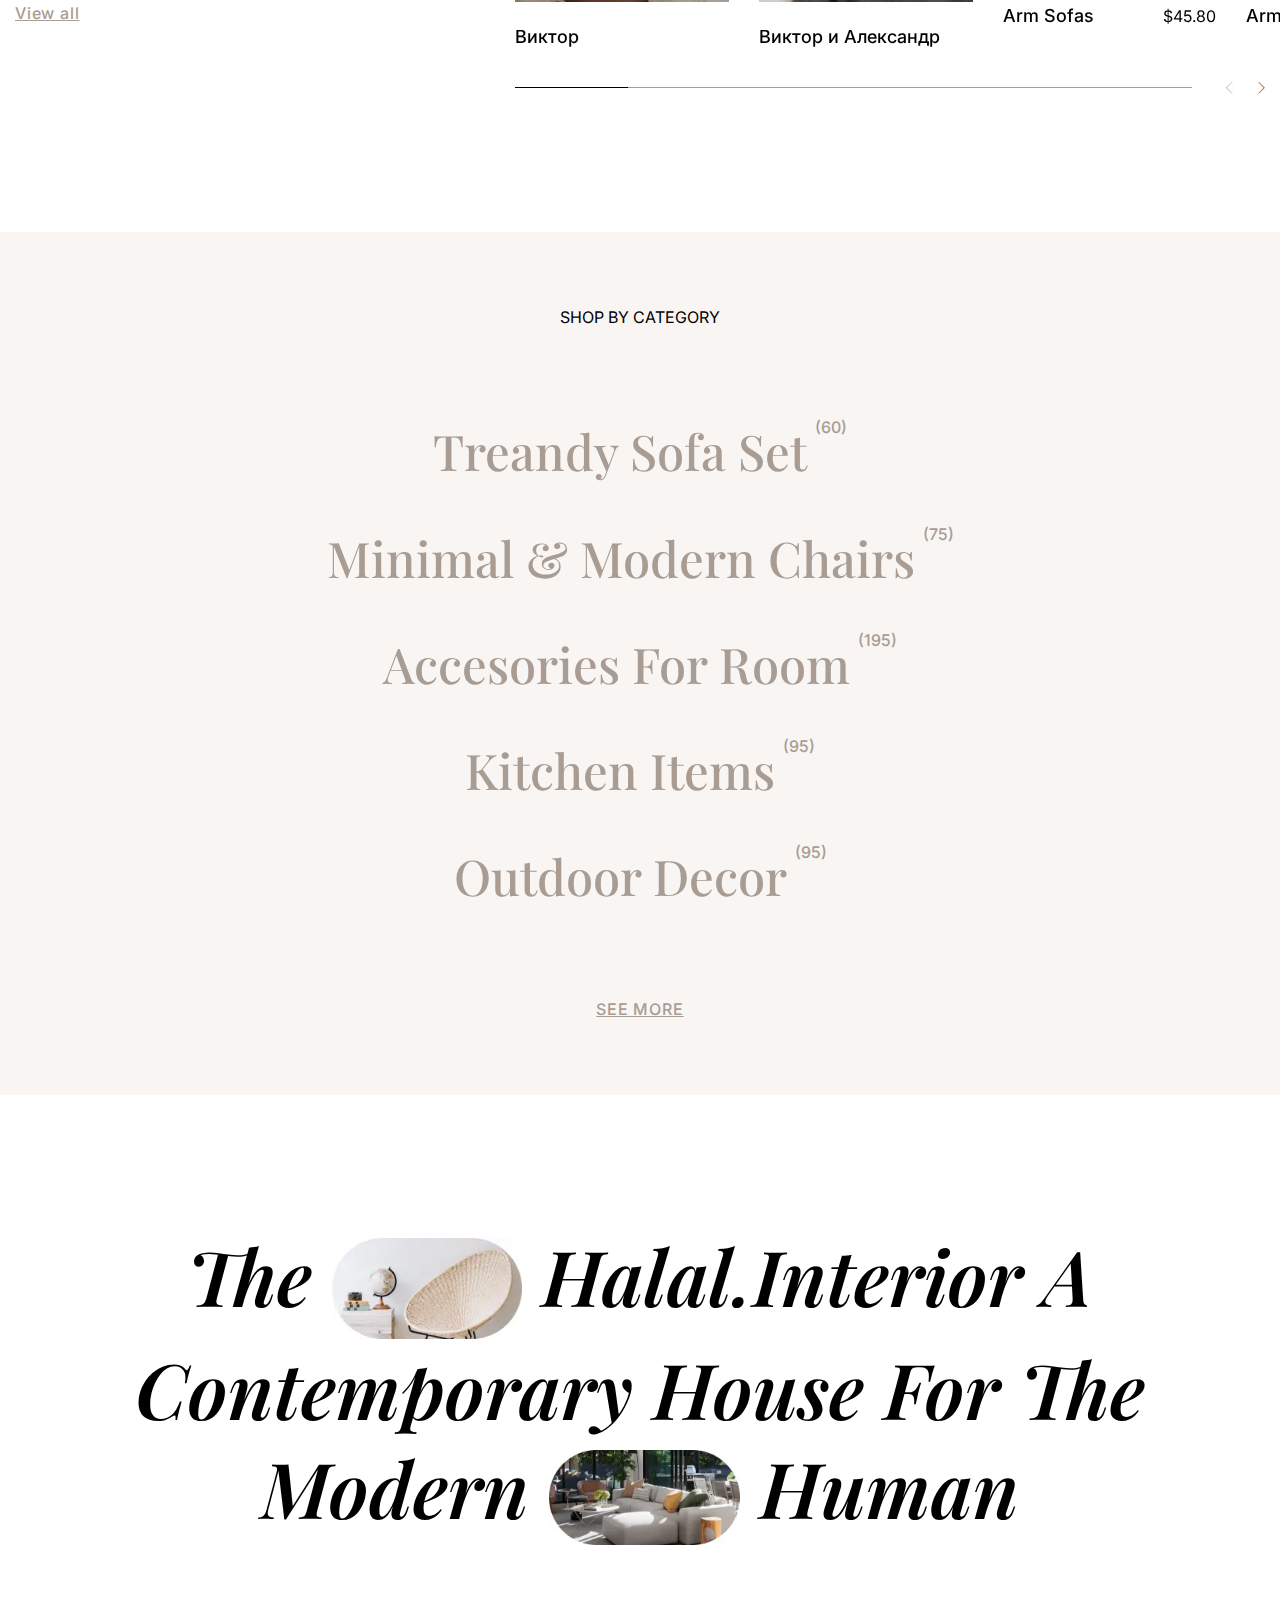
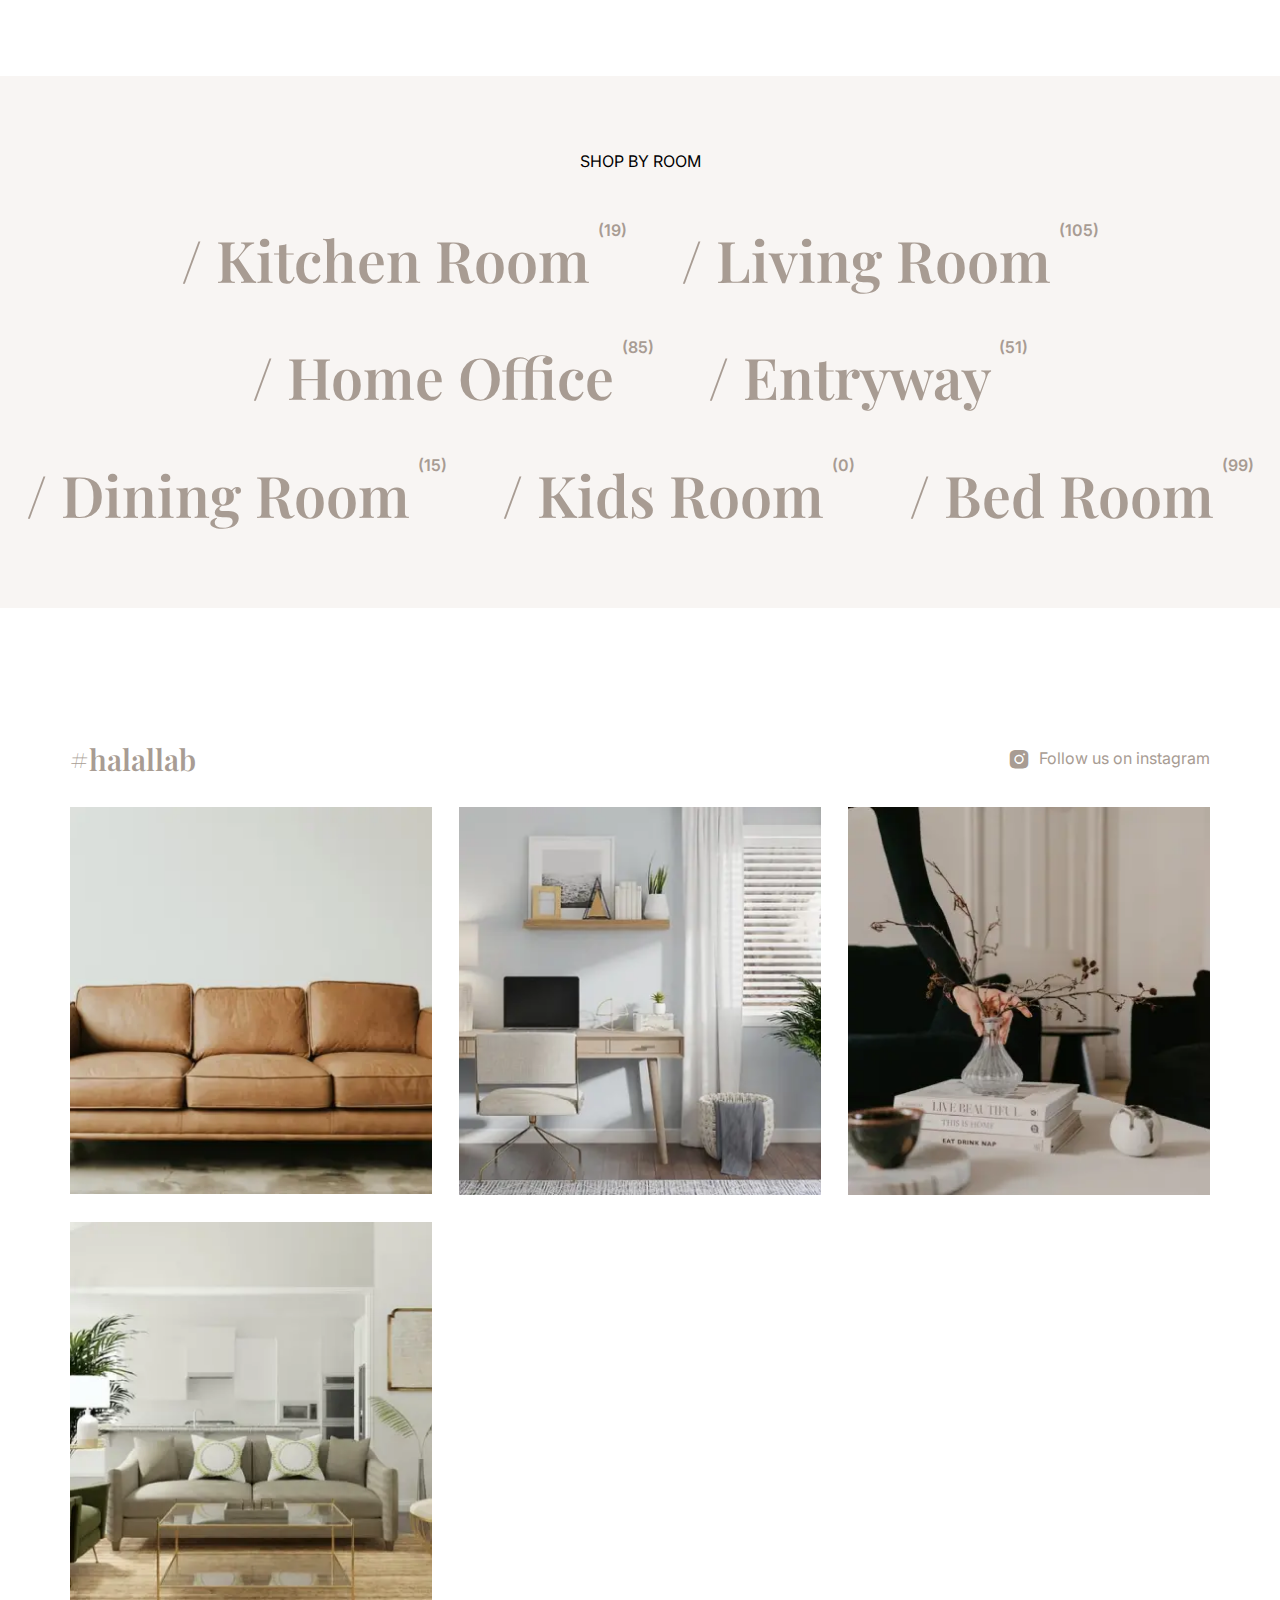
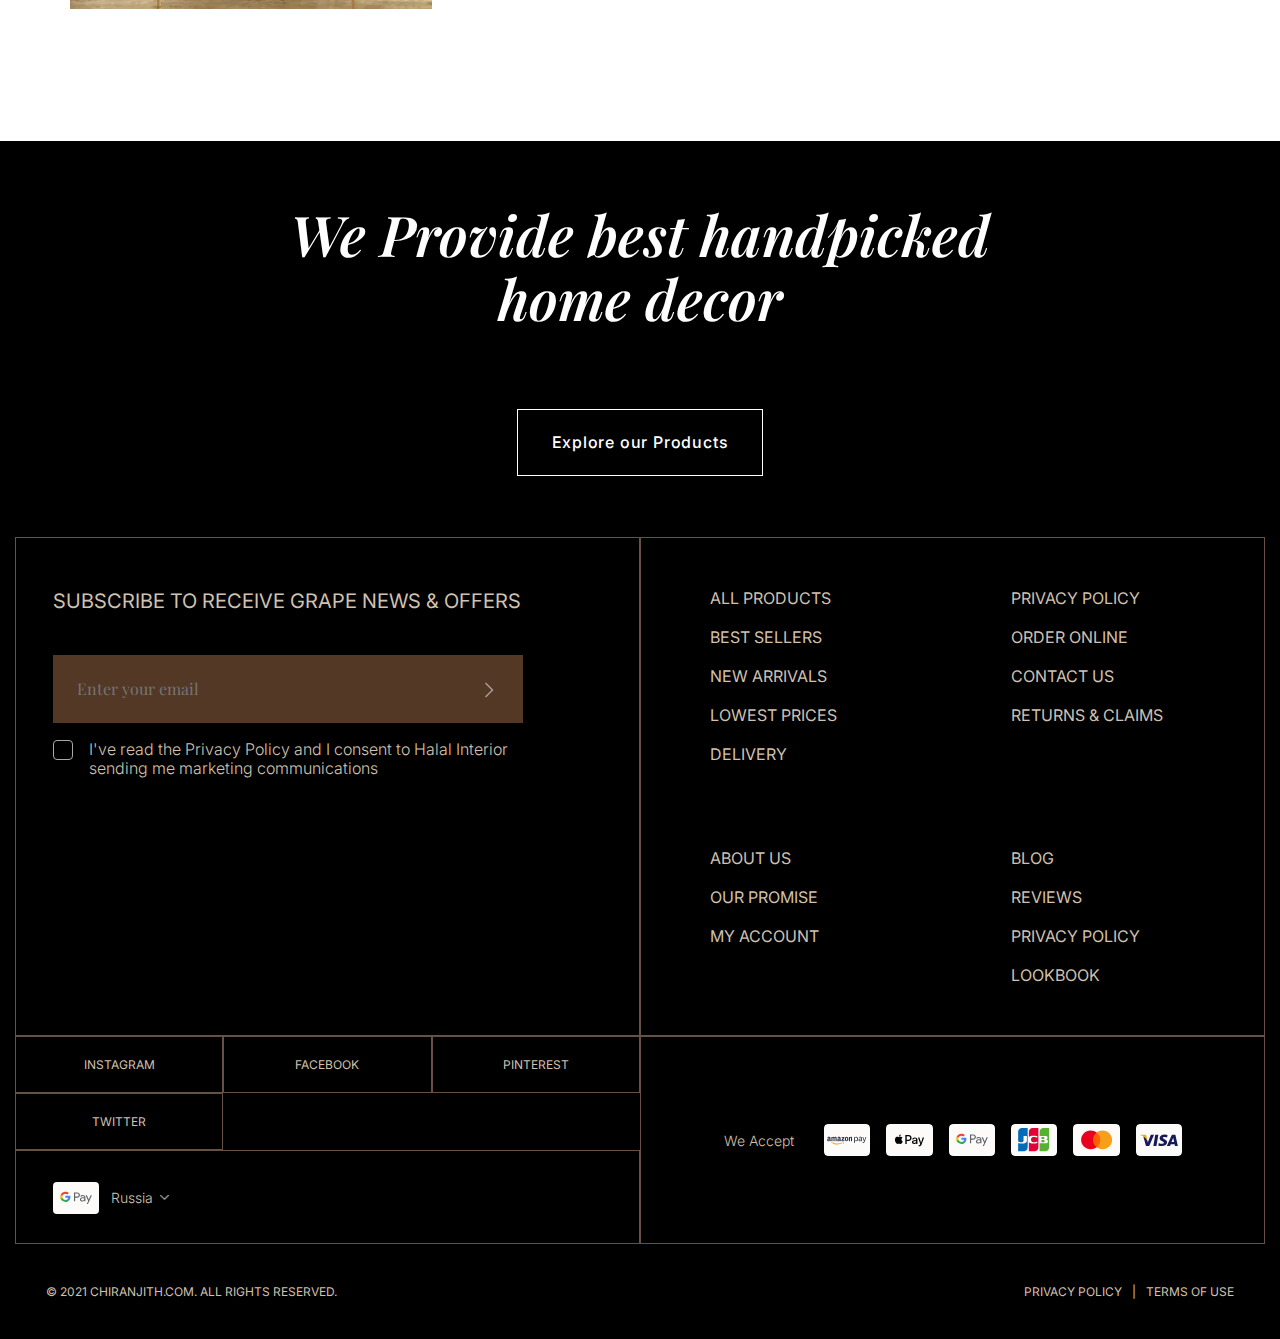
==== commit 85e664b3: "Victor3" ====
--- a/index.html
+++ b/index.html
@@ -155,9 +155,9 @@
 											</div>
 											<div class="arrivals-slider__label">
 												<a href="" class="arrivals-slider__product"
-													>Arm Sofas</a
-												>
-												<div class="arrivals-slider__price">$45.80</div>
+													>Виктор</a
+												>
+												<div class="arrivals-slider__price"></div>
 											</div>
 										</div>
 										<div class="arrivals-slider__slide swiper-slide">
@@ -178,9 +178,9 @@
 											</div>
 											<div class="arrivals-slider__label">
 												<a href="" class="arrivals-slider__product"
-													>Arm Sofas</a
-												>
-												<div class="arrivals-slider__price">$45.80</div>
+													>Виктор и Александр</a
+												>
+												<div class="arrivals-slider__price"></div>
 											</div>
 										</div>
 										<div class="arrivals-slider__slide swiper-slide">
